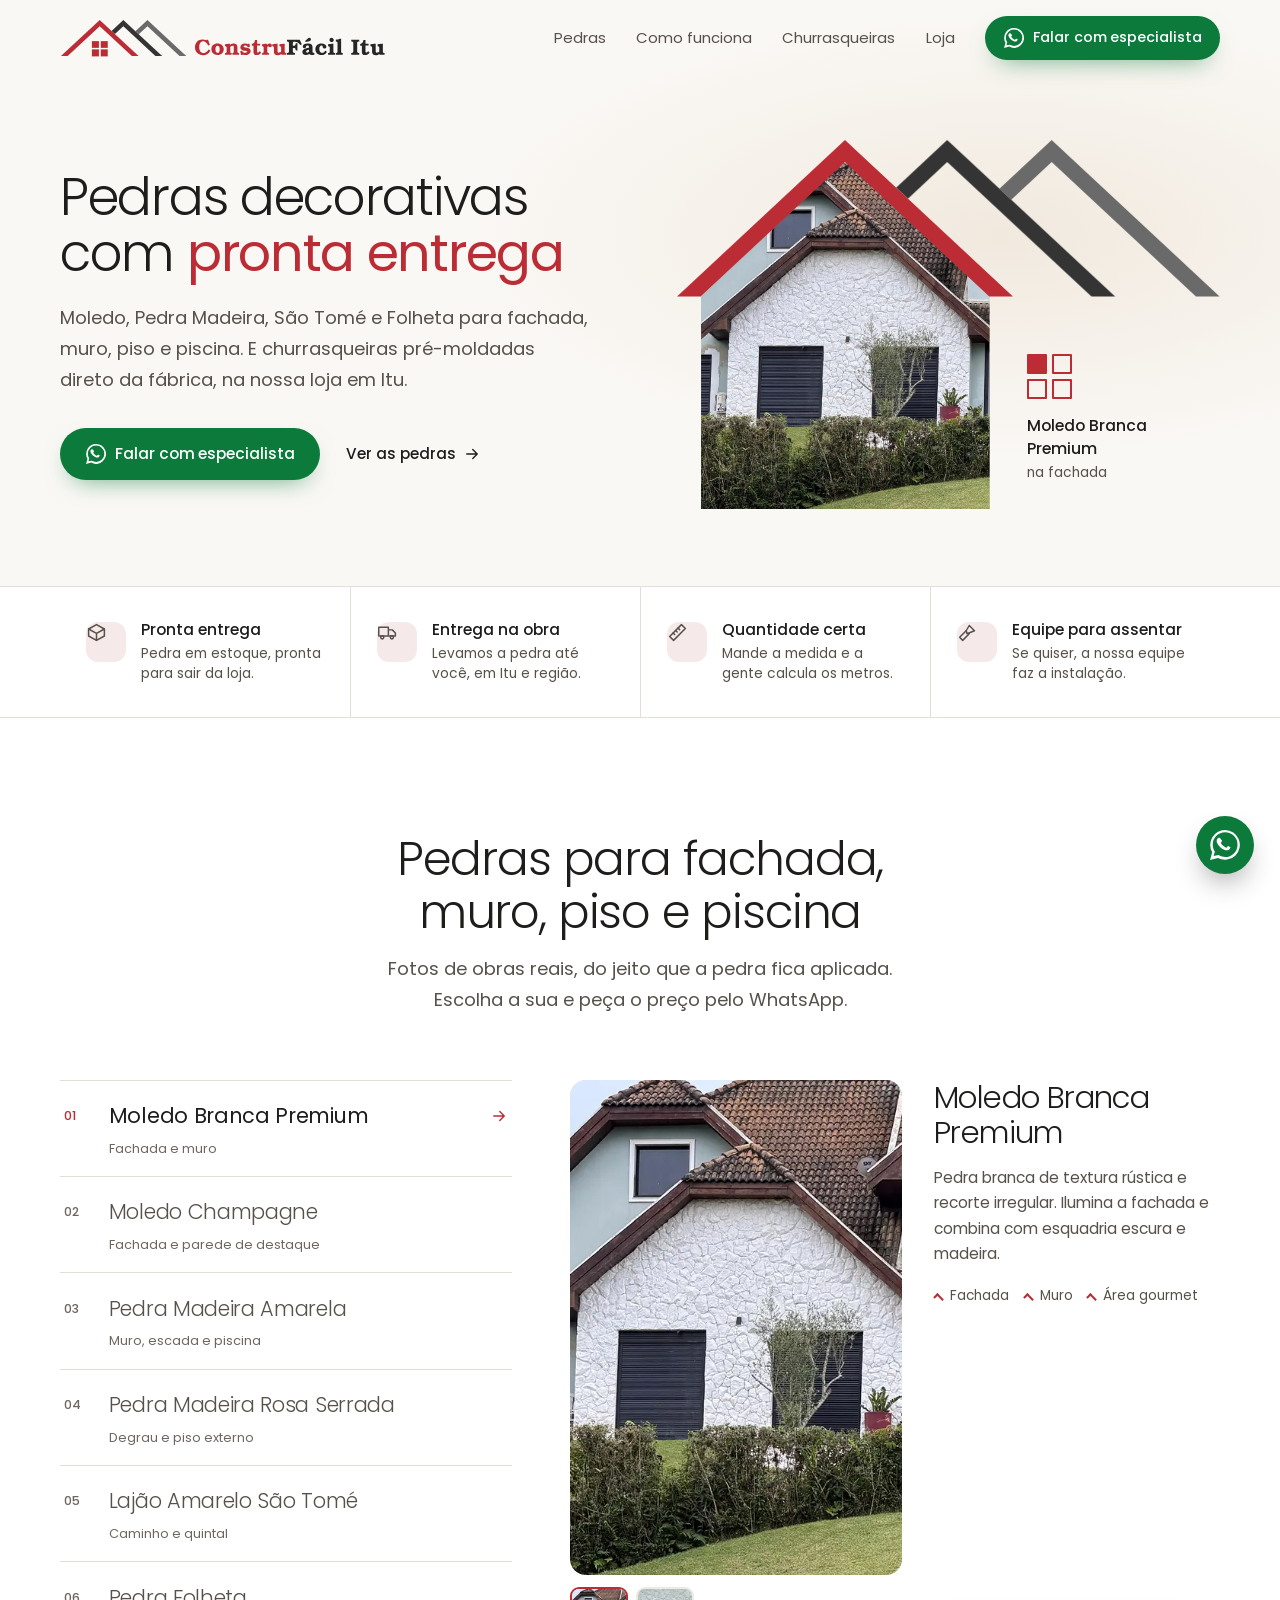
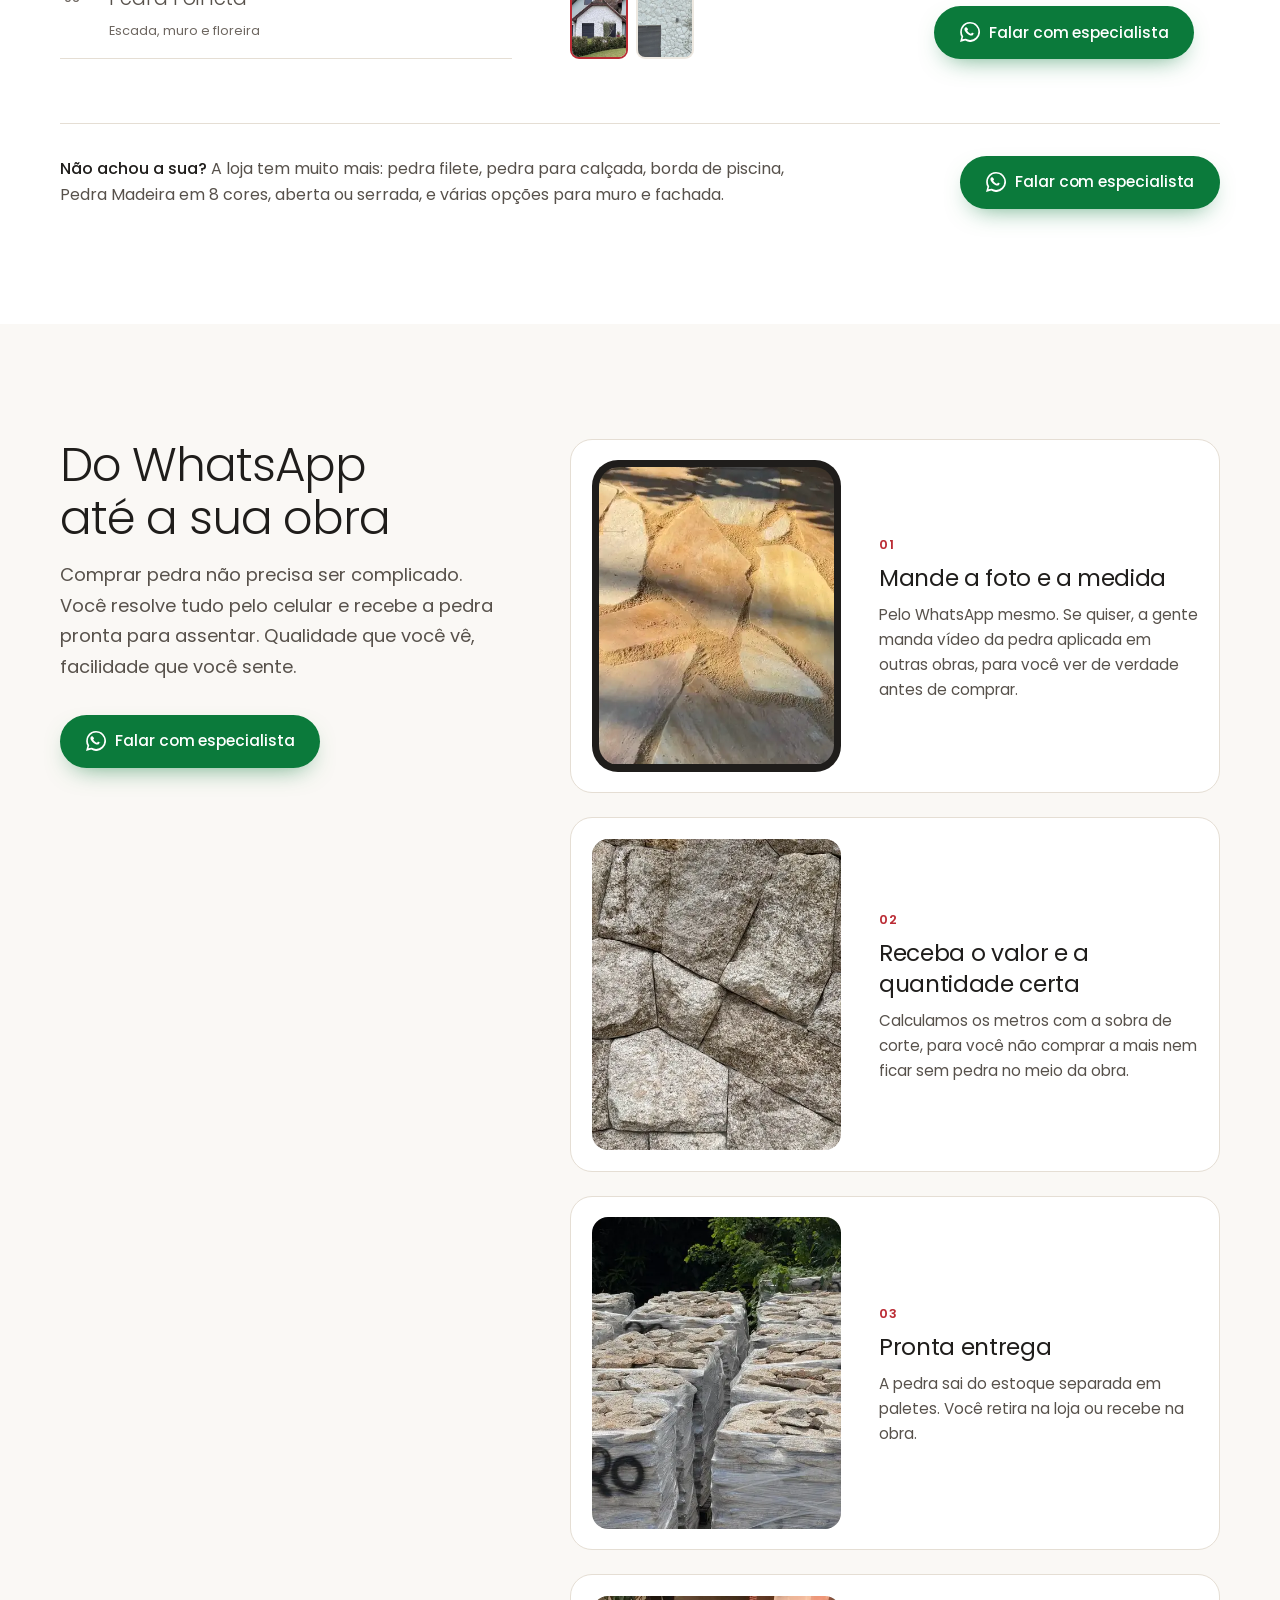
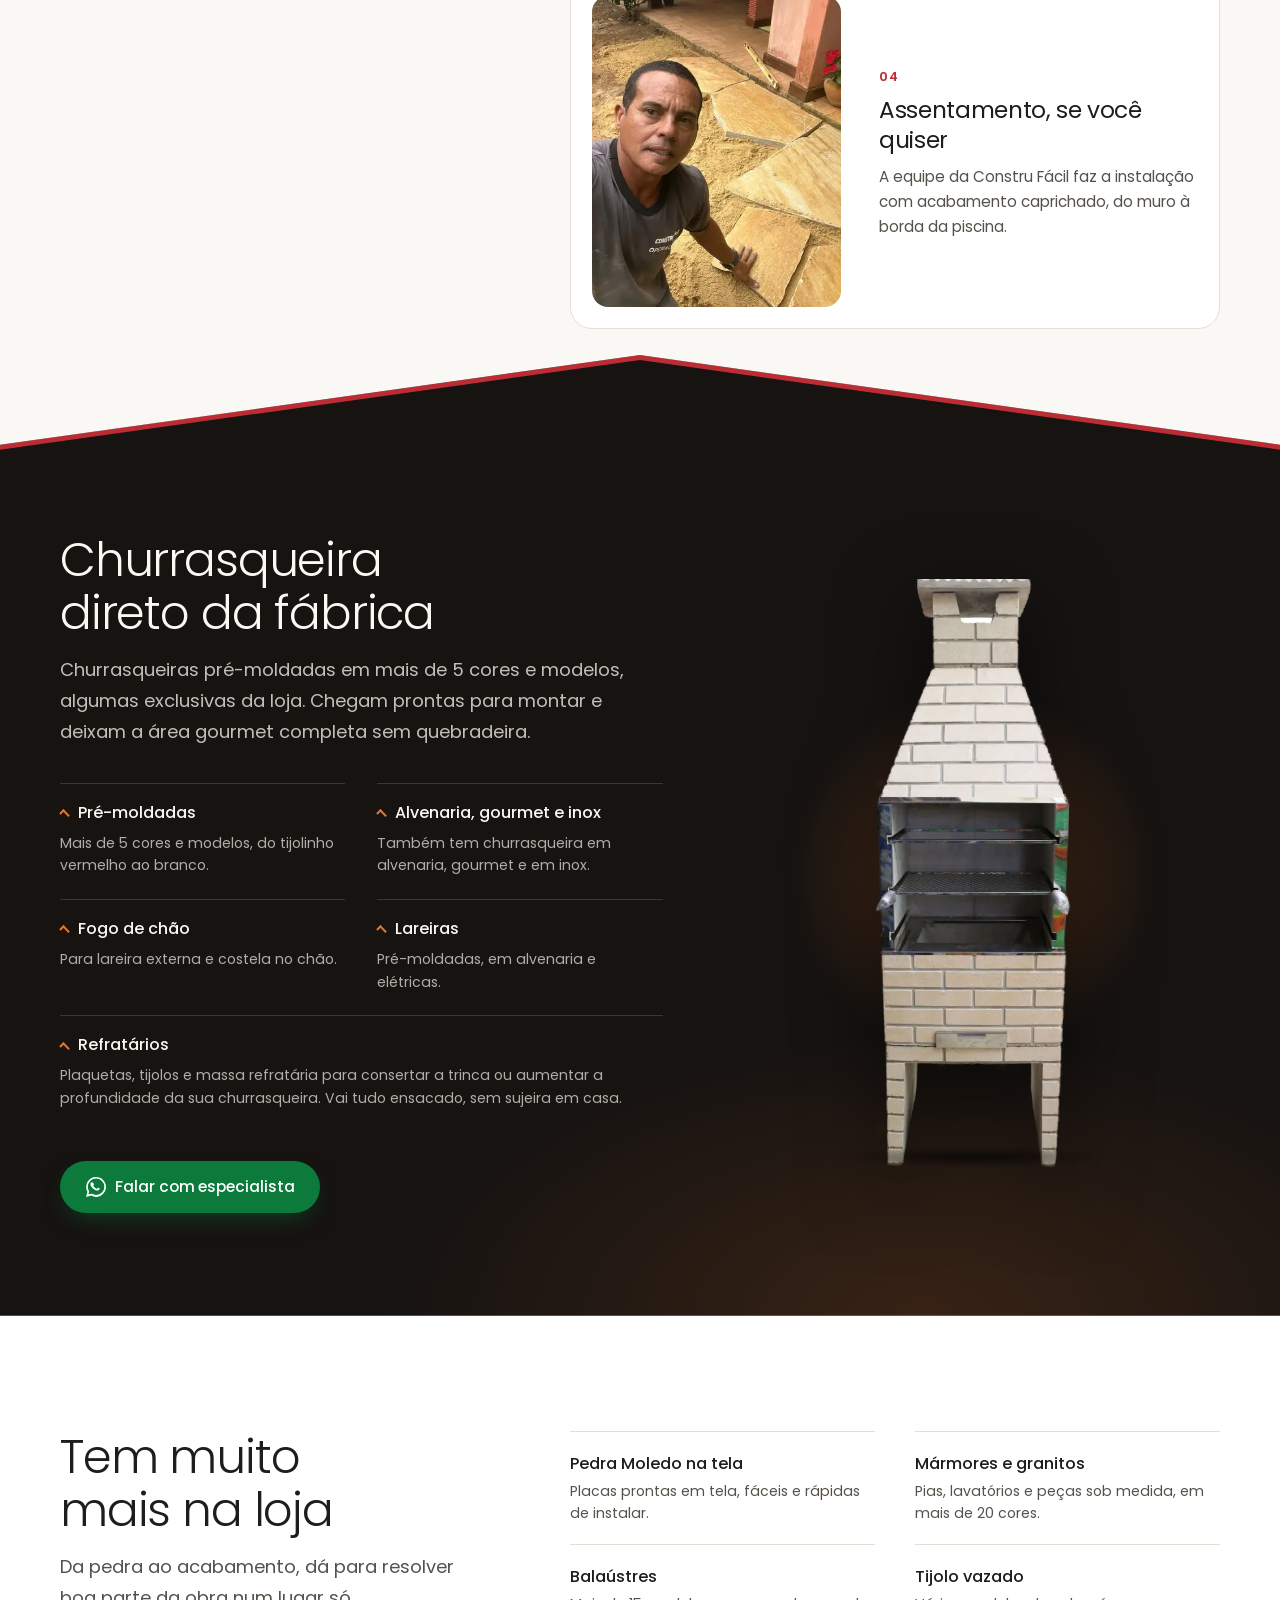
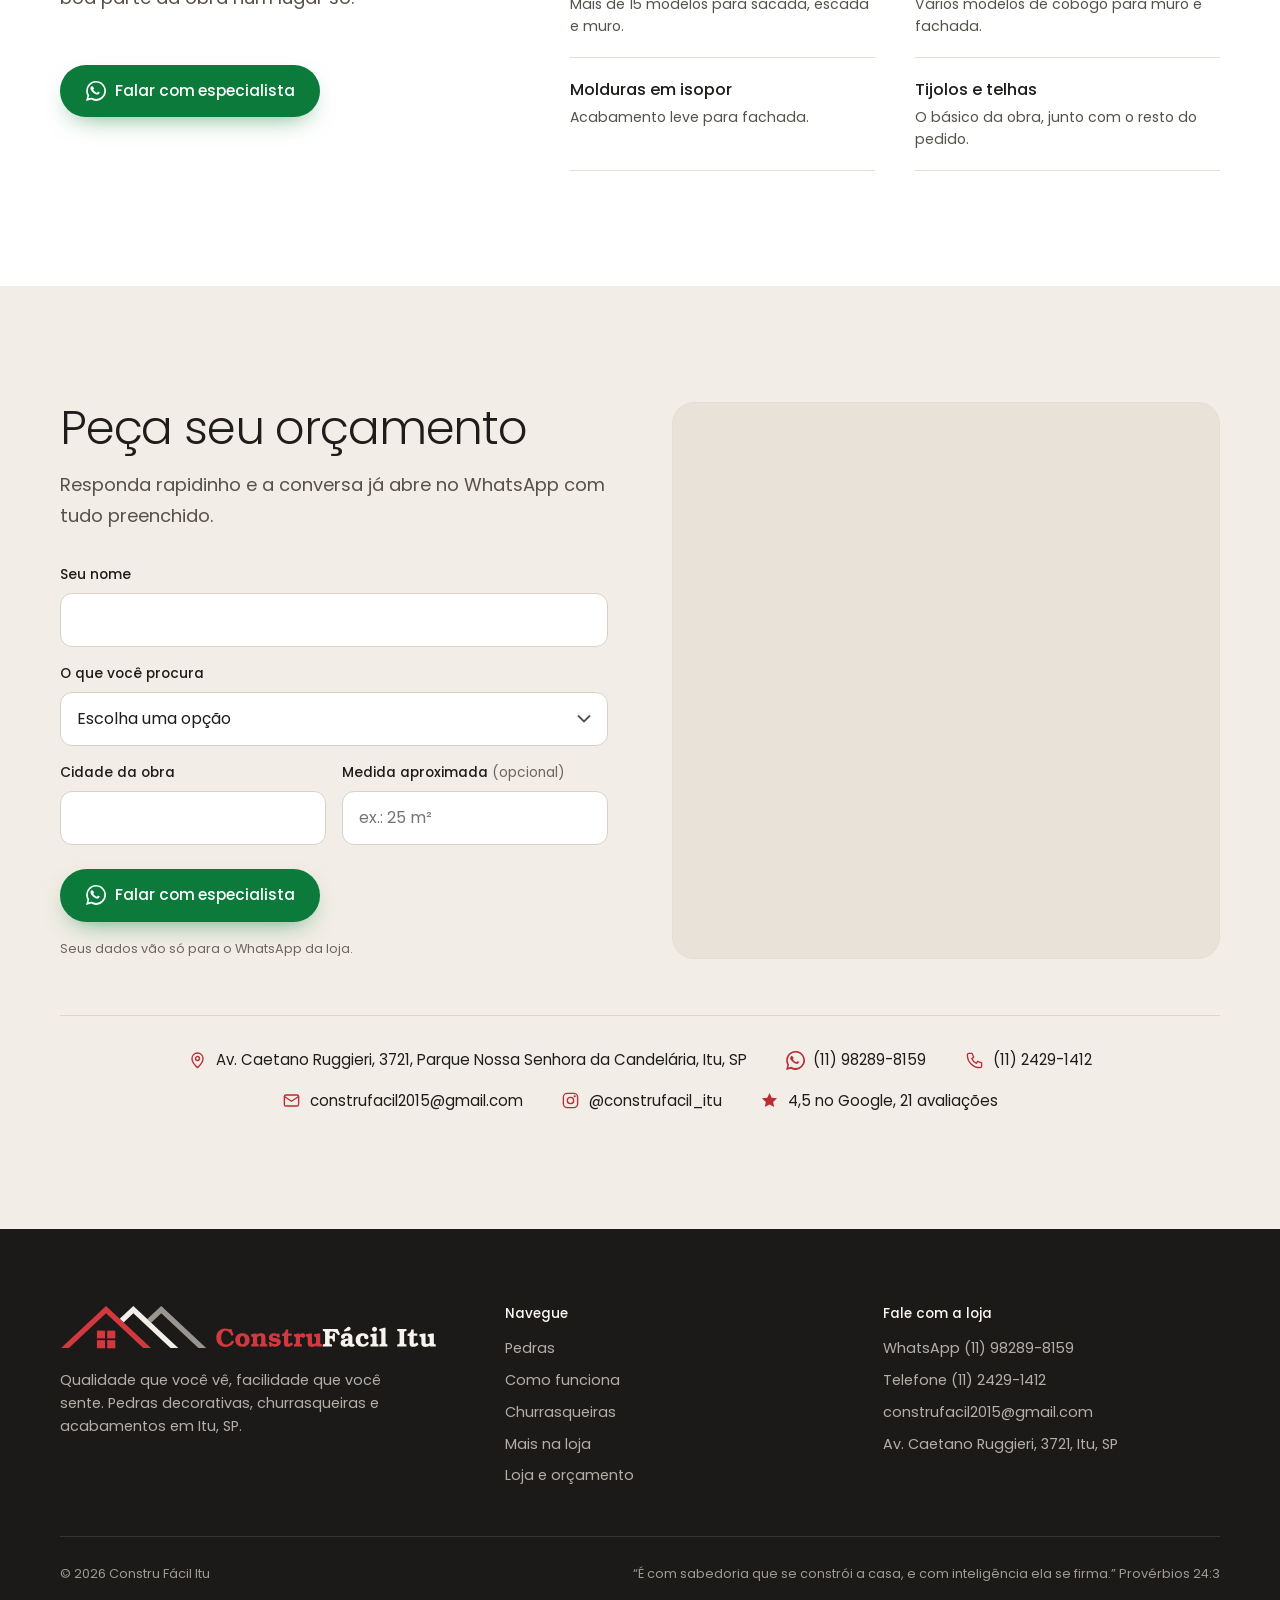
==== index.html @ cce2c8a0 "feat: Constru Fácil Itu landing page Static landing for a decorative stone and pre-cast barbecue sto" ====
<!doctype html>
<html lang="pt-BR">
<head>
<meta charset="utf-8">
<meta name="viewport" content="width=device-width,initial-scale=1,viewport-fit=cover">
<title>Pedras decorativas e churrasqueiras pré-moldadas em Itu | Constru Fácil</title>
<meta name="description" content="Loja de pedras decorativas em Itu: Moledo, Pedra Madeira, São Tomé, Folheta e mais, com pronta entrega. Churrasqueiras pré-moldadas direto da fábrica. Orçamento pelo WhatsApp.">
<meta name="theme-color" content="#FAF8F5">
<link rel="canonical" href="https://www.lojaconstrufacilitu.com.br/">
<meta property="og:type" content="website">
<meta property="og:locale" content="pt_BR">
<meta property="og:site_name" content="Constru Fácil Itu">
<meta property="og:title" content="Pedras decorativas e churrasqueiras em Itu | Constru Fácil">
<meta property="og:description" content="Moledo, Pedra Madeira, São Tomé e Folheta com pronta entrega. Churrasqueiras pré-moldadas direto da fábrica. Orçamento pelo WhatsApp.">
<meta property="og:url" content="https://www.lojaconstrufacilitu.com.br/">
<meta property="og:image" content="https://www.lojaconstrufacilitu.com.br/assets/img/og.jpg">
<meta property="og:image:width" content="1200">
<meta property="og:image:height" content="630">
<meta name="twitter:card" content="summary_large_image">
<link rel="icon" href="favicon.svg" type="image/svg+xml">
<link rel="apple-touch-icon" href="apple-touch-icon.png">
<link rel="preload" href="assets/fonts/poppins-300.woff2" as="font" type="font/woff2" crossorigin>
<link rel="preload" href="assets/fonts/poppins-400.woff2" as="font" type="font/woff2" crossorigin>
<link rel="preload" as="image" href="assets/img/hero/h1-560.webp" media="(max-width:900px)" fetchpriority="high">
<link rel="preload" as="image" href="assets/img/hero/h1-880.webp" media="(min-width:901px)" fetchpriority="high">
<script>document.documentElement.classList.add('js')</script>
<style>@font-face{font-family:'Poppins';src:url('assets/fonts/poppins-300.woff2') format('woff2');font-weight:300;font-display:optional}@font-face{font-family:'Poppins';src:url('assets/fonts/poppins-400.woff2') format('woff2');font-weight:400;font-display:optional}@font-face{font-family:'Poppins';src:url('assets/fonts/poppins-500.woff2') format('woff2');font-weight:500;font-display:optional}@font-face{font-family:'Poppins';src:url('assets/fonts/poppins-600.woff2') format('woff2');font-weight:600;font-display:optional}@font-face{font-family:'PoppinsFB';src:local('Arial'),local('Helvetica Neue'),local('Liberation Sans');size-adjust:112.5%}:root{--base:#FAF8F5;--papel:#FFFFFF;--areia:#F2EDE6;--linha:#E5DED4;--tinta:#1F1D1B;--tinta-2:#57514B;--tinta-3:#6E6761;--verm:#BB2C35;--verm-esc:#9C2229;--grafite:#343434;--cinza:#6A6A6A;--noite:#161311;--noite-2:#201C19;--brasa:#E8742A;--brasa-clara:#F6B26B;--zap:#0B7A3B;--zap-esc:#086131;--fonte:'Poppins','PoppinsFB',Arial,sans-serif;--wrap:1240px;--gut:clamp(1.25rem,5vw,2.5rem);--raio:16px;--sombra:0 18px 50px -24px rgba(31,29,27,.35)}*,*::before,*::after{box-sizing:border-box}html{-webkit-text-size-adjust:100%;scroll-behavior:smooth;scroll-padding-top:84px}body{margin:0;background:var(--base);color:var(--tinta);font-family:var(--fonte);font-weight:400;font-size:1rem;line-height:1.65;-webkit-font-smoothing:antialiased;overflow-x:clip}img,video,svg{display:block;max-width:100%}img{height:auto}a{color:inherit}h1,h2,h3,p,ul,ol,dl,dd,figure{margin:0}ul,ol{padding:0;list-style:none}button,input,select,textarea{font:inherit;color:inherit}:focus-visible{outline:2px solid var(--verm);outline-offset:3px;border-radius:4px}.sr{position:absolute;width:1px;height:1px;overflow:hidden;clip:rect(0 0 0 0);white-space:nowrap}.wrap{width:100%;max-width:var(--wrap);margin-inline:auto;padding-inline:var(--gut)}.verm{color:var(--verm)}h1,h2{font-weight:300;letter-spacing:-.025em;text-wrap:balance}h1{font-size:clamp(2rem,calc(.6rem + 3.3vw),3.35rem);line-height:1.08}h2{font-size:clamp(1.85rem,calc(1.05rem + 2.35vw),3.05rem);line-height:1.12}h3{font-weight:500;font-size:1.15rem;line-height:1.3;letter-spacing:-.01em}.lead{font-size:clamp(1rem,.94rem + .3vw,1.13rem);color:var(--tinta-2);line-height:1.7}.cab{max-width:46rem}.cab p{margin-top:1rem}.btn{display:inline-flex;align-items:center;justify-content:center;gap:.6rem;min-height:52px;padding:.85rem 1.6rem;border-radius:999px;font-weight:500;font-size:.97rem;letter-spacing:-.005em;text-decoration:none;white-space:nowrap;border:0;cursor:pointer;transition:background .2s,transform .2s,box-shadow .2s}.btn svg{width:20px;height:20px;flex:none}.btn--zap{background:var(--zap);color:#fff;box-shadow:0 10px 26px -12px rgba(11,122,59,.7)}.btn--zap:hover{background:var(--zap-esc);transform:translateY(-1px)}.btn--zap:active{transform:none}.link-seta{display:inline-flex;align-items:center;gap:.45rem;font-weight:500;font-size:.95rem;text-decoration:none;color:var(--tinta);padding:.5rem .2rem}.link-seta svg{width:18px;height:18px;transition:transform .2s}.link-seta:hover svg{transform:translateX(3px)}.sec-cta{margin-top:clamp(2.25rem,4vw,3.25rem);display:flex;justify-content:center}.topo{position:fixed;inset:0 0 auto;z-index:50;transition:background .3s,box-shadow .3s}.topo[data-fixo]{background:rgba(250,248,245,.96);box-shadow:0 1px 0 var(--linha)}.topo__in{display:flex;align-items:center;gap:1.5rem;height:76px}.marca{display:block;flex:none;line-height:0}.marca svg{height:38px;width:auto}.nav{display:flex;gap:1.9rem;margin-left:auto}.nav a{font-size:.93rem;text-decoration:none;color:var(--tinta-2);white-space:nowrap;transition:color .2s}.nav a:hover{color:var(--tinta)}.topo .btn{min-height:44px;padding:.55rem 1.15rem;font-size:.9rem;margin-left:.4rem}.menu-bt{display:none;margin-left:auto;width:44px;height:44px;border:0;background:none;padding:0;cursor:pointer}.menu-bt span{display:block;width:26px;height:2px;margin:6px auto;background:var(--tinta);transition:transform .25s,opacity .25s}.menu-bt[aria-expanded="true"] span:nth-child(1){transform:translateY(8px) rotate(45deg)}.menu-bt[aria-expanded="true"] span:nth-child(2){opacity:0}.menu-bt[aria-expanded="true"] span:nth-child(3){transform:translateY(-8px) rotate(-45deg)}.gaveta{position:fixed;inset:var(--topo-h,76px) 0 auto;z-index:49;background:var(--base);border-bottom:1px solid var(--linha);padding:1.25rem var(--gut) 1.75rem;display:none;text-align:center}.gaveta[data-aberta]{display:block}.gaveta a:not(.btn){display:block;padding:.85rem 0;font-size:1.08rem;text-decoration:none;border-bottom:1px solid var(--linha)}.gaveta .btn{margin-top:1.25rem}.hero{position:relative;padding:calc(76px + clamp(2rem,5vw,4.5rem)) 0 clamp(3rem,6vw,5.5rem);overflow:clip}.hero::before{content:"";position:absolute;inset:0;z-index:-1;background:radial-gradient(60% 55% at 78% 40%,#F1E9DE 0%,rgba(250,248,245,0) 70%)}.hero__grid{display:grid;grid-template-columns:minmax(0,1.02fr) minmax(0,1fr);gap:clamp(2rem,5vw,4.5rem);align-items:center}.hero__txt{max-width:40rem}.hero h1 .verm{font-weight:400}.hero__sub{margin-top:1.4rem;max-width:33rem}.hero__acoes{margin-top:2rem;display:flex;flex-wrap:wrap;align-items:center;gap:.9rem 1.4rem}.casa-bloco{position:relative;width:100%;max-width:720px;margin-left:auto}.casa{position:relative;width:100%;aspect-ratio:161.54/110}.casa__foto{position:absolute;left:4.358%;top:5.545%;width:53.19%;height:94.455%;clip-path:polygon(50% 0,100% 38.98%,100% 100%,0 100%,0 38.98%);background:#E9E2D8;overflow:hidden}.casa__foto img{position:absolute;inset:0;width:100%;height:100%;object-fit:cover;opacity:0;transform:scale(1.06);transition:opacity 1.1s ease,transform 7s cubic-bezier(.2,.7,.2,1)}.casa__foto img.on{opacity:1;transform:scale(1)}.casa__tel{position:absolute;inset:0;width:100%;height:100%;overflow:visible}.casa__leg{position:absolute;left:64.5%;top:58%;width:34%;font-size:.86rem;line-height:1.45;color:var(--tinta-2)}.casa__leg strong{display:block;font-weight:500;color:var(--tinta);font-size:.98rem;margin-bottom:.15rem}.janela{display:grid;grid-template-columns:repeat(2,20px);gap:5px;margin-bottom:1rem}.janela button{width:20px;height:20px;padding:0;border:2px solid var(--verm);background:transparent;cursor:pointer;border-radius:1px;transition:background .3s}.janela button[aria-current="true"]{background:var(--verm)}.js .casa__tel path{opacity:0;transform:translateY(-6px);animation:telha .9s cubic-bezier(.2,.7,.2,1) forwards}.js .casa__tel .t-verm{animation-delay:.05s}.js .casa__tel .t-preto{animation-delay:.22s}.js .casa__tel .t-cinza{animation-delay:.38s}@keyframes telha{to{opacity:1;transform:none}}.vant{background:var(--papel);border-block:1px solid var(--linha)}.vant__lista{display:grid;grid-template-columns:repeat(4,1fr)}.vant__lista li{padding:2rem clamp(1rem,2vw,1.75rem);display:flex;gap:.95rem;align-items:flex-start}.vant__lista li+li{border-left:1px solid var(--linha)}.vant__ic{flex:none;width:40px;height:40px;border-radius:12px;background:#F6E9E9;color:var(--verm);display:grid;place-items:center}.vant__ic svg{width:21px;height:21px}.vant strong{display:block;font-weight:500;font-size:.98rem;line-height:1.35}.vant span{display:block;font-size:.86rem;color:var(--tinta-2);line-height:1.5;margin-top:.2rem}.sec{padding-block:clamp(4.5rem,9vw,8rem)}.sec--papel{background:var(--papel)}.sec--areia{background:var(--areia)}.pedras__cab{display:flex;justify-content:center;text-align:center}.pedras__cab .cab{margin-inline:auto}.pedras__cab .lead{max-width:none}.sel{margin-top:clamp(2.5rem,5vw,4rem);display:grid;grid-template-columns:minmax(0,.82fr) minmax(0,1.18fr);gap:clamp(2rem,4.5vw,4.5rem);align-items:start}.sel__lista{border-top:1px solid var(--linha)}.sel__tab{display:grid;grid-template-columns:2.4rem 1fr auto;align-items:center;gap:.4rem;width:100%;padding:1.15rem .25rem;border:0;border-bottom:1px solid var(--linha);background:none;text-align:left;cursor:pointer;color:var(--tinta-3);transition:color .25s}.sel__tab .n{font-size:.78rem;font-weight:500;letter-spacing:.04em;color:var(--tinta-3)}.sel__tab .nm{font-size:clamp(1.05rem,.9rem + .5vw,1.35rem);font-weight:300;letter-spacing:-.015em;color:var(--tinta-2);transition:color .25s}.sel__tab .us{grid-column:2;font-size:.8rem;color:var(--tinta-3);line-height:1.4}.sel__tab svg{grid-row:1;grid-column:3;width:18px;height:18px;color:var(--verm);opacity:0;transform:translateX(-6px);transition:opacity .25s,transform .25s}.sel__tab:hover .nm{color:var(--tinta)}.sel__tab[aria-selected="true"] .nm{color:var(--tinta);font-weight:400}.sel__tab[aria-selected="true"] .n{color:var(--verm)}.sel__tab[aria-selected="true"] svg{opacity:1;transform:none}.painel[hidden]{display:none}.painel{display:grid;grid-template-columns:minmax(0,1fr) minmax(0,.86fr);gap:clamp(1.25rem,2.5vw,2.25rem);align-items:end}.painel__fig{position:relative;border-radius:var(--raio);overflow:hidden;aspect-ratio:4/5;background:#E9E2D8}.painel__fig img{position:absolute;inset:0;width:100%;height:100%;object-fit:cover;transition:opacity .45s}.painel__fig img.trocando{opacity:0}.minis{display:flex;gap:.55rem;margin-top:.75rem}.minis button{width:58px;height:72px;padding:0;border:2px solid transparent;border-radius:9px;overflow:hidden;cursor:pointer;background:#E9E2D8;opacity:.75;transition:opacity .2s,border-color .2s}.minis button:hover{opacity:1}.minis button[aria-pressed="true"]{border-color:var(--verm);opacity:1}.minis img{width:100%;height:100%;object-fit:cover}.painel__txt h3{font-size:clamp(1.45rem,1.2rem + .9vw,1.95rem);font-weight:300;letter-spacing:-.02em;line-height:1.15}.painel__txt p{margin-top:.9rem;color:var(--tinta-2);font-size:.97rem}.usos{margin-top:1.15rem;display:flex;flex-wrap:wrap;gap:.35rem .9rem;font-size:.85rem;color:var(--tinta-2)}.usos li{display:inline-flex;align-items:center;gap:.45rem}.usos li::before{content:"";width:9px;height:6px;border-top:2px solid var(--verm);border-left:2px solid var(--verm);transform:rotate(45deg) translate(1px,1px);flex:none}.painel__txt .btn{margin-top:1.6rem}.pedras__mais{margin-top:clamp(2.75rem,5vw,4rem);padding-top:2rem;border-top:1px solid var(--linha);display:flex;flex-wrap:wrap;align-items:center;justify-content:space-between;gap:1.25rem 2rem}.pedras__mais p{max-width:46rem;color:var(--tinta-2)}.pedras__mais strong{font-weight:500;color:var(--tinta)}@media (min-width:1081px){.sel{align-items:stretch}.sel__paineis{display:flex;flex-direction:column}.painel{flex:1;align-items:stretch}.painel>div:first-child{display:flex;flex-direction:column}.painel__fig{aspect-ratio:auto;flex:1;min-height:380px}.painel__txt{display:flex;flex-direction:column;align-items:flex-start}.painel__txt .usos{margin-bottom:1.75rem}.painel__txt .btn{margin-top:auto}}.func{display:grid;grid-template-columns:minmax(0,.8fr) minmax(0,1.2fr);gap:clamp(2rem,6vw,6rem);align-items:start}.func__fixo{position:sticky;top:120px}.func__fixo .btn{margin-top:2rem}.passos{display:grid;gap:clamp(1rem,2vw,1.5rem)}.passo{display:grid;grid-template-columns:minmax(0,.78fr) minmax(0,1fr);gap:clamp(1.25rem,3vw,2.5rem);align-items:center;background:var(--papel);border:1px solid var(--linha);border-radius:calc(var(--raio) + 6px);padding:clamp(1rem,1.6vw,1.35rem)}.passo__m{border-radius:var(--raio);overflow:hidden;aspect-ratio:4/5;background:#E9E2D8;position:relative}.passo__m img,.passo__m video{width:100%;height:100%;object-fit:cover}.passo__m--fone{background:#1F1D1B;border-radius:26px;padding:7px}.passo__m--fone video,.passo__m--fone img{border-radius:20px}.passo__n{display:inline-block;font-size:.8rem;font-weight:600;color:var(--verm);letter-spacing:.04em}.passo h3{margin-top:.35rem;font-size:clamp(1.2rem,1.05rem + .5vw,1.45rem);font-weight:400;letter-spacing:-.015em}.passo p{margin-top:.55rem;color:var(--tinta-2);font-size:.95rem}.churras{--pico:clamp(44px,7vw,112px);position:relative;background:var(--noite);color:#F3EEE7;clip-path:polygon(0 var(--pico),50% 0,100% var(--pico),100% 100%,0 100%);margin-top:calc(var(--pico) * -1 + 1px);padding-top:calc(var(--pico) + clamp(3.5rem,7vw,6rem));padding-bottom:clamp(4.5rem,8vw,7rem);overflow:hidden}.churras::before{content:"";position:absolute;inset:0 0 auto;height:calc(var(--pico) + 6px);z-index:2;background:var(--verm);pointer-events:none;clip-path:polygon(0 var(--pico),50% 0,100% var(--pico),100% calc(var(--pico) + 5px),50% 5px,0 calc(var(--pico) + 5px))}.churras::after{content:"";position:absolute;inset:auto 0 0;height:60%;pointer-events:none;background:radial-gradient(60% 70% at 72% 100%,rgba(232,116,42,.16),transparent 70%)}.churras__grid{position:relative;z-index:1;display:grid;grid-template-columns:minmax(0,1.1fr) minmax(0,.9fr);gap:clamp(2rem,5vw,5rem);align-items:center}.churras h2{color:#FBF7F2}.churras .lead{color:rgba(243,238,231,.78)}.prods{margin-top:2.2rem;display:grid;grid-template-columns:1fr 1fr;gap:1.4rem 2rem}.prods div{border-top:1px solid rgba(243,238,231,.16);padding-top:1rem}.prods dt{font-weight:500;font-size:1rem;color:#FBF7F2;display:flex;align-items:center;gap:.55rem}.prods dt::before{content:"";width:9px;height:6px;border-top:2px solid var(--brasa);border-left:2px solid var(--brasa);transform:rotate(45deg) translate(1px,1px);flex:none}.prods dd{margin-top:.35rem;font-size:.88rem;line-height:1.6;color:rgba(243,238,231,.7)}.prods .larga{grid-column:1/-1}.churras .sec-cta{justify-content:flex-start}.forno{position:relative;display:grid;place-items:center;min-height:clamp(420px,52vw,640px)}.forno::before{content:"";position:absolute;width:78%;aspect-ratio:1;border-radius:50%;background:radial-gradient(circle,rgba(246,178,107,.34) 0%,rgba(232,116,42,.14) 38%,transparent 68%)}.forno canvas{position:absolute;inset:0;width:100%;height:100%}.forno img{position:relative;height:clamp(380px,46vw,600px);width:auto;filter:drop-shadow(0 30px 40px rgba(0,0,0,.55))}.forno__chao{position:absolute;bottom:4%;width:56%;height:22px;border-radius:50%;background:radial-gradient(closest-side,rgba(0,0,0,.6),transparent)}.loja-mais .sec-cta{justify-content:flex-start}.loja-mais{display:grid;grid-template-columns:minmax(0,.8fr) minmax(0,1.2fr);gap:clamp(2rem,6vw,6rem);align-items:start}.indice{display:grid;grid-template-columns:1fr 1fr;column-gap:2.5rem}.indice li{padding:1.2rem 0;border-bottom:1px solid var(--linha)}.indice li:nth-child(-n+2){border-top:1px solid var(--linha)}.indice strong{display:block;font-weight:500;font-size:1.02rem}.indice span{display:block;font-size:.88rem;color:var(--tinta-2);margin-top:.2rem;line-height:1.55}.orc{display:grid;grid-template-columns:minmax(0,1fr) minmax(0,1fr);gap:clamp(2rem,5vw,5rem);align-items:start}.form{margin-top:2rem;display:grid;gap:1rem}.campo{display:grid;gap:.4rem}.campo label{font-size:.86rem;font-weight:500}.campo label span{font-weight:400;color:var(--tinta-3)}.campo input,.campo select{width:100%;min-height:52px;padding:.8rem 1rem;border:1px solid #D9D1C6;border-radius:12px;background:var(--papel);font-size:1rem;transition:border-color .2s,box-shadow .2s;appearance:none}.campo select{background-image:url("data:image/svg+xml,%3Csvg xmlns='http://www.w3.org/2000/svg' width='14' height='9' fill='none'%3E%3Cpath d='M1 1.5l6 6 6-6' stroke='%2357514B' stroke-width='1.8'/%3E%3C/svg%3E");background-repeat:no-repeat;background-position:right 1rem center;padding-right:2.6rem}.campo input:focus,.campo select:focus{outline:none;border-color:var(--verm);box-shadow:0 0 0 3px rgba(187,44,53,.14)}.form__duo{display:grid;grid-template-columns:1fr 1fr;gap:1rem}.form .btn{margin-top:.5rem;justify-self:start}.form__nota{font-size:.8rem;color:var(--tinta-3)}.orc{align-items:stretch}.mapa-card{border:1px solid var(--linha);border-radius:calc(var(--raio) + 6px);overflow:hidden;background:#E9E2D8;min-height:420px;display:flex}.mapa{flex:1;min-height:420px}.infos{margin-top:clamp(2.5rem,5vw,3.5rem);padding-top:2rem;border-top:1px solid #DDD5CA;display:flex;flex-wrap:wrap;justify-content:center;gap:1rem 2.4rem;font-size:.94rem}.infos li{display:inline-flex;align-items:center;gap:.55rem}.infos svg{width:19px;height:19px;flex:none;color:var(--verm)}.infos a{text-decoration:none}.infos a:hover{text-decoration:underline}.mapa iframe{display:block;width:100%;height:100%;border:0;filter:grayscale(.5) contrast(1.05) saturate(.9)}.rodape{background:#1C1A18;color:rgba(243,238,231,.7);padding:clamp(3.5rem,6vw,5rem) 0 2rem;font-size:.9rem}.rodape__grid{display:grid;grid-template-columns:1.2fr 1fr 1fr;gap:2.5rem}.rodape__marca svg{height:44px;width:auto}.rodape__frase{margin-top:1.2rem;max-width:22rem;line-height:1.6}.rodape .rod-t{margin:0 0 .9rem;font-size:.85rem;font-weight:500;color:#FBF7F2;letter-spacing:0}.rodape li+li{margin-top:.5rem}.rodape a{text-decoration:none}.rodape a:hover{color:#FBF7F2}.rodape__prov{margin-top:3rem;padding-top:1.6rem;border-top:1px solid rgba(243,238,231,.12);display:flex;justify-content:space-between;gap:1rem;flex-wrap:wrap;font-size:.8rem;color:rgba(243,238,231,.6)}.rodape__prov em{font-style:normal}.zap-flut{position:fixed;right:clamp(14px,2.5vw,26px);bottom:clamp(14px,2.5vw,26px);z-index:40;width:58px;height:58px;border-radius:50%;background:var(--zap);color:#fff;display:grid;place-items:center;box-shadow:0 14px 30px -10px rgba(0,0,0,.45);transition:transform .2s,background .2s}.zap-flut:hover{background:var(--zap-esc);transform:scale(1.05)}.zap-flut svg{width:30px;height:30px}.js [data-sobe]{opacity:0;transform:translateY(22px);transition:opacity .8s cubic-bezier(.2,.7,.2,1),transform .8s cubic-bezier(.2,.7,.2,1)}.js [data-sobe].dentro{opacity:1;transform:none}@media (max-width:1100px){.nav{display:none}.menu-bt{display:block;margin-left:.5rem}.topo .btn{margin-left:auto}}@media (max-width:1080px){.nav{gap:1.3rem}.vant__lista{grid-template-columns:1fr 1fr}.vant__lista li:nth-child(3){border-left:0}.vant__lista li:nth-child(n+3){border-top:1px solid var(--linha)}.painel{grid-template-columns:1fr}.painel__fig{aspect-ratio:5/4}.prods{grid-template-columns:1fr}}@media (max-width:900px){.nav,.topo .btn{display:none}.menu-bt{display:block}.topo__in{height:68px}:root{--topo-h:68px}.marca svg{height:32px}html{scroll-padding-top:76px}h1{font-size:clamp(1.6rem,calc((min(100vw - 2.5rem,90vw)) * .0975),2.5rem)}h2{font-size:clamp(1.65rem,calc((min(100vw - 2.5rem,90vw)) * .088),2.3rem)}.hero{padding-top:calc(68px + 2rem);text-align:center}.hero__grid{grid-template-columns:1fr}.hero__txt{max-width:none;margin-inline:auto}.hero__sub{margin-inline:auto}.hero__acoes{justify-content:center}.casa-bloco{max-width:none;margin:.5rem 0 0}.casa{width:128%;margin-left:10.4%}.casa__leg{position:static;width:auto;text-align:center;margin-top:1.1rem}.janela{justify-content:center;margin:0 auto .8rem}.cab,.pedras__cab,.func__fixo,.loja-mais>div:first-child,.orc>div:first-child{text-align:center;margin-inline:auto}.pedras__cab{justify-content:center}.sel{grid-template-columns:1fr}.sel__lista{position:static;display:flex;gap:.5rem;overflow-x:auto;border:0;padding-bottom:.4rem;margin-inline:calc(var(--gut) * -1);padding-inline:var(--gut);scrollbar-width:none;justify-content:flex-start}.sel__lista::-webkit-scrollbar{display:none}.sel__tab{display:block;width:auto;flex:none;border:1px solid var(--linha);border-radius:999px;padding:.6rem 1.05rem;background:var(--papel)}.sel__tab .n,.sel__tab .us,.sel__tab svg{display:none}.sel__tab .nm{font-size:.93rem;font-weight:400;white-space:nowrap}.sel__tab[aria-selected="true"]{background:var(--tinta);border-color:var(--tinta)}.sel__tab[aria-selected="true"] .nm{color:#fff}.painel{text-align:center}.minis{justify-content:center}.usos{justify-content:center}.pedras__mais{flex-direction:column;text-align:center}.func{grid-template-columns:1fr}.func__fixo{position:static}.passo{grid-template-columns:1fr;text-align:center;position:sticky;top:calc(84px + var(--i,0) * 14px)}.passo__m{max-width:360px;width:100%;margin-inline:auto;aspect-ratio:4/3}.passo__m--fone{aspect-ratio:448/804;max-width:230px}.churras{text-align:center}.churras__grid{grid-template-columns:1fr}.forno{order:-1;min-height:420px}.prods{text-align:center}.prods dt{justify-content:center}.churras .sec-cta{justify-content:center}.loja-mais{grid-template-columns:1fr}.loja-mais .sec-cta{justify-content:center}.mapa-card,.mapa{min-height:300px}.infos{flex-direction:column;align-items:center;text-align:center;gap:.85rem}.q-d{display:none}.orc{grid-template-columns:1fr}.form .btn{justify-self:center}.rodape__grid{grid-template-columns:1fr;text-align:center}.rodape__marca svg{margin-inline:auto}.rodape__frase{margin-inline:auto}.rodape__prov{justify-content:center;text-align:center}}@media (max-width:620px){.vant__lista{grid-template-columns:1fr 1fr;padding-inline:0}.vant__lista li{flex-direction:column;align-items:center;text-align:center;gap:.6rem;padding:1.4rem .9rem}.vant__lista li:nth-child(odd){border-left:0}.vant__lista li:nth-child(even){border-left:1px solid var(--linha)}.indice{grid-template-columns:1fr}.indice li:nth-child(2){border-top:0}.indice{text-align:center}.form__duo{grid-template-columns:1fr}.btn{padding-inline:1.3rem;font-size:.94rem}.painel__fig{aspect-ratio:4/5}}@media (max-width:359px){.btn{white-space:normal;text-align:center;line-height:1.3}}@media (prefers-reduced-motion:reduce){html{scroll-behavior:auto}*,*::before,*::after{animation-duration:.01ms !important;animation-iteration-count:1 !important;transition-duration:.01ms !important}.js [data-sobe]{opacity:1;transform:none}}</style>
<script type="application/ld+json">
{"@context":"https://schema.org","@type":"HomeAndConstructionBusiness","name":"Constru Fácil Itu",
"description":"Loja de pedras decorativas, churrasqueiras pré-moldadas, lareiras, balaústres e mármores em Itu, SP.",
"url":"https://www.lojaconstrufacilitu.com.br/","image":"https://www.lojaconstrufacilitu.com.br/assets/img/og.jpg",
"logo":"https://www.lojaconstrufacilitu.com.br/apple-touch-icon.png",
"telephone":"+55-11-2429-1412","email":"construfacil2015@gmail.com",
"address":{"@type":"PostalAddress","streetAddress":"Av. Caetano Ruggieri, 3721","addressLocality":"Itu","addressRegion":"SP","postalCode":"13310-160","addressCountry":"BR"},
"geo":{"@type":"GeoCoordinates","latitude":-23.2787759,"longitude":-47.3067809},
"areaServed":"Itu e região","sameAs":["https://www.instagram.com/construfacil_itu/"]}
</script>
</head>
<body>
<svg width="0" height="0" style="position:absolute" aria-hidden="true">
<symbol id="logo" viewBox="321.5 14.5 1066.7 124.5"><path fill="var(--l-cinza,#6A6A6A)" d="M713.1 136L735.1 136L608 17.5L568.5 54.3L579.5 64.6L608 38Z"/><path fill="var(--l-preto,#343434)" d="M529 38L634.1 136L656.1 136L529 17.5L490.4 53.5L501.4 63.8Z"/><path fill="var(--l-verm,#BB2C35)" d="M324.6 136L451.7 17.5L578.9 136L556.9 136L451.7 38L346.6 136Z"/><path fill="var(--l-verm,#BB2C35)" d="M814.1 117.5 807.9 114.7C806.8 116.7 801.4 126.2 791.8 126.2C786.1 126.2 777.7 122.1 777.7 107C777.7 94.9 782.7 87.3 790.6 87.3C794.2 87.3 797.6 89 801 92.5C802.7 94.4 803.8 95.9 807 101.6L812.7 99.5L806.5 82.2H801.5L800.9 83.9C797.4 82.2 793 81.3 788.7 81.3C769.9 81.3 763.7 96.3 763.7 107.1C763.7 122.1 774.7 133 789.9 133C801 133 810.6 126.8 814.1 117.5ZM858 113.9C858 102.1 849.9 94.7 837.4 94.7C825.5 94.7 817.5 102.1 817.5 113.1C817.5 125.1 825.3 132.7 837.7 132.7C850 132.7 858 125.3 858 113.9ZM844.7 114.2C844.7 121.6 842.3 125.6 837.8 125.6C833.2 125.6 830.8 121.6 830.8 114C830.8 106.1 833.1 102.1 837.8 102.1C842.4 102.1 844.7 106.1 844.7 114.2ZM908.2 132V126.1L906 125.6C903.2 124.9 902.8 124.2 902.8 120V106.3C902.8 97 896.7 94.7 891.4 94.7C886.8 94.7 882.8 95.8 878.1 98.5V95.3H873.6L862.2 97.4V103.4L863.5 103.5C866.7 103.9 867.5 105 867.5 109.5V120C867.5 124.2 867 124.9 864.3 125.6L862.2 126.1V132H883.9V126.1L882.5 125.7C879.8 124.9 879.3 124.2 879.3 120V105.8C882.3 103.8 885.5 102.5 887.7 102.5C889.9 102.5 890.9 104.2 890.9 107.2V120C890.9 124.2 890.5 124.9 887.7 125.7L886.4 126.1V132ZM946.2 119.5C946.2 110.7 938.4 109.3 934.2 108.5L928.7 107.5C924.6 106.8 923 105.8 923 104.2C923 102.6 925.2 101.4 928.1 101.4C931.8 101.4 934.8 103.2 937.6 107L943.6 106.1L942.2 95.3H937.6L936.7 97.1C932.9 95.2 930.7 94.7 927.3 94.7C918.7 94.7 912.4 100 912.4 107.4C912.4 113.4 916.5 117.2 924.1 118.2L928.8 118.8C933.3 119.4 935.2 120.4 935.2 122.1C935.2 123.8 932.5 125.2 928.9 125.2C926 125.2 922.8 124.1 920.8 122.3C919.9 121.5 919.3 120.8 917.5 118.8L911.8 119.9L914.8 132.3H919.6L920.5 130.5C924.2 132.1 926.6 132.7 930 132.7C939.1 132.7 946.2 126.9 946.2 119.5ZM980.8 125.3 976.4 120.2C973.2 123.3 971.7 124.2 969.9 124.2C967.9 124.2 967.2 123 967.2 119.2V101.5H977.3V95.3H967.2V83.7H960.4C959.6 91.2 956.2 95.2 949.9 96.1V101.9H955.4V120.4C955.4 125.5 955.4 132.7 965.3 132.7C971.9 132.7 976.5 130.5 980.8 125.3ZM1015.6 101.4C1015.6 97.6 1012.8 94.7 1009.1 94.7C1006.1 94.7 1004.2 95.5 999.4 98.9V95.3H994.9L983.5 97.4V103.4L984.8 103.5C988 103.9 988.8 105 988.8 109.5V120C988.8 124.2 988.4 124.9 985.6 125.6L983.5 126.1V132H1006V126.1L1003.9 125.6C1001.1 124.9 1000.6 124.2 1000.6 120V105.8C1001.7 105 1002.4 104.7 1003.6 104.7C1005.8 104.7 1006.3 106.9 1009.9 106.9C1013.1 106.9 1015.6 104.6 1015.6 101.4ZM1063.2 132V126.1L1060.9 125.6C1058.2 124.9 1057.7 124.2 1057.7 120V95.3H1053.2L1040.5 97.4V103.4L1041.9 103.5C1045.1 103.9 1045.9 105 1045.9 109.5V121.9C1042.4 124 1040.3 124.7 1037.9 124.7C1035 124.7 1034.3 123.7 1034.3 119.4V95.3H1029.7L1017.1 97.4V103.4L1018.4 103.5C1021.6 103.9 1022.4 105 1022.4 109.5V119.6C1022.4 124 1022.4 133 1034.3 133C1039.1 133 1042.2 132 1047.1 129.1V132Z"/><path fill="var(--l-texto,#262626)" d="M1113.9 97.2 1106.9 82.2H1065.2V88.2L1066.6 88.4C1070.7 88.8 1071.6 89.8 1071.6 94.5V119.7C1071.6 124.4 1070.7 125.4 1066.6 125.9L1065.2 126V132H1091.3V126L1089.4 125.9C1084.7 125.4 1084.4 123.6 1084.4 119.7V109.4H1086.1C1090.9 109.4 1093.2 109.4 1094 118H1099.4V94.3H1094C1093.2 101.8 1091.9 102.3 1086.5 102.3H1084.4V95.4C1084.4 90.6 1084.4 89.2 1090.5 89.2C1098.1 89.2 1103.1 92 1108.8 99.8ZM1156.4 128.9 1152.3 124C1151.1 125.2 1150.5 125.2 1150.5 125.2C1149.1 125.2 1148.9 123.2 1148.9 121.1V106.7C1148.9 99.5 1144.8 94.7 1133 94.7C1123.6 94.7 1116.8 98.9 1116.8 104.7C1116.8 107.8 1119.1 110.2 1122.2 110.2C1123.9 110.2 1125.8 109.5 1126.8 108.2C1127.5 107.4 1127.8 106.3 1127.8 104.6C1127.8 102 1130.7 101.4 1132.5 101.4C1135.6 101.4 1137.1 102.7 1137.1 105.3V109.1C1133.1 109.4 1129.6 110.1 1126.4 111C1119.1 113.2 1115.5 117.1 1115.5 122.6C1115.5 128.6 1120.1 132.7 1127.1 132.7C1131.2 132.7 1135 131.4 1138.7 128.9C1140.5 131.2 1143.7 132.7 1147.1 132.7C1150.4 132.7 1153.1 131.6 1156.4 128.9ZM1137.1 122.2C1135.2 124 1133.4 124.8 1131.3 124.8C1129.3 124.8 1127.9 123.3 1127.9 121.1C1127.9 118 1130.7 116.1 1137.1 114.9ZM1143.7 81.6C1143.7 78.7 1141.4 76.3 1138.6 76.3C1136.8 76.3 1134.8 77.3 1132.5 79.3L1124.8 86.2L1126.3 89.8L1137.9 87.3C1141.7 86.5 1143.7 84.4 1143.7 81.6ZM1196 121.5 1190.1 118.4C1187.4 123.2 1184 125.6 1179.8 125.6C1174.5 125.6 1171.1 120.6 1171.1 113C1171.1 105.6 1173.6 101.4 1178.1 101.4C1180.3 101.4 1182.2 102.8 1182.2 104.3V106.4C1182.2 109 1185.1 111.4 1188.3 111.4C1191.7 111.4 1194.3 108.8 1194.3 105.4C1194.3 99.4 1187.2 94.7 1178.1 94.7C1166 94.7 1158.1 102.2 1158.1 113.7C1158.1 124.9 1166 132.7 1177.6 132.7C1186.3 132.7 1193.1 128.5 1196 121.5ZM1222.7 132V126.1L1220.4 125.6C1217.6 124.9 1217.2 124.2 1217.2 120V95.3H1212.7L1199.8 97.4V103.4L1201.3 103.5C1204.5 103.8 1205.4 105 1205.4 109.5V120C1205.4 124.2 1204.9 125 1202.1 125.6L1199.8 126.1V132ZM1218.5 83.3C1218.5 79.4 1215.2 76 1211.5 76C1207.5 76 1204.5 78.9 1204.5 83C1204.5 86.8 1207.7 90 1211.6 90C1215.4 90 1218.5 86.9 1218.5 83.3ZM1248 132V126.1L1245.8 125.6C1243 124.9 1242.6 124.2 1242.6 120V79.1H1237.7C1233.2 81.1 1230.1 81.8 1225.2 82.2V88.1L1226.4 88.3C1230.5 88.7 1230.7 90.6 1230.7 94.2V120C1230.7 124.2 1230.3 125 1227.5 125.6L1225.2 126.1V132ZM1301.9 132V126L1300.1 125.9C1295.5 125.5 1295.2 123.7 1295.2 119.7V94.5C1295.2 90.9 1295.3 88.8 1300.1 88.4L1301.9 88.2V82.2H1275.7V88.2L1277.4 88.4C1282.1 88.7 1282.4 90.6 1282.4 94.5V119.7C1282.4 123.3 1282.2 125.4 1277.4 125.9L1275.7 126V132ZM1336 125.3 1331.6 120.2C1328.4 123.3 1326.9 124.2 1325.1 124.2C1323.1 124.2 1322.4 123 1322.4 119.2V101.5H1332.4V95.3H1322.4V83.7H1315.6C1314.8 91.2 1311.4 95.2 1305 96.1V101.9H1310.6V120.4C1310.6 125.5 1310.6 132.7 1320.5 132.7C1327.1 132.7 1331.7 130.5 1336 125.3ZM1384.8 132V126.1L1382.5 125.6C1379.7 124.9 1379.3 124.2 1379.3 120V95.3H1374.8L1362.1 97.4V103.4L1363.4 103.5C1366.6 103.9 1367.5 105 1367.5 109.5V121.9C1364 124 1361.8 124.7 1359.5 124.7C1356.6 124.7 1355.8 123.7 1355.8 119.4V95.3H1351.3L1338.7 97.4V103.4L1340 103.5C1343.2 103.9 1344 105 1344 109.5V119.6C1344 124 1344 133 1355.9 133C1360.7 133 1363.8 132 1368.7 129.1V132Z"/><g fill="var(--l-verm,#BB2C35)"><rect x="426" y="87" width="23" height="22"/><rect x="455" y="87" width="23" height="22"/><rect x="426" y="114" width="23" height="23"/><rect x="455" y="114" width="23" height="23"/></g></symbol>
<symbol id="ic-zap" viewBox="0 0 24 24"><path fill="currentColor" d="M.05 24l1.7-6.2A11.9 11.9 0 0 1 12 0a11.9 11.9 0 0 1 8.4 20.3A11.9 11.9 0 0 1 6.3 22.3zM6.7 20l.4.2a9.9 9.9 0 0 0 5 1.4 9.9 9.9 0 1 0-9.9-9.9c0 1.8.5 3.6 1.4 5.1l.3.4-1 3.6zM17.5 14.3c-.1-.2-.5-.4-1-.6s-1.5-.7-1.7-.8-.4-.1-.6.1-.7.8-.8 1-.3.2-.5.1a8 8 0 0 1-2.4-1.5 9 9 0 0 1-1.7-2.1c-.2-.3 0-.4.1-.6l.4-.5.3-.5v-.5L8 6.6c-.2-.4-.3-.4-.5-.4h-.5a1 1 0 0 0-.7.3 3 3 0 0 0-1 2.2c0 1.3 1 2.6 1.1 2.8s1.9 2.9 4.6 4a16 16 0 0 0 1.5.6c.6.2 1.2.2 1.7.1.5-.1 1.5-.6 1.7-1.2s.2-1.1.1-1.2z"/></symbol>
<symbol id="ic-seta" viewBox="0 0 24 24"><path fill="none" stroke="currentColor" stroke-width="1.8" stroke-linecap="round" stroke-linejoin="round" d="M5 12h14M13 6l6 6-6 6"/></symbol>
<symbol id="ic-estrela" viewBox="0 0 24 24"><path fill="currentColor" d="M12 2.5l2.9 6 6.6.8-4.9 4.5 1.3 6.5L12 17l-5.9 3.3 1.3-6.5-4.9-4.5 6.6-.8z"/></symbol>
</svg>

<header class="topo" id="topo">
  <div class="wrap topo__in">
    <a class="marca" href="#inicio" aria-label="Constru Fácil Itu, início"><svg viewBox="0 0 1066.7 124.5" aria-hidden="true"><use href="#logo"/></svg></a>
    <nav class="nav" aria-label="Seções">
      <a href="#pedras">Pedras</a>
      <a href="#como-funciona">Como funciona</a>
      <a href="#churrasqueiras">Churrasqueiras</a>
      <a href="#loja">Loja</a>
    </nav>
    <a class="btn btn--zap" data-wa="topo" data-msg="Olá! Vim pelo site da Constru Fácil e quero um orçamento." href="https://wa.me/5511982898159?text=Ol%C3%A1!%20Vim%20pelo%20site%20da%20Constru%20F%C3%A1cil%20e%20quero%20um%20or%C3%A7amento."><svg aria-hidden="true"><use href="#ic-zap"/></svg>Falar com especialista</a>
    <button class="menu-bt" id="menuBt" aria-expanded="false" aria-controls="gaveta" aria-label="Abrir menu"><span></span><span></span><span></span></button>
  </div>
</header>
<div class="gaveta" id="gaveta" aria-hidden="true">
  <a href="#pedras">Pedras</a>
  <a href="#como-funciona">Como funciona</a>
  <a href="#churrasqueiras">Churrasqueiras</a>
  <a href="#mais">Mais na loja</a>
  <a href="#loja">Loja e orçamento</a>
  <a class="btn btn--zap" data-wa="menu" data-msg="Olá! Vim pelo site da Constru Fácil e quero um orçamento." href="https://wa.me/5511982898159?text=Ol%C3%A1!%20Vim%20pelo%20site%20da%20Constru%20F%C3%A1cil%20e%20quero%20um%20or%C3%A7amento."><svg aria-hidden="true"><use href="#ic-zap"/></svg>Falar com especialista</a>
</div>

<main id="inicio">

<!-- HERO: a casa do logotipo com fotos de obras reais dentro -->
<section class="hero">
  <div class="wrap hero__grid">
    <div class="hero__txt">
      <h1>Pedras decorativas<br> com <span class="verm">pronta entrega</span></h1>
      <p class="lead hero__sub">Moledo, Pedra Madeira, São Tomé e Folheta para fachada, muro, piso e piscina. E churrasqueiras pré-moldadas direto da fábrica, na nossa loja em Itu.</p>
      <div class="hero__acoes">
        <a class="btn btn--zap" data-wa="hero" data-msg="Olá! Vim pelo site da Constru Fácil e quero um orçamento de pedras." href="https://wa.me/5511982898159?text=Ol%C3%A1!%20Vim%20pelo%20site%20da%20Constru%20F%C3%A1cil%20e%20quero%20um%20or%C3%A7amento%20de%20pedras."><svg aria-hidden="true"><use href="#ic-zap"/></svg>Falar com especialista</a>
        <a class="link-seta" href="#pedras">Ver as pedras<svg aria-hidden="true"><use href="#ic-seta"/></svg></a>
      </div>
    </div>

    <div class="casa-bloco">
      <div class="casa" id="casa">
        <div class="casa__foto">
          <picture>
            <source media="(max-width:900px)" srcset="assets/img/hero/h1-560.webp">
            <img class="on" src="assets/img/hero/h1-880.webp" width="880" height="1056" fetchpriority="high" decoding="async" alt="Fachada de casa revestida com Pedra Moledo Branca Premium">
          </picture>
          <img src="data:image/svg+xml,%3Csvg xmlns='http://www.w3.org/2000/svg'/%3E" data-d="assets/img/hero/h2-880.webp" data-m="assets/img/hero/h2-560.webp" width="880" height="1056" decoding="async" alt="Escada com muro de arrimo em Pedra Madeira Amarela">
          <img src="data:image/svg+xml,%3Csvg xmlns='http://www.w3.org/2000/svg'/%3E" data-d="assets/img/hero/h3-880.webp" data-m="assets/img/hero/h3-560.webp" width="880" height="1056" decoding="async" alt="Escadaria de entrada em Pedra Folheta">
          <img src="data:image/svg+xml,%3Csvg xmlns='http://www.w3.org/2000/svg'/%3E" data-d="assets/img/hero/h4-880.webp" data-m="assets/img/hero/h4-560.webp" width="880" height="1056" decoding="async" alt="Caminho de jardim em Lajão Amarelo São Tomé">
        </div>
        <svg class="casa__tel" viewBox="0 0 161.54 110" aria-hidden="true">
          <path class="t-cinza" fill="#6A6A6A" d="M154.5 46.6L161.54 46.6L111.54 0L95.99 14.5L99.51 17.78L111.54 6.56Z"/>
          <path class="t-preto" fill="#343434" d="M80.43 6.56L123.39 46.6L130.43 46.6L80.43 0L65.22 14.18L68.74 17.46Z"/>
          <path class="t-verm" fill="#BB2C35" d="M0 46.6L50 0L100 46.6L92.96 46.6L50 6.56L7.04 46.6Z"/>
        </svg>
      </div>
      <div class="casa__leg" id="casaLeg">
        <div class="janela" role="group" aria-label="Fotos de obras">
          <button type="button" aria-current="true" aria-label="Foto 1: Moledo Branca Premium na fachada"></button>
          <button type="button" aria-label="Foto 2: Pedra Madeira Amarela no muro e na escada"></button>
          <button type="button" aria-label="Foto 3: Pedra Folheta na escadaria"></button>
          <button type="button" aria-label="Foto 4: Lajão São Tomé no caminho"></button>
        </div>
        <p aria-live="polite"><strong>Moledo Branca Premium</strong>na fachada</p>
      </div>
    </div>
  </div>
</section>

<!-- VANTAGENS: o que quem chega do Google procura -->
<section class="vant" aria-label="Por que comprar na Constru Fácil">
  <ul class="wrap vant__lista">
    <li><span class="vant__ic"><svg viewBox="0 0 24 24" fill="none" stroke="currentColor" stroke-width="1.7" stroke-linecap="round" stroke-linejoin="round" aria-hidden="true"><path d="M3 8l9-5 9 5v8l-9 5-9-5z"/><path d="M3 8l9 5 9-5M12 13v8"/></svg></span><div><strong>Pronta entrega</strong><span>Pedra em estoque, pronta para sair da loja.</span></div></li>
    <li><span class="vant__ic"><svg viewBox="0 0 24 24" fill="none" stroke="currentColor" stroke-width="1.7" stroke-linecap="round" stroke-linejoin="round" aria-hidden="true"><path d="M2 6h11v10H2zM13 9h4.5l3.5 3.5V16h-8"/><circle cx="6" cy="17.5" r="1.8"/><circle cx="17" cy="17.5" r="1.8"/></svg></span><div><strong>Entrega na obra</strong><span>Levamos a pedra até você, em Itu e região.</span></div></li>
    <li><span class="vant__ic"><svg viewBox="0 0 24 24" fill="none" stroke="currentColor" stroke-width="1.7" stroke-linecap="round" stroke-linejoin="round" aria-hidden="true"><path d="M3 16.5L16.5 3 21 7.5 7.5 21z"/><path d="M7 12.5l1.8 1.8M9.8 9.7l1.8 1.8M12.6 6.9l1.8 1.8"/></svg></span><div><strong>Quantidade certa</strong><span>Mande a medida e a gente calcula os metros.</span></div></li>
    <li><span class="vant__ic"><svg viewBox="0 0 24 24" fill="none" stroke="currentColor" stroke-width="1.7" stroke-linecap="round" stroke-linejoin="round" aria-hidden="true"><path d="M14 4l6 6-8.5 3.5L10.5 10z"/><path d="M10.5 10L3 17.5 6.5 21l7.5-7.5"/></svg></span><div><strong>Equipe para assentar</strong><span>Se quiser, a nossa equipe faz a instalação.</span></div></li>
  </ul>
</section>

<!-- PEDRAS: seletor com fotos de obra -->
<section class="sec sec--papel" id="pedras">
  <div class="wrap">
    <div class="pedras__cab">
      <div class="cab" data-sobe>
        <h2>Pedras para fachada, muro, piso e piscina</h2>
        <p class="lead">Fotos de obras reais, do jeito que a pedra fica aplicada.<br class="q-d"> Escolha a sua e peça o preço pelo WhatsApp.</p>
      </div>
    </div>

    <div class="sel" data-sobe>
      <div class="sel__lista" role="tablist" aria-label="Pedras">
        <button class="sel__tab" role="tab" id="t-moledo-branca" aria-controls="p-moledo-branca" aria-selected="true"><span class="n">01</span><span class="nm">Moledo Branca Premium</span><svg aria-hidden="true"><use href="#ic-seta"/></svg><span class="us">Fachada e muro</span></button>
        <button class="sel__tab" role="tab" id="t-moledo-champagne" aria-controls="p-moledo-champagne" aria-selected="false" tabindex="-1"><span class="n">02</span><span class="nm">Moledo Champagne</span><svg aria-hidden="true"><use href="#ic-seta"/></svg><span class="us">Fachada e parede de destaque</span></button>
        <button class="sel__tab" role="tab" id="t-madeira-amarela" aria-controls="p-madeira-amarela" aria-selected="false" tabindex="-1"><span class="n">03</span><span class="nm">Pedra Madeira Amarela</span><svg aria-hidden="true"><use href="#ic-seta"/></svg><span class="us">Muro, escada e piscina</span></button>
        <button class="sel__tab" role="tab" id="t-madeira-rosa" aria-controls="p-madeira-rosa" aria-selected="false" tabindex="-1"><span class="n">04</span><span class="nm">Pedra Madeira Rosa Serrada</span><svg aria-hidden="true"><use href="#ic-seta"/></svg><span class="us">Degrau e piso externo</span></button>
        <button class="sel__tab" role="tab" id="t-sao-tome" aria-controls="p-sao-tome" aria-selected="false" tabindex="-1"><span class="n">05</span><span class="nm">Lajão Amarelo São Tomé</span><svg aria-hidden="true"><use href="#ic-seta"/></svg><span class="us">Caminho e quintal</span></button>
        <button class="sel__tab" role="tab" id="t-folheta" aria-controls="p-folheta" aria-selected="false" tabindex="-1"><span class="n">06</span><span class="nm">Pedra Folheta</span><svg aria-hidden="true"><use href="#ic-seta"/></svg><span class="us">Escada, muro e floreira</span></button>
      </div>

      <div class="sel__paineis">
        <!--PAINEIS-->
        <div class="painel" role="tabpanel" id="p-moledo-branca" aria-labelledby="t-moledo-branca" tabindex="0">
          <div>
            <div class="painel__fig"><img src="assets/img/pedras/moledo-branca-1-520.webp" srcset="assets/img/pedras/moledo-branca-1-520.webp 520w, assets/img/pedras/moledo-branca-1-900.webp 900w" sizes="(max-width:900px) calc(100vw - 2.5rem), (max-width:1080px) 46vw, 32vw" width="520" height="650" loading="lazy" decoding="async" alt="Fachada de casa revestida com Moledo Branca Premium"></div>
            <div class="minis" role="group" aria-label="Mais fotos da Moledo Branca Premium"><button type="button" aria-pressed="true" data-srcset="assets/img/pedras/moledo-branca-1-520.webp 520w, assets/img/pedras/moledo-branca-1-900.webp 900w" data-src="assets/img/pedras/moledo-branca-1-520.webp" data-alt="Fachada de casa revestida com Moledo Branca Premium" aria-label="Foto 1: Fachada de casa revestida com Moledo Branca Premium"><img src="assets/img/pedras/moledo-branca-1-200.webp" loading="lazy" width="200" height="250" alt=""></button><button type="button" aria-pressed="false" data-srcset="assets/img/pedras/moledo-branca-2-520.webp 520w, assets/img/pedras/moledo-branca-2-900.webp 900w" data-src="assets/img/pedras/moledo-branca-2-520.webp" data-alt="Detalhe da parede em Moledo Branca Premium" aria-label="Foto 2: Detalhe da parede em Moledo Branca Premium"><img src="assets/img/pedras/moledo-branca-2-200.webp" loading="lazy" width="200" height="250" alt=""></button></div>
          </div>
          <div class="painel__txt">
            <h3>Moledo Branca Premium</h3>
            <p>Pedra branca de textura rústica e recorte irregular. Ilumina a fachada e combina com esquadria escura e madeira.</p>
            <ul class="usos" aria-label="Onde usar"><li>Fachada</li><li>Muro</li><li>Área gourmet</li></ul>
            <a class="btn btn--zap" data-wa="pedra-moledo-branca" data-msg="Olá! Vim pelo site e quero o preço da Moledo Branca Premium." href="https://wa.me/5511982898159?text=Ol%C3%A1%21%20Vim%20pelo%20site%20e%20quero%20o%20pre%C3%A7o%20da%20Moledo%20Branca%20Premium."><svg aria-hidden="true"><use href="#ic-zap"/></svg>Falar com especialista</a>
          </div>
        </div>
        <div class="painel" role="tabpanel" id="p-moledo-champagne" aria-labelledby="t-moledo-champagne" tabindex="0" hidden>
          <div>
            <div class="painel__fig"><img src="data:image/svg+xml,%3Csvg xmlns='http://www.w3.org/2000/svg'/%3E" data-src="assets/img/pedras/moledo-champagne-1-520.webp" data-srcset="assets/img/pedras/moledo-champagne-1-520.webp 520w, assets/img/pedras/moledo-champagne-1-900.webp 900w" sizes="(max-width:900px) calc(100vw - 2.5rem), (max-width:1080px) 46vw, 32vw" width="520" height="650" decoding="async" alt="Parede externa em Moledo Champagne"></div>
            <div class="minis" role="group" aria-label="Mais fotos da Moledo Champagne"><button type="button" aria-pressed="true" data-srcset="assets/img/pedras/moledo-champagne-1-520.webp 520w, assets/img/pedras/moledo-champagne-1-900.webp 900w" data-src="assets/img/pedras/moledo-champagne-1-520.webp" data-alt="Parede externa em Moledo Champagne" aria-label="Foto 1: Parede externa em Moledo Champagne"><img src="data:image/svg+xml,%3Csvg xmlns='http://www.w3.org/2000/svg'/%3E" data-src="assets/img/pedras/moledo-champagne-1-200.webp" width="200" height="250" alt=""></button><button type="button" aria-pressed="false" data-srcset="assets/img/pedras/moledo-champagne-2-520.webp 520w, assets/img/pedras/moledo-champagne-2-900.webp 900w" data-src="assets/img/pedras/moledo-champagne-2-520.webp" data-alt="Muro em Moledo Champagne" aria-label="Foto 2: Muro em Moledo Champagne"><img src="data:image/svg+xml,%3Csvg xmlns='http://www.w3.org/2000/svg'/%3E" data-src="assets/img/pedras/moledo-champagne-2-200.webp" width="200" height="250" alt=""></button><button type="button" aria-pressed="false" data-srcset="assets/img/pedras/moledo-champagne-3-520.webp 520w, assets/img/pedras/moledo-champagne-3-900.webp 576w" data-src="assets/img/pedras/moledo-champagne-3-520.webp" data-alt="Textura da Moledo Champagne de perto" aria-label="Foto 3: Textura da Moledo Champagne de perto"><img src="data:image/svg+xml,%3Csvg xmlns='http://www.w3.org/2000/svg'/%3E" data-src="assets/img/pedras/moledo-champagne-3-200.webp" width="200" height="250" alt=""></button></div>
          </div>
          <div class="painel__txt">
            <h3>Moledo Champagne</h3>
            <p>Tom areia com pontos dourados, assentada em mosaico. Dá à fachada e ao muro aquele ar de casa de campo, com acabamento limpo.</p>
            <ul class="usos" aria-label="Onde usar"><li>Fachada</li><li>Muro</li><li>Parede de destaque</li></ul>
            <a class="btn btn--zap" data-wa="pedra-moledo-champagne" data-msg="Olá! Vim pelo site e quero o preço da Moledo Champagne." href="https://wa.me/5511982898159?text=Ol%C3%A1%21%20Vim%20pelo%20site%20e%20quero%20o%20pre%C3%A7o%20da%20Moledo%20Champagne."><svg aria-hidden="true"><use href="#ic-zap"/></svg>Falar com especialista</a>
          </div>
        </div>
        <div class="painel" role="tabpanel" id="p-madeira-amarela" aria-labelledby="t-madeira-amarela" tabindex="0" hidden>
          <div>
            <div class="painel__fig"><img src="data:image/svg+xml,%3Csvg xmlns='http://www.w3.org/2000/svg'/%3E" data-src="assets/img/pedras/madeira-amarela-1-520.webp" data-srcset="assets/img/pedras/madeira-amarela-1-520.webp 520w, assets/img/pedras/madeira-amarela-1-900.webp 900w" sizes="(max-width:900px) calc(100vw - 2.5rem), (max-width:1080px) 46vw, 32vw" width="520" height="650" decoding="async" alt="Escada com muro em Pedra Madeira Amarela"></div>
            <div class="minis" role="group" aria-label="Mais fotos da Pedra Madeira Amarela"><button type="button" aria-pressed="true" data-srcset="assets/img/pedras/madeira-amarela-1-520.webp 520w, assets/img/pedras/madeira-amarela-1-900.webp 900w" data-src="assets/img/pedras/madeira-amarela-1-520.webp" data-alt="Escada com muro em Pedra Madeira Amarela" aria-label="Foto 1: Escada com muro em Pedra Madeira Amarela"><img src="data:image/svg+xml,%3Csvg xmlns='http://www.w3.org/2000/svg'/%3E" data-src="assets/img/pedras/madeira-amarela-1-200.webp" width="200" height="250" alt=""></button><button type="button" aria-pressed="false" data-srcset="assets/img/pedras/madeira-amarela-2-520.webp 520w, assets/img/pedras/madeira-amarela-2-900.webp 768w" data-src="assets/img/pedras/madeira-amarela-2-520.webp" data-alt="Piscina com mureta em Pedra Madeira Amarela" aria-label="Foto 2: Piscina com mureta em Pedra Madeira Amarela"><img src="data:image/svg+xml,%3Csvg xmlns='http://www.w3.org/2000/svg'/%3E" data-src="assets/img/pedras/madeira-amarela-2-200.webp" width="200" height="250" alt=""></button><button type="button" aria-pressed="false" data-srcset="assets/img/pedras/madeira-amarela-3-520.webp 520w, assets/img/pedras/madeira-amarela-3-900.webp 900w" data-src="assets/img/pedras/madeira-amarela-3-520.webp" data-alt="Muro de jardim em Pedra Madeira Amarela" aria-label="Foto 3: Muro de jardim em Pedra Madeira Amarela"><img src="data:image/svg+xml,%3Csvg xmlns='http://www.w3.org/2000/svg'/%3E" data-src="assets/img/pedras/madeira-amarela-3-200.webp" width="200" height="250" alt=""></button><button type="button" aria-pressed="false" data-srcset="assets/img/pedras/madeira-amarela-4-520.webp 520w, assets/img/pedras/madeira-amarela-4-900.webp 900w" data-src="assets/img/pedras/madeira-amarela-4-520.webp" data-alt="Caminho no gramado em Pedra Madeira Amarela" aria-label="Foto 4: Caminho no gramado em Pedra Madeira Amarela"><img src="data:image/svg+xml,%3Csvg xmlns='http://www.w3.org/2000/svg'/%3E" data-src="assets/img/pedras/madeira-amarela-4-200.webp" width="200" height="250" alt=""></button></div>
          </div>
          <div class="painel__txt">
            <h3>Pedra Madeira Amarela</h3>
            <p>A mais versátil da loja: vai em muro de arrimo, escada, borda de piscina e caminho no jardim. A Pedra Madeira vem em 8 cores, aberta ou serrada.</p>
            <ul class="usos" aria-label="Onde usar"><li>Muro de arrimo</li><li>Escada</li><li>Borda de piscina</li><li>Caminho</li></ul>
            <a class="btn btn--zap" data-wa="pedra-madeira-amarela" data-msg="Olá! Vim pelo site e quero o preço da Pedra Madeira Amarela." href="https://wa.me/5511982898159?text=Ol%C3%A1%21%20Vim%20pelo%20site%20e%20quero%20o%20pre%C3%A7o%20da%20Pedra%20Madeira%20Amarela."><svg aria-hidden="true"><use href="#ic-zap"/></svg>Falar com especialista</a>
          </div>
        </div>
        <div class="painel" role="tabpanel" id="p-madeira-rosa" aria-labelledby="t-madeira-rosa" tabindex="0" hidden>
          <div>
            <div class="painel__fig"><img src="data:image/svg+xml,%3Csvg xmlns='http://www.w3.org/2000/svg'/%3E" data-src="assets/img/pedras/madeira-rosa-1-520.webp" data-srcset="assets/img/pedras/madeira-rosa-1-520.webp 520w, assets/img/pedras/madeira-rosa-1-900.webp 900w" sizes="(max-width:900px) calc(100vw - 2.5rem), (max-width:1080px) 46vw, 32vw" width="520" height="650" decoding="async" alt="Degraus em Pedra Madeira Rosa Serrada"></div>
            <div class="minis" role="group" aria-label="Mais fotos da Pedra Madeira Rosa Serrada"><button type="button" aria-pressed="true" data-srcset="assets/img/pedras/madeira-rosa-1-520.webp 520w, assets/img/pedras/madeira-rosa-1-900.webp 900w" data-src="assets/img/pedras/madeira-rosa-1-520.webp" data-alt="Degraus em Pedra Madeira Rosa Serrada" aria-label="Foto 1: Degraus em Pedra Madeira Rosa Serrada"><img src="data:image/svg+xml,%3Csvg xmlns='http://www.w3.org/2000/svg'/%3E" data-src="assets/img/pedras/madeira-rosa-1-200.webp" width="200" height="250" alt=""></button><button type="button" aria-pressed="false" data-srcset="assets/img/pedras/madeira-rosa-2-520.webp 520w, assets/img/pedras/madeira-rosa-2-900.webp 900w" data-src="assets/img/pedras/madeira-rosa-2-520.webp" data-alt="Placas de Pedra Madeira Rosa Serrada de perto" aria-label="Foto 2: Placas de Pedra Madeira Rosa Serrada de perto"><img src="data:image/svg+xml,%3Csvg xmlns='http://www.w3.org/2000/svg'/%3E" data-src="assets/img/pedras/madeira-rosa-2-200.webp" width="200" height="250" alt=""></button></div>
          </div>
          <div class="painel__txt">
            <h3>Pedra Madeira Rosa Serrada</h3>
            <p>Serrada em placas de espessura regular, com veios rosados. Ideal para degrau, piso externo e caminho que precisa ficar firme e nivelado.</p>
            <ul class="usos" aria-label="Onde usar"><li>Degrau</li><li>Piso externo</li><li>Caminho</li></ul>
            <a class="btn btn--zap" data-wa="pedra-madeira-rosa" data-msg="Olá! Vim pelo site e quero o preço da Pedra Madeira Rosa Serrada." href="https://wa.me/5511982898159?text=Ol%C3%A1%21%20Vim%20pelo%20site%20e%20quero%20o%20pre%C3%A7o%20da%20Pedra%20Madeira%20Rosa%20Serrada."><svg aria-hidden="true"><use href="#ic-zap"/></svg>Falar com especialista</a>
          </div>
        </div>
        <div class="painel" role="tabpanel" id="p-sao-tome" aria-labelledby="t-sao-tome" tabindex="0" hidden>
          <div>
            <div class="painel__fig"><img src="data:image/svg+xml,%3Csvg xmlns='http://www.w3.org/2000/svg'/%3E" data-src="assets/img/pedras/sao-tome-1-520.webp" data-srcset="assets/img/pedras/sao-tome-1-520.webp 520w, assets/img/pedras/sao-tome-1-900.webp 900w" sizes="(max-width:900px) calc(100vw - 2.5rem), (max-width:1080px) 46vw, 32vw" width="520" height="650" decoding="async" alt="Caminho de jardim em Lajão Amarelo São Tomé"></div>
            <div class="minis" role="group" aria-label="Mais fotos da Lajão Amarelo São Tomé"><button type="button" aria-pressed="true" data-srcset="assets/img/pedras/sao-tome-1-520.webp 520w, assets/img/pedras/sao-tome-1-900.webp 900w" data-src="assets/img/pedras/sao-tome-1-520.webp" data-alt="Caminho de jardim em Lajão Amarelo São Tomé" aria-label="Foto 1: Caminho de jardim em Lajão Amarelo São Tomé"><img src="data:image/svg+xml,%3Csvg xmlns='http://www.w3.org/2000/svg'/%3E" data-src="assets/img/pedras/sao-tome-1-200.webp" width="200" height="250" alt=""></button><button type="button" aria-pressed="false" data-srcset="assets/img/pedras/sao-tome-2-520.webp 520w, assets/img/pedras/sao-tome-2-900.webp 720w" data-src="assets/img/pedras/sao-tome-2-520.webp" data-alt="Piso de quintal em Lajão Amarelo São Tomé" aria-label="Foto 2: Piso de quintal em Lajão Amarelo São Tomé"><img src="data:image/svg+xml,%3Csvg xmlns='http://www.w3.org/2000/svg'/%3E" data-src="assets/img/pedras/sao-tome-2-200.webp" width="200" height="250" alt=""></button><button type="button" aria-pressed="false" data-srcset="assets/img/pedras/sao-tome-3-520.webp 520w, assets/img/pedras/sao-tome-3-900.webp 900w" data-src="assets/img/pedras/sao-tome-3-520.webp" data-alt="Pisantes de São Tomé no gramado" aria-label="Foto 3: Pisantes de São Tomé no gramado"><img src="data:image/svg+xml,%3Csvg xmlns='http://www.w3.org/2000/svg'/%3E" data-src="assets/img/pedras/sao-tome-3-200.webp" width="200" height="250" alt=""></button></div>
          </div>
          <div class="painel__txt">
            <h3>Lajão Amarelo São Tomé</h3>
            <p>Lajões grandes em tom amarelo, com superfície naturalmente antiderrapante. O clássico para caminho, quintal e entorno de piscina.</p>
            <ul class="usos" aria-label="Onde usar"><li>Caminho</li><li>Quintal</li><li>Entorno de piscina</li></ul>
            <a class="btn btn--zap" data-wa="pedra-sao-tome" data-msg="Olá! Vim pelo site e quero o preço da Lajão Amarelo São Tomé." href="https://wa.me/5511982898159?text=Ol%C3%A1%21%20Vim%20pelo%20site%20e%20quero%20o%20pre%C3%A7o%20da%20Laj%C3%A3o%20Amarelo%20S%C3%A3o%20Tom%C3%A9."><svg aria-hidden="true"><use href="#ic-zap"/></svg>Falar com especialista</a>
          </div>
        </div>
        <div class="painel" role="tabpanel" id="p-folheta" aria-labelledby="t-folheta" tabindex="0" hidden>
          <div>
            <div class="painel__fig"><img src="data:image/svg+xml,%3Csvg xmlns='http://www.w3.org/2000/svg'/%3E" data-src="assets/img/pedras/folheta-1-520.webp" data-srcset="assets/img/pedras/folheta-1-520.webp 520w, assets/img/pedras/folheta-1-900.webp 900w" sizes="(max-width:900px) calc(100vw - 2.5rem), (max-width:1080px) 46vw, 32vw" width="520" height="650" decoding="async" alt="Escadaria de entrada em Pedra Folheta"></div>
            <div class="minis" role="group" aria-label="Mais fotos da Pedra Folheta"><button type="button" aria-pressed="true" data-srcset="assets/img/pedras/folheta-1-520.webp 520w, assets/img/pedras/folheta-1-900.webp 900w" data-src="assets/img/pedras/folheta-1-520.webp" data-alt="Escadaria de entrada em Pedra Folheta" aria-label="Foto 1: Escadaria de entrada em Pedra Folheta"><img src="data:image/svg+xml,%3Csvg xmlns='http://www.w3.org/2000/svg'/%3E" data-src="assets/img/pedras/folheta-1-200.webp" width="200" height="250" alt=""></button><button type="button" aria-pressed="false" data-srcset="assets/img/pedras/folheta-2-520.webp 520w, assets/img/pedras/folheta-2-900.webp 900w" data-src="assets/img/pedras/folheta-2-520.webp" data-alt="Escada e floreiras em Pedra Folheta" aria-label="Foto 2: Escada e floreiras em Pedra Folheta"><img src="data:image/svg+xml,%3Csvg xmlns='http://www.w3.org/2000/svg'/%3E" data-src="assets/img/pedras/folheta-2-200.webp" width="200" height="250" alt=""></button><button type="button" aria-pressed="false" data-srcset="assets/img/pedras/folheta-3-520.webp 520w, assets/img/pedras/folheta-3-900.webp 720w" data-src="assets/img/pedras/folheta-3-520.webp" data-alt="Muro em Pedra Folheta" aria-label="Foto 3: Muro em Pedra Folheta"><img src="data:image/svg+xml,%3Csvg xmlns='http://www.w3.org/2000/svg'/%3E" data-src="assets/img/pedras/folheta-3-200.webp" width="200" height="250" alt=""></button></div>
          </div>
          <div class="painel__txt">
            <h3>Pedra Folheta</h3>
            <p>Filetes empilhados em tom quente, com cara de obra feita à mão. Fica linda em escadaria, muro e floreira.</p>
            <ul class="usos" aria-label="Onde usar"><li>Escada</li><li>Muro</li><li>Floreira</li></ul>
            <a class="btn btn--zap" data-wa="pedra-folheta" data-msg="Olá! Vim pelo site e quero o preço da Pedra Folheta." href="https://wa.me/5511982898159?text=Ol%C3%A1%21%20Vim%20pelo%20site%20e%20quero%20o%20pre%C3%A7o%20da%20Pedra%20Folheta."><svg aria-hidden="true"><use href="#ic-zap"/></svg>Falar com especialista</a>
          </div>
        </div>
        <!--/PAINEIS-->
      </div>
    </div>

    <div class="pedras__mais" data-sobe>
      <p><strong>Não achou a sua?</strong> A loja tem muito mais: pedra filete, pedra para calçada, borda de piscina, Pedra Madeira em 8 cores, aberta ou serrada, e várias opções para muro e fachada.</p>
      <a class="btn btn--zap" data-wa="pedras" data-msg="Olá! Vim pelo site e quero ajuda para escolher a pedra da minha obra." href="https://wa.me/5511982898159?text=Ol%C3%A1!%20Vim%20pelo%20site%20e%20quero%20ajuda%20para%20escolher%20a%20pedra%20da%20minha%20obra."><svg aria-hidden="true"><use href="#ic-zap"/></svg>Falar com especialista</a>
    </div>
  </div>
</section>

<!-- COMO FUNCIONA -->
<section class="sec" id="como-funciona">
  <div class="wrap func">
    <div class="func__fixo" data-sobe>
      <h2>Do WhatsApp até a sua obra</h2>
      <p class="lead" style="margin-top:1rem">Comprar pedra não precisa ser complicado. Você resolve tudo pelo celular e recebe a pedra pronta para assentar. Qualidade que você vê, facilidade que você sente.</p>
      <a class="btn btn--zap" data-wa="como-funciona" data-msg="Olá! Vim pelo site. Vou mandar a foto e a medida do lugar para um orçamento." href="https://wa.me/5511982898159?text=Ol%C3%A1!%20Vim%20pelo%20site.%20Vou%20mandar%20a%20foto%20e%20a%20medida%20do%20lugar%20para%20um%20or%C3%A7amento."><svg aria-hidden="true"><use href="#ic-zap"/></svg>Falar com especialista</a>
    </div>
    <ol class="passos">
      <li class="passo" style="--i:0" data-sobe>
        <div class="passo__m passo__m--fone">
          <video id="videoPasso" muted loop playsinline preload="none" poster="assets/video/sao-tome-poster.webp" width="448" height="804" aria-label="Vídeo de caminho em Lajão São Tomé gravado pela equipe da loja">
            <source data-src="assets/video/sao-tome.mp4" type="video/mp4">
          </video>
        </div>
        <div><span class="passo__n">01</span><h3>Mande a foto e a medida</h3><p>Pelo WhatsApp mesmo. Se quiser, a gente manda vídeo da pedra aplicada em outras obras, para você ver de verdade antes de comprar.</p></div>
      </li>
      <li class="passo" style="--i:1" data-sobe>
        <div class="passo__m"><img src="assets/img/passos/textura-440.webp" srcset="assets/img/passos/textura-440.webp 440w, assets/img/passos/textura-720.webp 720w" sizes="(max-width:900px) 340px, 300px" width="440" height="550" loading="lazy" decoding="async" alt="Detalhe de muro em Moledo Champagne"></div>
        <div><span class="passo__n">02</span><h3>Receba o valor e a quantidade certa</h3><p>Calculamos os metros com a sobra de corte, para você não comprar a mais nem ficar sem pedra no meio da obra.</p></div>
      </li>
      <li class="passo" style="--i:2" data-sobe>
        <div class="passo__m"><img src="assets/img/passos/paletes-440.webp" srcset="assets/img/passos/paletes-440.webp 440w, assets/img/passos/paletes-720.webp 720w" sizes="(max-width:900px) 340px, 300px" width="440" height="550" loading="lazy" decoding="async" alt="Paletes de pedra separados e embalados"></div>
        <div><span class="passo__n">03</span><h3>Pronta entrega</h3><p>A pedra sai do estoque separada em paletes. Você retira na loja ou recebe na obra.</p></div>
      </li>
      <li class="passo" style="--i:3" data-sobe>
        <div class="passo__m"><img src="assets/img/passos/equipe-440.webp" srcset="assets/img/passos/equipe-440.webp 440w, assets/img/passos/equipe-640.webp 512w" sizes="(max-width:900px) 340px, 300px" width="440" height="550" loading="lazy" decoding="async" alt="Equipe da Constru Fácil na obra, com piso em São Tomé"></div>
        <div><span class="passo__n">04</span><h3>Assentamento, se você quiser</h3><p>A equipe da Constru Fácil faz a instalação com acabamento caprichado, do muro à borda da piscina.</p></div>
      </li>
    </ol>
  </div>
</section>

<!-- CHURRASQUEIRAS: seção noite com topo em telhado -->
<section class="churras" id="churrasqueiras">
  <div class="wrap churras__grid">
    <div data-sobe>
      <h2>Churrasqueira direto da fábrica</h2>
      <p class="lead" style="margin-top:1rem">Churrasqueiras pré-moldadas em mais de 5 cores e modelos, algumas exclusivas da loja. Chegam prontas para montar e deixam a área gourmet completa sem quebradeira.</p>
      <dl class="prods">
        <div><dt>Pré-moldadas</dt><dd>Mais de 5 cores e modelos, do tijolinho vermelho ao branco.</dd></div>
        <div><dt>Alvenaria, gourmet e inox</dt><dd>Também tem churrasqueira em alvenaria, gourmet e em inox.</dd></div>
        <div><dt>Fogo de chão</dt><dd>Para lareira externa e costela no chão.</dd></div>
        <div><dt>Lareiras</dt><dd>Pré-moldadas, em alvenaria e elétricas.</dd></div>
        <div class="larga"><dt>Refratários</dt><dd>Plaquetas, tijolos e massa refratária para consertar a trinca ou aumentar a profundidade da sua churrasqueira. Vai tudo ensacado, sem sujeira em casa.</dd></div>
      </dl>
      <div class="sec-cta">
        <a class="btn btn--zap" data-wa="churrasqueiras" data-msg="Olá! Vim pelo site e quero ver os modelos de churrasqueira." href="https://wa.me/5511982898159?text=Ol%C3%A1!%20Vim%20pelo%20site%20e%20quero%20ver%20os%20modelos%20de%20churrasqueira."><svg aria-hidden="true"><use href="#ic-zap"/></svg>Falar com especialista</a>
      </div>
    </div>
    <div class="forno" id="forno">
      <canvas id="brasas" aria-hidden="true"></canvas>
      <img src="assets/img/churras/churrasqueira-300.webp" srcset="assets/img/churras/churrasqueira-300.webp 300w, assets/img/churras/churrasqueira-440.webp 440w" sizes="200px" width="300" height="901" loading="lazy" decoding="async" alt="Churrasqueira pré-moldada de tijolinho branco com grelhas em inox">
      <span class="forno__chao" aria-hidden="true"></span>
    </div>
  </div>
</section>

<!-- MAIS NA LOJA -->
<section class="sec sec--papel" id="mais">
  <div class="wrap loja-mais">
    <div data-sobe>
      <h2>Tem muito mais na loja</h2>
      <p class="lead" style="margin-top:1rem">Da pedra ao acabamento, dá para resolver boa parte da obra num lugar só.</p>
      <div class="sec-cta">
        <a class="btn btn--zap" data-wa="mais" data-msg="Olá! Vim pelo site e quero saber de outros produtos da loja." href="https://wa.me/5511982898159?text=Ol%C3%A1!%20Vim%20pelo%20site%20e%20quero%20saber%20de%20outros%20produtos%20da%20loja."><svg aria-hidden="true"><use href="#ic-zap"/></svg>Falar com especialista</a>
      </div>
    </div>
    <ul class="indice" data-sobe>
      <li><strong>Pedra Moledo na tela</strong><span>Placas prontas em tela, fáceis e rápidas de instalar.</span></li>
      <li><strong>Mármores e granitos</strong><span>Pias, lavatórios e peças sob medida, em mais de 20 cores.</span></li>
      <li><strong>Balaústres</strong><span>Mais de 15 modelos para sacada, escada e muro.</span></li>
      <li><strong>Tijolo vazado</strong><span>Vários modelos de cobogó para muro e fachada.</span></li>
      <li><strong>Molduras em isopor</strong><span>Acabamento leve para fachada.</span></li>
      <li><strong>Tijolos e telhas</strong><span>O básico da obra, junto com o resto do pedido.</span></li>
    </ul>
  </div>
</section>

<!-- ORÇAMENTO + LOJA -->
<section class="sec sec--areia" id="loja">
  <div class="wrap">
    <div class="orc">
    <div data-sobe>
      <h2>Peça seu orçamento</h2>
      <p class="lead" style="margin-top:1rem">Responda rapidinho e a conversa já abre no WhatsApp com tudo preenchido.</p>
      <form class="form" id="form" novalidate>
        <div class="campo"><label for="f-nome">Seu nome</label><input id="f-nome" name="nome" autocomplete="name" required></div>
        <div class="campo"><label for="f-quer">O que você procura</label>
          <select id="f-quer" name="quer" required>
            <option value="" selected disabled>Escolha uma opção</option>
            <option>Pedra para fachada ou muro</option>
            <option>Pedra para piso, caminho ou piscina</option>
            <option>Churrasqueira ou lareira</option>
            <option>Refratários</option>
            <option>Outro produto</option>
          </select>
        </div>
        <div class="form__duo">
          <div class="campo"><label for="f-cidade">Cidade da obra</label><input id="f-cidade" name="cidade" autocomplete="address-level2"></div>
          <div class="campo"><label for="f-medida">Medida aproximada <span>(opcional)</span></label><input id="f-medida" name="medida" placeholder="ex.: 25 m²"></div>
        </div>
        <button class="btn btn--zap" type="submit"><svg aria-hidden="true"><use href="#ic-zap"/></svg>Falar com especialista</button>
        <p class="form__nota" id="formNota">Seus dados vão só para o WhatsApp da loja.</p>
      </form>
    </div>
      <div class="mapa-card" data-sobe>
        <div class="mapa" id="mapa" data-src="https://www.google.com/maps?q=Constru+F%C3%A1cil+-+Av.+Caetano+Ruggieri,+3721+-+Itu+-+SP&z=16&output=embed"></div>
      </div>
    </div>
    <ul class="infos" aria-label="Contatos da loja" data-sobe>
      <li><svg viewBox="0 0 24 24" fill="none" stroke="currentColor" stroke-width="1.7" stroke-linecap="round" stroke-linejoin="round" aria-hidden="true"><path d="M12 21s-7-6.2-7-11.5a7 7 0 0 1 14 0C19 14.8 12 21 12 21z"/><circle cx="12" cy="9.5" r="2.5"/></svg><a href="https://www.google.com/maps/dir/?api=1&amp;destination=Constru+F%C3%A1cil+Av.+Caetano+Ruggieri+3721+Itu+SP" target="_blank" rel="noopener">Av. Caetano Ruggieri, 3721, Parque Nossa Senhora da Candelária, Itu, SP</a></li>
      <li><svg aria-hidden="true"><use href="#ic-zap"/></svg><a data-wa="contato" data-msg="Olá! Vim pelo site da Constru Fácil." href="https://wa.me/5511982898159?text=Ol%C3%A1!%20Vim%20pelo%20site%20da%20Constru%20F%C3%A1cil.">(11) 98289-8159</a></li>
      <li><svg viewBox="0 0 24 24" fill="none" stroke="currentColor" stroke-width="1.7" stroke-linecap="round" stroke-linejoin="round" aria-hidden="true"><path d="M5 3h4l2 5-2.5 1.5a11 11 0 0 0 6 6L16 13l5 2v4a2 2 0 0 1-2 2A16 16 0 0 1 3 5a2 2 0 0 1 2-2"/></svg><a href="tel:+551124291412">(11) 2429-1412</a></li>
      <li><svg viewBox="0 0 24 24" fill="none" stroke="currentColor" stroke-width="1.7" stroke-linecap="round" stroke-linejoin="round" aria-hidden="true"><rect x="3" y="5" width="18" height="14" rx="2"/><path d="M3 7l9 6 9-6"/></svg><a href="mailto:construfacil2015@gmail.com">construfacil2015@gmail.com</a></li>
      <li><svg viewBox="0 0 24 24" fill="none" stroke="currentColor" stroke-width="1.7" stroke-linecap="round" stroke-linejoin="round" aria-hidden="true"><rect x="3" y="3" width="18" height="18" rx="5"/><circle cx="12" cy="12" r="4"/><circle cx="17.3" cy="6.7" r=".6" fill="currentColor"/></svg><a href="https://www.instagram.com/construfacil_itu/" target="_blank" rel="noopener">@construfacil_itu</a></li>
      <li><svg aria-hidden="true"><use href="#ic-estrela"/></svg><a href="https://www.google.com/maps?cid=12860524589498170480" target="_blank" rel="noopener">4,5 no Google, 21 avaliações</a></li>
    </ul>
  </div>
</section>

</main>

<footer class="rodape">
  <div class="wrap">
    <div class="rodape__grid">
      <div>
        <div class="rodape__marca" style="--l-preto:#F2EEE8;--l-cinza:#9A958E;--l-texto:#F7F4EF;--l-verm:#D2393F"><svg viewBox="0 0 1066.7 124.5" role="img" aria-label="Constru Fácil Itu"><use href="#logo"/></svg></div>
        <p class="rodape__frase">Qualidade que você vê, facilidade que você sente. Pedras decorativas, churrasqueiras e acabamentos em Itu, SP.</p>
      </div>
      <div>
        <h3 class="rod-t">Navegue</h3>
        <ul>
          <li><a href="#pedras">Pedras</a></li>
          <li><a href="#como-funciona">Como funciona</a></li>
          <li><a href="#churrasqueiras">Churrasqueiras</a></li>
          <li><a href="#mais">Mais na loja</a></li>
          <li><a href="#loja">Loja e orçamento</a></li>
        </ul>
      </div>
      <div>
        <h3 class="rod-t">Fale com a loja</h3>
        <ul>
          <li><a data-wa="rodape" data-msg="Olá! Vim pelo site da Constru Fácil." href="https://wa.me/5511982898159?text=Ol%C3%A1!%20Vim%20pelo%20site%20da%20Constru%20F%C3%A1cil.">WhatsApp (11) 98289-8159</a></li>
          <li><a href="tel:+551124291412">Telefone (11) 2429-1412</a></li>
          <li><a href="mailto:construfacil2015@gmail.com">construfacil2015@gmail.com</a></li>
          <li>Av. Caetano Ruggieri, 3721, Itu, SP</li>
        </ul>
      </div>
    </div>
    <div class="rodape__prov">
      <span>© 2026 Constru Fácil Itu</span>
      <span><em>“É com sabedoria que se constrói a casa, e com inteligência ela se firma.”</em> Provérbios 24:3</span>
    </div>
  </div>
</footer>

<a class="zap-flut" data-wa="flutuante" data-msg="Olá! Vim pelo site da Constru Fácil." href="https://wa.me/5511982898159?text=Ol%C3%A1!%20Vim%20pelo%20site%20da%20Constru%20F%C3%A1cil." aria-label="Conversar no WhatsApp"><svg aria-hidden="true"><use href="#ic-zap"/></svg></a>

<script src="assets/js/site.js?v=2a8db6cfb0" defer></script>
</body>
</html>
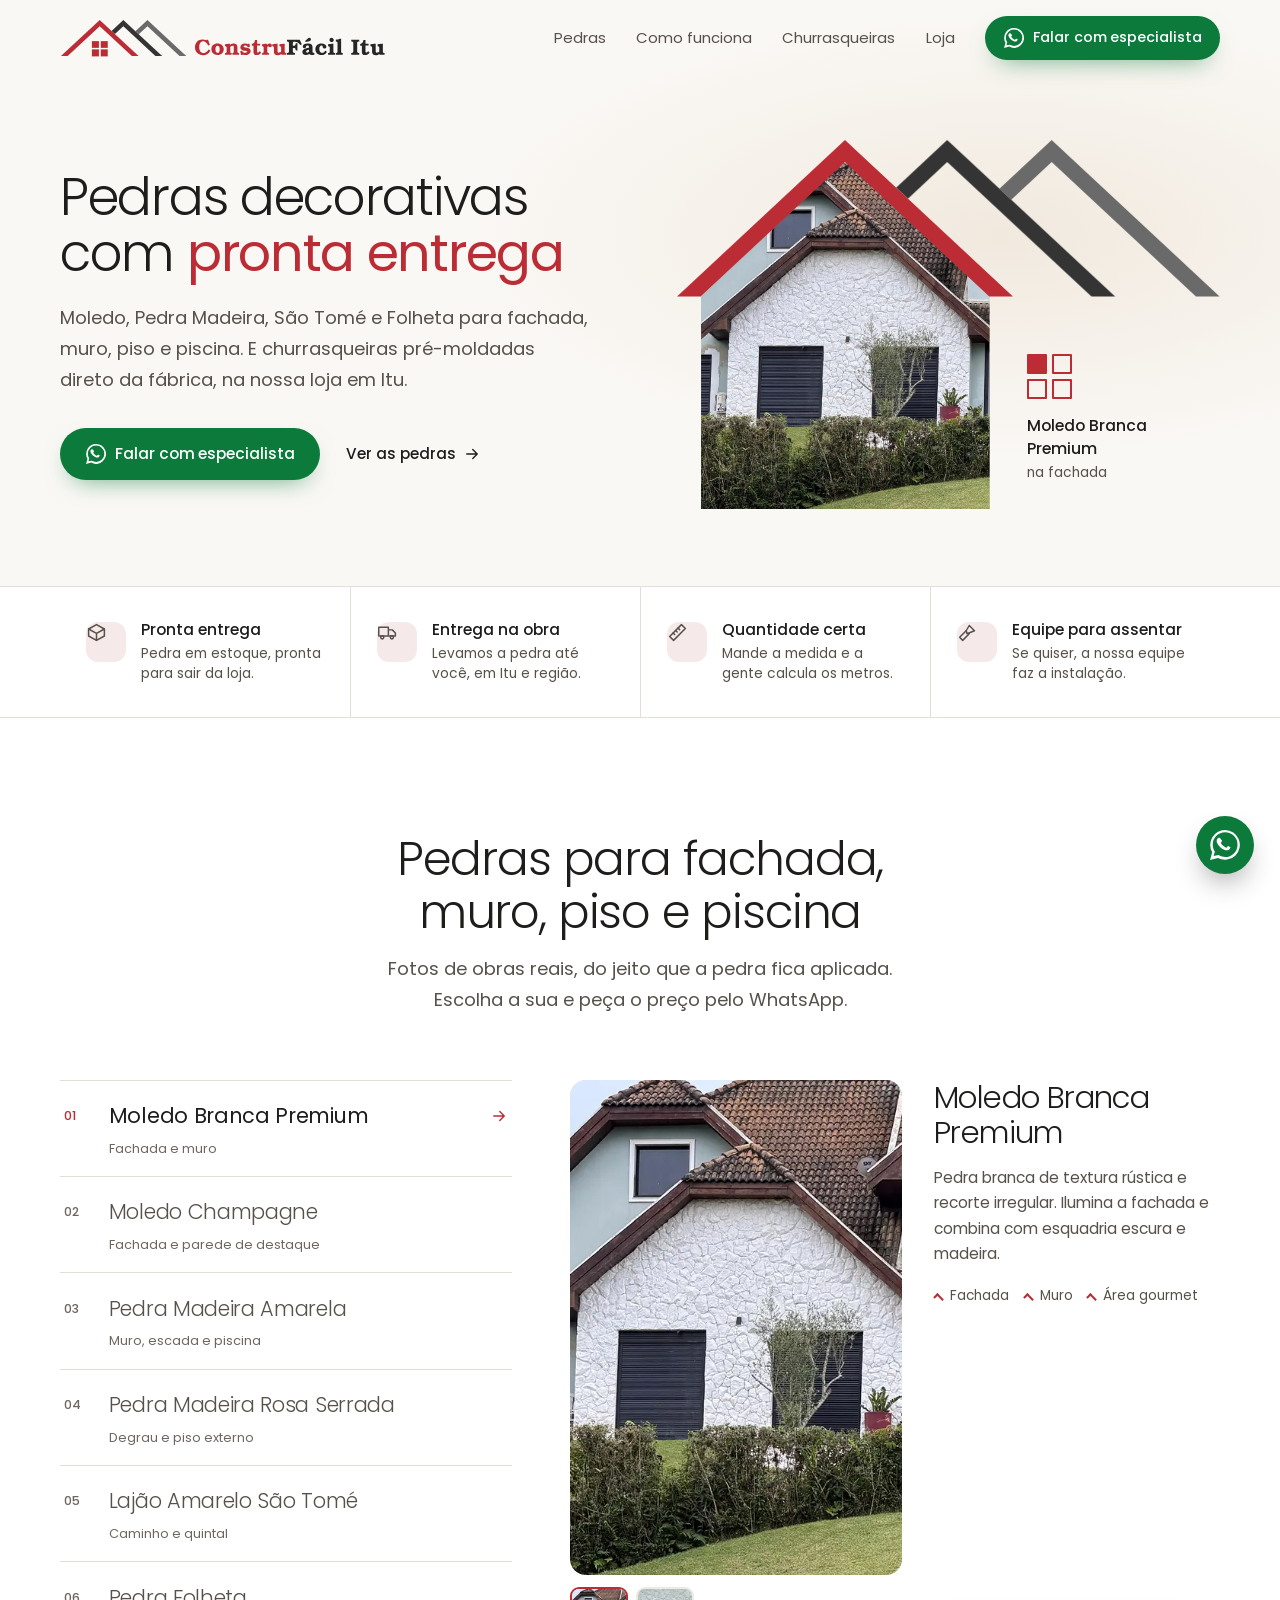
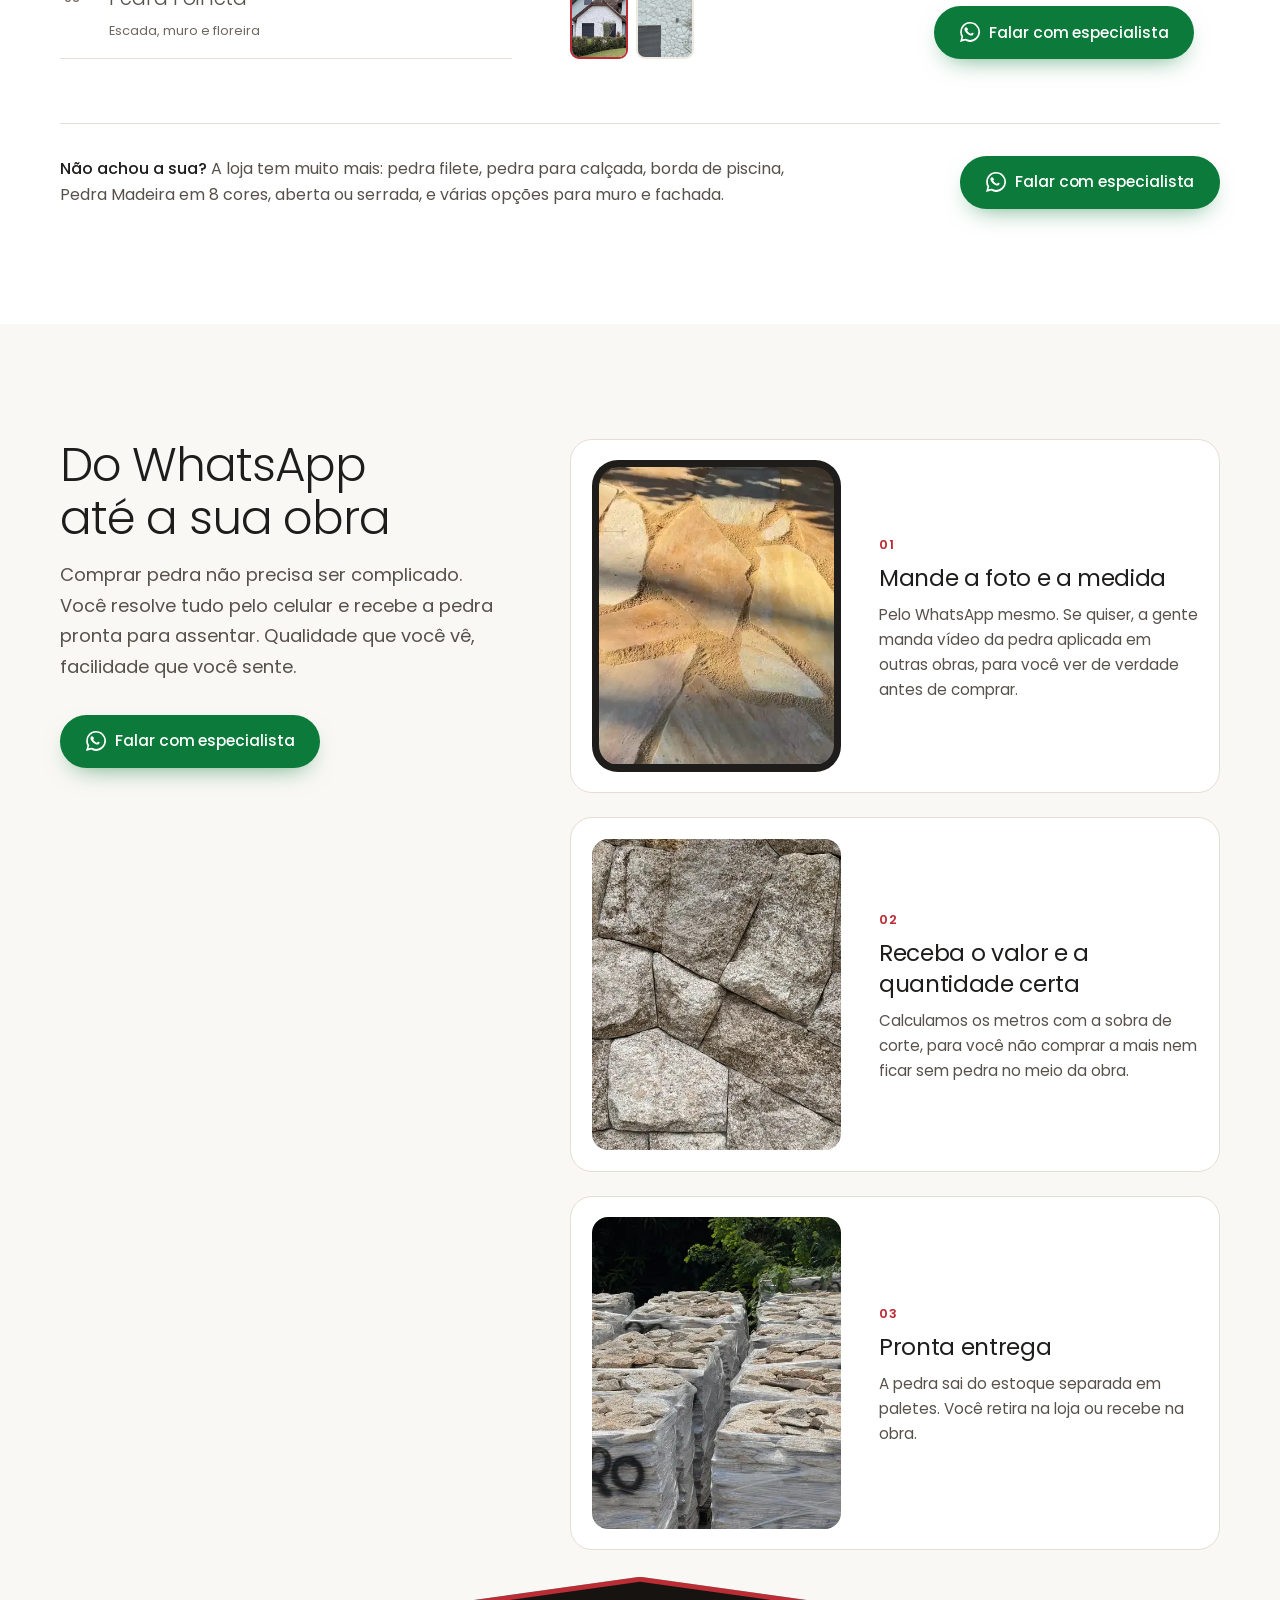
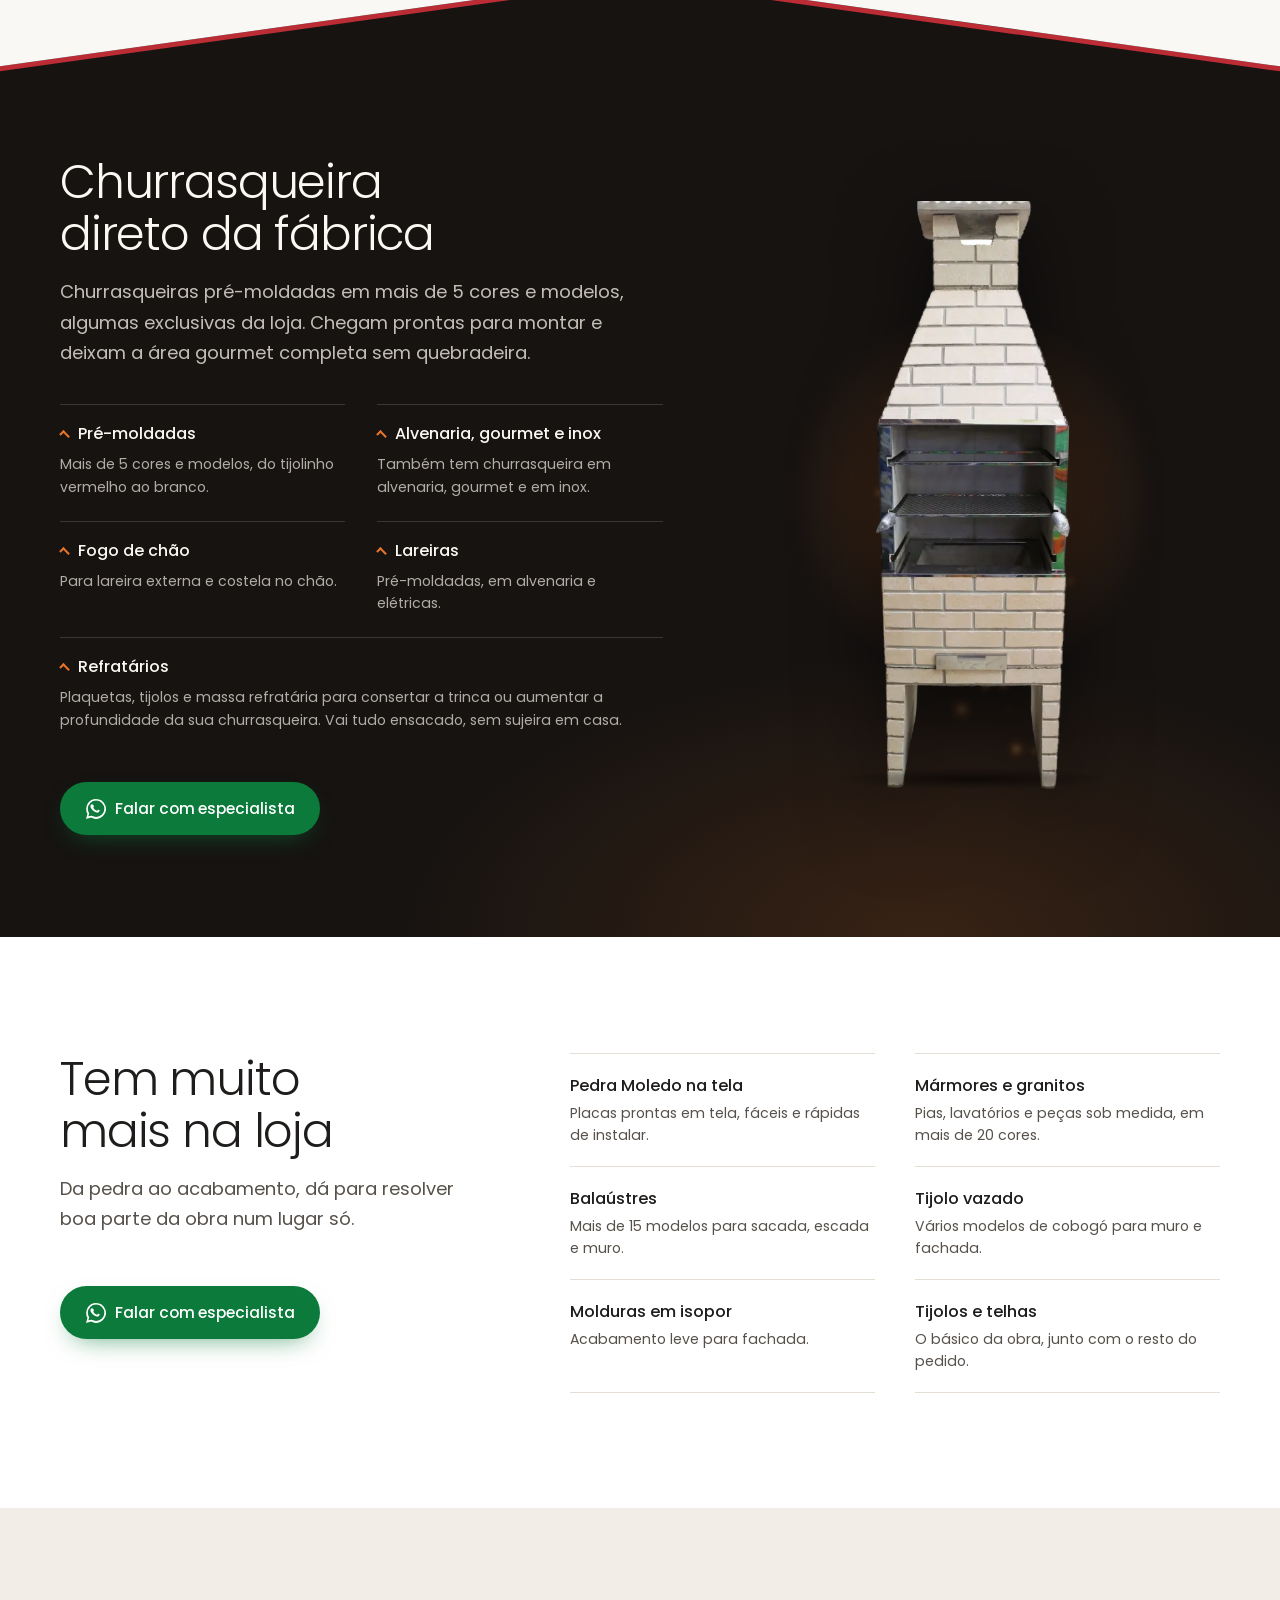
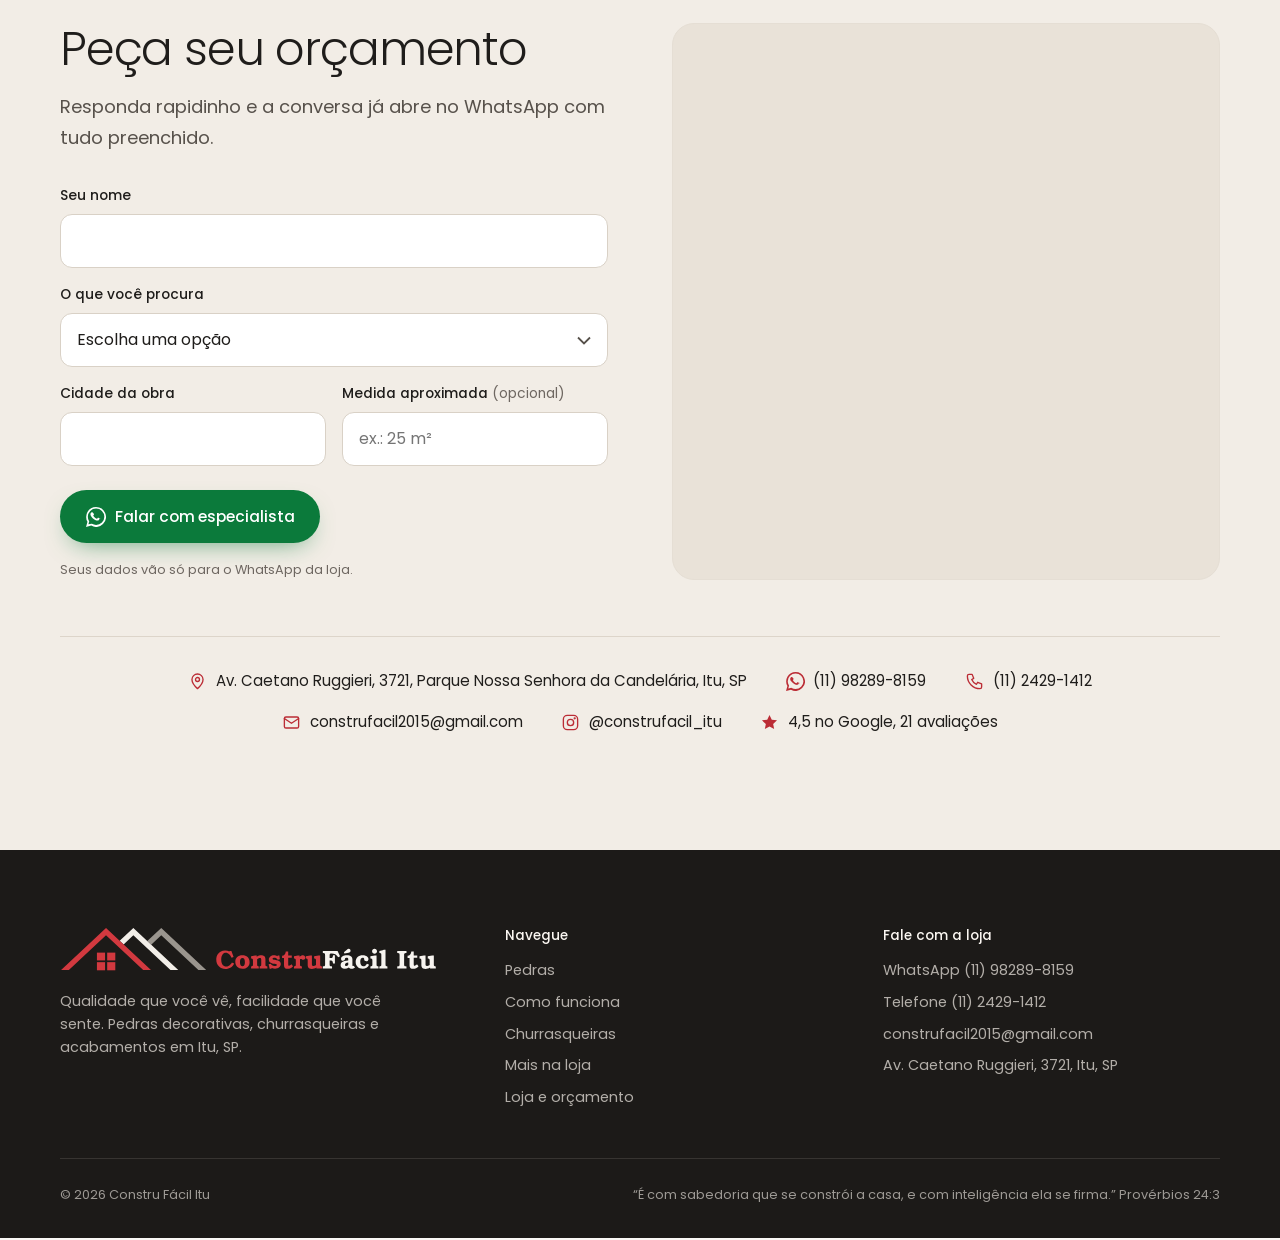
==== commit babaffee: "chore: hide step 4 (installation) until the client confirms it Co-Authored-By: Claude Opus 5.5 <nore" ====
--- a/index.html
+++ b/index.html
@@ -24,7 +24,7 @@
 <link rel="preload" as="image" href="assets/img/hero/h1-560.webp" media="(max-width:900px)" fetchpriority="high">
 <link rel="preload" as="image" href="assets/img/hero/h1-880.webp" media="(min-width:901px)" fetchpriority="high">
 <script>document.documentElement.classList.add('js')</script>
-<style>@font-face{font-family:'Poppins';src:url('assets/fonts/poppins-300.woff2') format('woff2');font-weight:300;font-display:optional}@font-face{font-family:'Poppins';src:url('assets/fonts/poppins-400.woff2') format('woff2');font-weight:400;font-display:optional}@font-face{font-family:'Poppins';src:url('assets/fonts/poppins-500.woff2') format('woff2');font-weight:500;font-display:optional}@font-face{font-family:'Poppins';src:url('assets/fonts/poppins-600.woff2') format('woff2');font-weight:600;font-display:optional}@font-face{font-family:'PoppinsFB';src:local('Arial'),local('Helvetica Neue'),local('Liberation Sans');size-adjust:112.5%}:root{--base:#FAF8F5;--papel:#FFFFFF;--areia:#F2EDE6;--linha:#E5DED4;--tinta:#1F1D1B;--tinta-2:#57514B;--tinta-3:#6E6761;--verm:#BB2C35;--verm-esc:#9C2229;--grafite:#343434;--cinza:#6A6A6A;--noite:#161311;--noite-2:#201C19;--brasa:#E8742A;--brasa-clara:#F6B26B;--zap:#0B7A3B;--zap-esc:#086131;--fonte:'Poppins','PoppinsFB',Arial,sans-serif;--wrap:1240px;--gut:clamp(1.25rem,5vw,2.5rem);--raio:16px;--sombra:0 18px 50px -24px rgba(31,29,27,.35)}*,*::before,*::after{box-sizing:border-box}html{-webkit-text-size-adjust:100%;scroll-behavior:smooth;scroll-padding-top:84px}body{margin:0;background:var(--base);color:var(--tinta);font-family:var(--fonte);font-weight:400;font-size:1rem;line-height:1.65;-webkit-font-smoothing:antialiased;overflow-x:clip}img,video,svg{display:block;max-width:100%}img{height:auto}a{color:inherit}h1,h2,h3,p,ul,ol,dl,dd,figure{margin:0}ul,ol{padding:0;list-style:none}button,input,select,textarea{font:inherit;color:inherit}:focus-visible{outline:2px solid var(--verm);outline-offset:3px;border-radius:4px}.sr{position:absolute;width:1px;height:1px;overflow:hidden;clip:rect(0 0 0 0);white-space:nowrap}.wrap{width:100%;max-width:var(--wrap);margin-inline:auto;padding-inline:var(--gut)}.verm{color:var(--verm)}h1,h2{font-weight:300;letter-spacing:-.025em;text-wrap:balance}h1{font-size:clamp(2rem,calc(.6rem + 3.3vw),3.35rem);line-height:1.08}h2{font-size:clamp(1.85rem,calc(1.05rem + 2.35vw),3.05rem);line-height:1.12}h3{font-weight:500;font-size:1.15rem;line-height:1.3;letter-spacing:-.01em}.lead{font-size:clamp(1rem,.94rem + .3vw,1.13rem);color:var(--tinta-2);line-height:1.7}.cab{max-width:46rem}.cab p{margin-top:1rem}.btn{display:inline-flex;align-items:center;justify-content:center;gap:.6rem;min-height:52px;padding:.85rem 1.6rem;border-radius:999px;font-weight:500;font-size:.97rem;letter-spacing:-.005em;text-decoration:none;white-space:nowrap;border:0;cursor:pointer;transition:background .2s,transform .2s,box-shadow .2s}.btn svg{width:20px;height:20px;flex:none}.btn--zap{background:var(--zap);color:#fff;box-shadow:0 10px 26px -12px rgba(11,122,59,.7)}.btn--zap:hover{background:var(--zap-esc);transform:translateY(-1px)}.btn--zap:active{transform:none}.link-seta{display:inline-flex;align-items:center;gap:.45rem;font-weight:500;font-size:.95rem;text-decoration:none;color:var(--tinta);padding:.5rem .2rem}.link-seta svg{width:18px;height:18px;transition:transform .2s}.link-seta:hover svg{transform:translateX(3px)}.sec-cta{margin-top:clamp(2.25rem,4vw,3.25rem);display:flex;justify-content:center}.topo{position:fixed;inset:0 0 auto;z-index:50;transition:background .3s,box-shadow .3s}.topo[data-fixo]{background:rgba(250,248,245,.96);box-shadow:0 1px 0 var(--linha)}.topo__in{display:flex;align-items:center;gap:1.5rem;height:76px}.marca{display:block;flex:none;line-height:0}.marca svg{height:38px;width:auto}.nav{display:flex;gap:1.9rem;margin-left:auto}.nav a{font-size:.93rem;text-decoration:none;color:var(--tinta-2);white-space:nowrap;transition:color .2s}.nav a:hover{color:var(--tinta)}.topo .btn{min-height:44px;padding:.55rem 1.15rem;font-size:.9rem;margin-left:.4rem}.menu-bt{display:none;margin-left:auto;width:44px;height:44px;border:0;background:none;padding:0;cursor:pointer}.menu-bt span{display:block;width:26px;height:2px;margin:6px auto;background:var(--tinta);transition:transform .25s,opacity .25s}.menu-bt[aria-expanded="true"] span:nth-child(1){transform:translateY(8px) rotate(45deg)}.menu-bt[aria-expanded="true"] span:nth-child(2){opacity:0}.menu-bt[aria-expanded="true"] span:nth-child(3){transform:translateY(-8px) rotate(-45deg)}.gaveta{position:fixed;inset:var(--topo-h,76px) 0 auto;z-index:49;background:var(--base);border-bottom:1px solid var(--linha);padding:1.25rem var(--gut) 1.75rem;display:none;text-align:center}.gaveta[data-aberta]{display:block}.gaveta a:not(.btn){display:block;padding:.85rem 0;font-size:1.08rem;text-decoration:none;border-bottom:1px solid var(--linha)}.gaveta .btn{margin-top:1.25rem}.hero{position:relative;padding:calc(76px + clamp(2rem,5vw,4.5rem)) 0 clamp(3rem,6vw,5.5rem);overflow:clip}.hero::before{content:"";position:absolute;inset:0;z-index:-1;background:radial-gradient(60% 55% at 78% 40%,#F1E9DE 0%,rgba(250,248,245,0) 70%)}.hero__grid{display:grid;grid-template-columns:minmax(0,1.02fr) minmax(0,1fr);gap:clamp(2rem,5vw,4.5rem);align-items:center}.hero__txt{max-width:40rem}.hero h1 .verm{font-weight:400}.hero__sub{margin-top:1.4rem;max-width:33rem}.hero__acoes{margin-top:2rem;display:flex;flex-wrap:wrap;align-items:center;gap:.9rem 1.4rem}.casa-bloco{position:relative;width:100%;max-width:720px;margin-left:auto}.casa{position:relative;width:100%;aspect-ratio:161.54/110}.casa__foto{position:absolute;left:4.358%;top:5.545%;width:53.19%;height:94.455%;clip-path:polygon(50% 0,100% 38.98%,100% 100%,0 100%,0 38.98%);background:#E9E2D8;overflow:hidden}.casa__foto img{position:absolute;inset:0;width:100%;height:100%;object-fit:cover;opacity:0;transform:scale(1.06);transition:opacity 1.1s ease,transform 7s cubic-bezier(.2,.7,.2,1)}.casa__foto img.on{opacity:1;transform:scale(1)}.casa__tel{position:absolute;inset:0;width:100%;height:100%;overflow:visible}.casa__leg{position:absolute;left:64.5%;top:58%;width:34%;font-size:.86rem;line-height:1.45;color:var(--tinta-2)}.casa__leg strong{display:block;font-weight:500;color:var(--tinta);font-size:.98rem;margin-bottom:.15rem}.janela{display:grid;grid-template-columns:repeat(2,20px);gap:5px;margin-bottom:1rem}.janela button{width:20px;height:20px;padding:0;border:2px solid var(--verm);background:transparent;cursor:pointer;border-radius:1px;transition:background .3s}.janela button[aria-current="true"]{background:var(--verm)}.js .casa__tel path{opacity:0;transform:translateY(-6px);animation:telha .9s cubic-bezier(.2,.7,.2,1) forwards}.js .casa__tel .t-verm{animation-delay:.05s}.js .casa__tel .t-preto{animation-delay:.22s}.js .casa__tel .t-cinza{animation-delay:.38s}@keyframes telha{to{opacity:1;transform:none}}.vant{background:var(--papel);border-block:1px solid var(--linha)}.vant__lista{display:grid;grid-template-columns:repeat(4,1fr)}.vant__lista li{padding:2rem clamp(1rem,2vw,1.75rem);display:flex;gap:.95rem;align-items:flex-start}.vant__lista li+li{border-left:1px solid var(--linha)}.vant__ic{flex:none;width:40px;height:40px;border-radius:12px;background:#F6E9E9;color:var(--verm);display:grid;place-items:center}.vant__ic svg{width:21px;height:21px}.vant strong{display:block;font-weight:500;font-size:.98rem;line-height:1.35}.vant span{display:block;font-size:.86rem;color:var(--tinta-2);line-height:1.5;margin-top:.2rem}.sec{padding-block:clamp(4.5rem,9vw,8rem)}.sec--papel{background:var(--papel)}.sec--areia{background:var(--areia)}.pedras__cab{display:flex;justify-content:center;text-align:center}.pedras__cab .cab{margin-inline:auto}.pedras__cab .lead{max-width:none}.sel{margin-top:clamp(2.5rem,5vw,4rem);display:grid;grid-template-columns:minmax(0,.82fr) minmax(0,1.18fr);gap:clamp(2rem,4.5vw,4.5rem);align-items:start}.sel__lista{border-top:1px solid var(--linha)}.sel__tab{display:grid;grid-template-columns:2.4rem 1fr auto;align-items:center;gap:.4rem;width:100%;padding:1.15rem .25rem;border:0;border-bottom:1px solid var(--linha);background:none;text-align:left;cursor:pointer;color:var(--tinta-3);transition:color .25s}.sel__tab .n{font-size:.78rem;font-weight:500;letter-spacing:.04em;color:var(--tinta-3)}.sel__tab .nm{font-size:clamp(1.05rem,.9rem + .5vw,1.35rem);font-weight:300;letter-spacing:-.015em;color:var(--tinta-2);transition:color .25s}.sel__tab .us{grid-column:2;font-size:.8rem;color:var(--tinta-3);line-height:1.4}.sel__tab svg{grid-row:1;grid-column:3;width:18px;height:18px;color:var(--verm);opacity:0;transform:translateX(-6px);transition:opacity .25s,transform .25s}.sel__tab:hover .nm{color:var(--tinta)}.sel__tab[aria-selected="true"] .nm{color:var(--tinta);font-weight:400}.sel__tab[aria-selected="true"] .n{color:var(--verm)}.sel__tab[aria-selected="true"] svg{opacity:1;transform:none}.painel[hidden]{display:none}.painel{display:grid;grid-template-columns:minmax(0,1fr) minmax(0,.86fr);gap:clamp(1.25rem,2.5vw,2.25rem);align-items:end}.painel__fig{position:relative;border-radius:var(--raio);overflow:hidden;aspect-ratio:4/5;background:#E9E2D8}.painel__fig img{position:absolute;inset:0;width:100%;height:100%;object-fit:cover;transition:opacity .45s}.painel__fig img.trocando{opacity:0}.minis{display:flex;gap:.55rem;margin-top:.75rem}.minis button{width:58px;height:72px;padding:0;border:2px solid transparent;border-radius:9px;overflow:hidden;cursor:pointer;background:#E9E2D8;opacity:.75;transition:opacity .2s,border-color .2s}.minis button:hover{opacity:1}.minis button[aria-pressed="true"]{border-color:var(--verm);opacity:1}.minis img{width:100%;height:100%;object-fit:cover}.painel__txt h3{font-size:clamp(1.45rem,1.2rem + .9vw,1.95rem);font-weight:300;letter-spacing:-.02em;line-height:1.15}.painel__txt p{margin-top:.9rem;color:var(--tinta-2);font-size:.97rem}.usos{margin-top:1.15rem;display:flex;flex-wrap:wrap;gap:.35rem .9rem;font-size:.85rem;color:var(--tinta-2)}.usos li{display:inline-flex;align-items:center;gap:.45rem}.usos li::before{content:"";width:9px;height:6px;border-top:2px solid var(--verm);border-left:2px solid var(--verm);transform:rotate(45deg) translate(1px,1px);flex:none}.painel__txt .btn{margin-top:1.6rem}.pedras__mais{margin-top:clamp(2.75rem,5vw,4rem);padding-top:2rem;border-top:1px solid var(--linha);display:flex;flex-wrap:wrap;align-items:center;justify-content:space-between;gap:1.25rem 2rem}.pedras__mais p{max-width:46rem;color:var(--tinta-2)}.pedras__mais strong{font-weight:500;color:var(--tinta)}@media (min-width:1081px){.sel{align-items:stretch}.sel__paineis{display:flex;flex-direction:column}.painel{flex:1;align-items:stretch}.painel>div:first-child{display:flex;flex-direction:column}.painel__fig{aspect-ratio:auto;flex:1;min-height:380px}.painel__txt{display:flex;flex-direction:column;align-items:flex-start}.painel__txt .usos{margin-bottom:1.75rem}.painel__txt .btn{margin-top:auto}}.func{display:grid;grid-template-columns:minmax(0,.8fr) minmax(0,1.2fr);gap:clamp(2rem,6vw,6rem);align-items:start}.func__fixo{position:sticky;top:120px}.func__fixo .btn{margin-top:2rem}.passos{display:grid;gap:clamp(1rem,2vw,1.5rem)}.passo{display:grid;grid-template-columns:minmax(0,.78fr) minmax(0,1fr);gap:clamp(1.25rem,3vw,2.5rem);align-items:center;background:var(--papel);border:1px solid var(--linha);border-radius:calc(var(--raio) + 6px);padding:clamp(1rem,1.6vw,1.35rem)}.passo__m{border-radius:var(--raio);overflow:hidden;aspect-ratio:4/5;background:#E9E2D8;position:relative}.passo__m img,.passo__m video{width:100%;height:100%;object-fit:cover}.passo__m--fone{background:#1F1D1B;border-radius:26px;padding:7px}.passo__m--fone video,.passo__m--fone img{border-radius:20px}.passo__n{display:inline-block;font-size:.8rem;font-weight:600;color:var(--verm);letter-spacing:.04em}.passo h3{margin-top:.35rem;font-size:clamp(1.2rem,1.05rem + .5vw,1.45rem);font-weight:400;letter-spacing:-.015em}.passo p{margin-top:.55rem;color:var(--tinta-2);font-size:.95rem}.churras{--pico:clamp(44px,7vw,112px);position:relative;background:var(--noite);color:#F3EEE7;clip-path:polygon(0 var(--pico),50% 0,100% var(--pico),100% 100%,0 100%);margin-top:calc(var(--pico) * -1 + 1px);padding-top:calc(var(--pico) + clamp(3.5rem,7vw,6rem));padding-bottom:clamp(4.5rem,8vw,7rem);overflow:hidden}.churras::before{content:"";position:absolute;inset:0 0 auto;height:calc(var(--pico) + 6px);z-index:2;background:var(--verm);pointer-events:none;clip-path:polygon(0 var(--pico),50% 0,100% var(--pico),100% calc(var(--pico) + 5px),50% 5px,0 calc(var(--pico) + 5px))}.churras::after{content:"";position:absolute;inset:auto 0 0;height:60%;pointer-events:none;background:radial-gradient(60% 70% at 72% 100%,rgba(232,116,42,.16),transparent 70%)}.churras__grid{position:relative;z-index:1;display:grid;grid-template-columns:minmax(0,1.1fr) minmax(0,.9fr);gap:clamp(2rem,5vw,5rem);align-items:center}.churras h2{color:#FBF7F2}.churras .lead{color:rgba(243,238,231,.78)}.prods{margin-top:2.2rem;display:grid;grid-template-columns:1fr 1fr;gap:1.4rem 2rem}.prods div{border-top:1px solid rgba(243,238,231,.16);padding-top:1rem}.prods dt{font-weight:500;font-size:1rem;color:#FBF7F2;display:flex;align-items:center;gap:.55rem}.prods dt::before{content:"";width:9px;height:6px;border-top:2px solid var(--brasa);border-left:2px solid var(--brasa);transform:rotate(45deg) translate(1px,1px);flex:none}.prods dd{margin-top:.35rem;font-size:.88rem;line-height:1.6;color:rgba(243,238,231,.7)}.prods .larga{grid-column:1/-1}.churras .sec-cta{justify-content:flex-start}.forno{position:relative;display:grid;place-items:center;min-height:clamp(420px,52vw,640px)}.forno::before{content:"";position:absolute;width:78%;aspect-ratio:1;border-radius:50%;background:radial-gradient(circle,rgba(246,178,107,.34) 0%,rgba(232,116,42,.14) 38%,transparent 68%)}.forno canvas{position:absolute;inset:0;width:100%;height:100%}.forno img{position:relative;height:clamp(380px,46vw,600px);width:auto;filter:drop-shadow(0 30px 40px rgba(0,0,0,.55))}.forno__chao{position:absolute;bottom:4%;width:56%;height:22px;border-radius:50%;background:radial-gradient(closest-side,rgba(0,0,0,.6),transparent)}.loja-mais .sec-cta{justify-content:flex-start}.loja-mais{display:grid;grid-template-columns:minmax(0,.8fr) minmax(0,1.2fr);gap:clamp(2rem,6vw,6rem);align-items:start}.indice{display:grid;grid-template-columns:1fr 1fr;column-gap:2.5rem}.indice li{padding:1.2rem 0;border-bottom:1px solid var(--linha)}.indice li:nth-child(-n+2){border-top:1px solid var(--linha)}.indice strong{display:block;font-weight:500;font-size:1.02rem}.indice span{display:block;font-size:.88rem;color:var(--tinta-2);margin-top:.2rem;line-height:1.55}.orc{display:grid;grid-template-columns:minmax(0,1fr) minmax(0,1fr);gap:clamp(2rem,5vw,5rem);align-items:start}.form{margin-top:2rem;display:grid;gap:1rem}.campo{display:grid;gap:.4rem}.campo label{font-size:.86rem;font-weight:500}.campo label span{font-weight:400;color:var(--tinta-3)}.campo input,.campo select{width:100%;min-height:52px;padding:.8rem 1rem;border:1px solid #D9D1C6;border-radius:12px;background:var(--papel);font-size:1rem;transition:border-color .2s,box-shadow .2s;appearance:none}.campo select{background-image:url("data:image/svg+xml,%3Csvg xmlns='http://www.w3.org/2000/svg' width='14' height='9' fill='none'%3E%3Cpath d='M1 1.5l6 6 6-6' stroke='%2357514B' stroke-width='1.8'/%3E%3C/svg%3E");background-repeat:no-repeat;background-position:right 1rem center;padding-right:2.6rem}.campo input:focus,.campo select:focus{outline:none;border-color:var(--verm);box-shadow:0 0 0 3px rgba(187,44,53,.14)}.form__duo{display:grid;grid-template-columns:1fr 1fr;gap:1rem}.form .btn{margin-top:.5rem;justify-self:start}.form__nota{font-size:.8rem;color:var(--tinta-3)}.orc{align-items:stretch}.mapa-card{border:1px solid var(--linha);border-radius:calc(var(--raio) + 6px);overflow:hidden;background:#E9E2D8;min-height:420px;display:flex}.mapa{flex:1;min-height:420px}.infos{margin-top:clamp(2.5rem,5vw,3.5rem);padding-top:2rem;border-top:1px solid #DDD5CA;display:flex;flex-wrap:wrap;justify-content:center;gap:1rem 2.4rem;font-size:.94rem}.infos li{display:inline-flex;align-items:center;gap:.55rem}.infos svg{width:19px;height:19px;flex:none;color:var(--verm)}.infos a{text-decoration:none}.infos a:hover{text-decoration:underline}.mapa iframe{display:block;width:100%;height:100%;border:0;filter:grayscale(.5) contrast(1.05) saturate(.9)}.rodape{background:#1C1A18;color:rgba(243,238,231,.7);padding:clamp(3.5rem,6vw,5rem) 0 2rem;font-size:.9rem}.rodape__grid{display:grid;grid-template-columns:1.2fr 1fr 1fr;gap:2.5rem}.rodape__marca svg{height:44px;width:auto}.rodape__frase{margin-top:1.2rem;max-width:22rem;line-height:1.6}.rodape .rod-t{margin:0 0 .9rem;font-size:.85rem;font-weight:500;color:#FBF7F2;letter-spacing:0}.rodape li+li{margin-top:.5rem}.rodape a{text-decoration:none}.rodape a:hover{color:#FBF7F2}.rodape__prov{margin-top:3rem;padding-top:1.6rem;border-top:1px solid rgba(243,238,231,.12);display:flex;justify-content:space-between;gap:1rem;flex-wrap:wrap;font-size:.8rem;color:rgba(243,238,231,.6)}.rodape__prov em{font-style:normal}.zap-flut{position:fixed;right:clamp(14px,2.5vw,26px);bottom:clamp(14px,2.5vw,26px);z-index:40;width:58px;height:58px;border-radius:50%;background:var(--zap);color:#fff;display:grid;place-items:center;box-shadow:0 14px 30px -10px rgba(0,0,0,.45);transition:transform .2s,background .2s}.zap-flut:hover{background:var(--zap-esc);transform:scale(1.05)}.zap-flut svg{width:30px;height:30px}.js [data-sobe]{opacity:0;transform:translateY(22px);transition:opacity .8s cubic-bezier(.2,.7,.2,1),transform .8s cubic-bezier(.2,.7,.2,1)}.js [data-sobe].dentro{opacity:1;transform:none}@media (max-width:1100px){.nav{display:none}.menu-bt{display:block;margin-left:.5rem}.topo .btn{margin-left:auto}}@media (max-width:1080px){.nav{gap:1.3rem}.vant__lista{grid-template-columns:1fr 1fr}.vant__lista li:nth-child(3){border-left:0}.vant__lista li:nth-child(n+3){border-top:1px solid var(--linha)}.painel{grid-template-columns:1fr}.painel__fig{aspect-ratio:5/4}.prods{grid-template-columns:1fr}}@media (max-width:900px){.nav,.topo .btn{display:none}.menu-bt{display:block}.topo__in{height:68px}:root{--topo-h:68px}.marca svg{height:32px}html{scroll-padding-top:76px}h1{font-size:clamp(1.6rem,calc((min(100vw - 2.5rem,90vw)) * .0975),2.5rem)}h2{font-size:clamp(1.65rem,calc((min(100vw - 2.5rem,90vw)) * .088),2.3rem)}.hero{padding-top:calc(68px + 2rem);text-align:center}.hero__grid{grid-template-columns:1fr}.hero__txt{max-width:none;margin-inline:auto}.hero__sub{margin-inline:auto}.hero__acoes{justify-content:center}.casa-bloco{max-width:none;margin:.5rem 0 0}.casa{width:128%;margin-left:10.4%}.casa__leg{position:static;width:auto;text-align:center;margin-top:1.1rem}.janela{justify-content:center;margin:0 auto .8rem}.cab,.pedras__cab,.func__fixo,.loja-mais>div:first-child,.orc>div:first-child{text-align:center;margin-inline:auto}.pedras__cab{justify-content:center}.sel{grid-template-columns:1fr}.sel__lista{position:static;display:flex;gap:.5rem;overflow-x:auto;border:0;padding-bottom:.4rem;margin-inline:calc(var(--gut) * -1);padding-inline:var(--gut);scrollbar-width:none;justify-content:flex-start}.sel__lista::-webkit-scrollbar{display:none}.sel__tab{display:block;width:auto;flex:none;border:1px solid var(--linha);border-radius:999px;padding:.6rem 1.05rem;background:var(--papel)}.sel__tab .n,.sel__tab .us,.sel__tab svg{display:none}.sel__tab .nm{font-size:.93rem;font-weight:400;white-space:nowrap}.sel__tab[aria-selected="true"]{background:var(--tinta);border-color:var(--tinta)}.sel__tab[aria-selected="true"] .nm{color:#fff}.painel{text-align:center}.minis{justify-content:center}.usos{justify-content:center}.pedras__mais{flex-direction:column;text-align:center}.func{grid-template-columns:1fr}.func__fixo{position:static}.passo{grid-template-columns:1fr;text-align:center;position:sticky;top:calc(84px + var(--i,0) * 14px)}.passo__m{max-width:360px;width:100%;margin-inline:auto;aspect-ratio:4/3}.passo__m--fone{aspect-ratio:448/804;max-width:230px}.churras{text-align:center}.churras__grid{grid-template-columns:1fr}.forno{order:-1;min-height:420px}.prods{text-align:center}.prods dt{justify-content:center}.churras .sec-cta{justify-content:center}.loja-mais{grid-template-columns:1fr}.loja-mais .sec-cta{justify-content:center}.mapa-card,.mapa{min-height:300px}.infos{flex-direction:column;align-items:center;text-align:center;gap:.85rem}.q-d{display:none}.orc{grid-template-columns:1fr}.form .btn{justify-self:center}.rodape__grid{grid-template-columns:1fr;text-align:center}.rodape__marca svg{margin-inline:auto}.rodape__frase{margin-inline:auto}.rodape__prov{justify-content:center;text-align:center}}@media (max-width:620px){.vant__lista{grid-template-columns:1fr 1fr;padding-inline:0}.vant__lista li{flex-direction:column;align-items:center;text-align:center;gap:.6rem;padding:1.4rem .9rem}.vant__lista li:nth-child(odd){border-left:0}.vant__lista li:nth-child(even){border-left:1px solid var(--linha)}.indice{grid-template-columns:1fr}.indice li:nth-child(2){border-top:0}.indice{text-align:center}.form__duo{grid-template-columns:1fr}.btn{padding-inline:1.3rem;font-size:.94rem}.painel__fig{aspect-ratio:4/5}}@media (max-width:359px){.btn{white-space:normal;text-align:center;line-height:1.3}}@media (prefers-reduced-motion:reduce){html{scroll-behavior:auto}*,*::before,*::after{animation-duration:.01ms !important;animation-iteration-count:1 !important;transition-duration:.01ms !important}.js [data-sobe]{opacity:1;transform:none}}</style>
+<style>@font-face{font-family:'Poppins';src:url('assets/fonts/poppins-300.woff2') format('woff2');font-weight:300;font-display:optional}@font-face{font-family:'Poppins';src:url('assets/fonts/poppins-400.woff2') format('woff2');font-weight:400;font-display:optional}@font-face{font-family:'Poppins';src:url('assets/fonts/poppins-500.woff2') format('woff2');font-weight:500;font-display:optional}@font-face{font-family:'Poppins';src:url('assets/fonts/poppins-600.woff2') format('woff2');font-weight:600;font-display:optional}@font-face{font-family:'PoppinsFB';src:local('Arial'),local('Helvetica Neue'),local('Liberation Sans');size-adjust:112.5%}:root{--base:#FAF8F5;--papel:#FFFFFF;--areia:#F2EDE6;--linha:#E5DED4;--tinta:#1F1D1B;--tinta-2:#57514B;--tinta-3:#6E6761;--verm:#BB2C35;--verm-esc:#9C2229;--grafite:#343434;--cinza:#6A6A6A;--noite:#161311;--noite-2:#201C19;--brasa:#E8742A;--brasa-clara:#F6B26B;--zap:#0B7A3B;--zap-esc:#086131;--fonte:'Poppins','PoppinsFB',Arial,sans-serif;--wrap:1240px;--gut:clamp(1.25rem,5vw,2.5rem);--raio:16px;--sombra:0 18px 50px -24px rgba(31,29,27,.35)}*,*::before,*::after{box-sizing:border-box}html{-webkit-text-size-adjust:100%;scroll-behavior:smooth;scroll-padding-top:84px}body{margin:0;background:var(--base);color:var(--tinta);font-family:var(--fonte);font-weight:400;font-size:1rem;line-height:1.65;-webkit-font-smoothing:antialiased;overflow-x:clip}img,video,svg{display:block;max-width:100%}img{height:auto}a{color:inherit}h1,h2,h3,p,ul,ol,dl,dd,figure{margin:0}ul,ol{padding:0;list-style:none}button,input,select,textarea{font:inherit;color:inherit}:focus-visible{outline:2px solid var(--verm);outline-offset:3px;border-radius:4px}[hidden]{display:none !important}.sr{position:absolute;width:1px;height:1px;overflow:hidden;clip:rect(0 0 0 0);white-space:nowrap}.wrap{width:100%;max-width:var(--wrap);margin-inline:auto;padding-inline:var(--gut)}.verm{color:var(--verm)}h1,h2{font-weight:300;letter-spacing:-.025em;text-wrap:balance}h1{font-size:clamp(2rem,calc(.6rem + 3.3vw),3.35rem);line-height:1.08}h2{font-size:clamp(1.85rem,calc(1.05rem + 2.35vw),3.05rem);line-height:1.12}h3{font-weight:500;font-size:1.15rem;line-height:1.3;letter-spacing:-.01em}.lead{font-size:clamp(1rem,.94rem + .3vw,1.13rem);color:var(--tinta-2);line-height:1.7}.cab{max-width:46rem}.cab p{margin-top:1rem}.btn{display:inline-flex;align-items:center;justify-content:center;gap:.6rem;min-height:52px;padding:.85rem 1.6rem;border-radius:999px;font-weight:500;font-size:.97rem;letter-spacing:-.005em;text-decoration:none;white-space:nowrap;border:0;cursor:pointer;transition:background .2s,transform .2s,box-shadow .2s}.btn svg{width:20px;height:20px;flex:none}.btn--zap{background:var(--zap);color:#fff;box-shadow:0 10px 26px -12px rgba(11,122,59,.7)}.btn--zap:hover{background:var(--zap-esc);transform:translateY(-1px)}.btn--zap:active{transform:none}.link-seta{display:inline-flex;align-items:center;gap:.45rem;font-weight:500;font-size:.95rem;text-decoration:none;color:var(--tinta);padding:.5rem .2rem}.link-seta svg{width:18px;height:18px;transition:transform .2s}.link-seta:hover svg{transform:translateX(3px)}.sec-cta{margin-top:clamp(2.25rem,4vw,3.25rem);display:flex;justify-content:center}.topo{position:fixed;inset:0 0 auto;z-index:50;transition:background .3s,box-shadow .3s}.topo[data-fixo]{background:rgba(250,248,245,.96);box-shadow:0 1px 0 var(--linha)}.topo__in{display:flex;align-items:center;gap:1.5rem;height:76px}.marca{display:block;flex:none;line-height:0}.marca svg{height:38px;width:auto}.nav{display:flex;gap:1.9rem;margin-left:auto}.nav a{font-size:.93rem;text-decoration:none;color:var(--tinta-2);white-space:nowrap;transition:color .2s}.nav a:hover{color:var(--tinta)}.topo .btn{min-height:44px;padding:.55rem 1.15rem;font-size:.9rem;margin-left:.4rem}.menu-bt{display:none;margin-left:auto;width:44px;height:44px;border:0;background:none;padding:0;cursor:pointer}.menu-bt span{display:block;width:26px;height:2px;margin:6px auto;background:var(--tinta);transition:transform .25s,opacity .25s}.menu-bt[aria-expanded="true"] span:nth-child(1){transform:translateY(8px) rotate(45deg)}.menu-bt[aria-expanded="true"] span:nth-child(2){opacity:0}.menu-bt[aria-expanded="true"] span:nth-child(3){transform:translateY(-8px) rotate(-45deg)}.gaveta{position:fixed;inset:var(--topo-h,76px) 0 auto;z-index:49;background:var(--base);border-bottom:1px solid var(--linha);padding:1.25rem var(--gut) 1.75rem;display:none;text-align:center}.gaveta[data-aberta]{display:block}.gaveta a:not(.btn){display:block;padding:.85rem 0;font-size:1.08rem;text-decoration:none;border-bottom:1px solid var(--linha)}.gaveta .btn{margin-top:1.25rem}.hero{position:relative;padding:calc(76px + clamp(2rem,5vw,4.5rem)) 0 clamp(3rem,6vw,5.5rem);overflow:clip}.hero::before{content:"";position:absolute;inset:0;z-index:-1;background:radial-gradient(60% 55% at 78% 40%,#F1E9DE 0%,rgba(250,248,245,0) 70%)}.hero__grid{display:grid;grid-template-columns:minmax(0,1.02fr) minmax(0,1fr);gap:clamp(2rem,5vw,4.5rem);align-items:center}.hero__txt{max-width:40rem}.hero h1 .verm{font-weight:400}.hero__sub{margin-top:1.4rem;max-width:33rem}.hero__acoes{margin-top:2rem;display:flex;flex-wrap:wrap;align-items:center;gap:.9rem 1.4rem}.casa-bloco{position:relative;width:100%;max-width:720px;margin-left:auto}.casa{position:relative;width:100%;aspect-ratio:161.54/110}.casa__foto{position:absolute;left:4.358%;top:5.545%;width:53.19%;height:94.455%;clip-path:polygon(50% 0,100% 38.98%,100% 100%,0 100%,0 38.98%);background:#E9E2D8;overflow:hidden}.casa__foto img{position:absolute;inset:0;width:100%;height:100%;object-fit:cover;opacity:0;transform:scale(1.06);transition:opacity 1.1s ease,transform 7s cubic-bezier(.2,.7,.2,1)}.casa__foto img.on{opacity:1;transform:scale(1)}.casa__tel{position:absolute;inset:0;width:100%;height:100%;overflow:visible}.casa__leg{position:absolute;left:64.5%;top:58%;width:34%;font-size:.86rem;line-height:1.45;color:var(--tinta-2)}.casa__leg strong{display:block;font-weight:500;color:var(--tinta);font-size:.98rem;margin-bottom:.15rem}.janela{display:grid;grid-template-columns:repeat(2,20px);gap:5px;margin-bottom:1rem}.janela button{width:20px;height:20px;padding:0;border:2px solid var(--verm);background:transparent;cursor:pointer;border-radius:1px;transition:background .3s}.janela button[aria-current="true"]{background:var(--verm)}.js .casa__tel path{opacity:0;transform:translateY(-6px);animation:telha .9s cubic-bezier(.2,.7,.2,1) forwards}.js .casa__tel .t-verm{animation-delay:.05s}.js .casa__tel .t-preto{animation-delay:.22s}.js .casa__tel .t-cinza{animation-delay:.38s}@keyframes telha{to{opacity:1;transform:none}}.vant{background:var(--papel);border-block:1px solid var(--linha)}.vant__lista{display:grid;grid-template-columns:repeat(4,1fr)}.vant__lista li{padding:2rem clamp(1rem,2vw,1.75rem);display:flex;gap:.95rem;align-items:flex-start}.vant__lista li+li{border-left:1px solid var(--linha)}.vant__ic{flex:none;width:40px;height:40px;border-radius:12px;background:#F6E9E9;color:var(--verm);display:grid;place-items:center}.vant__ic svg{width:21px;height:21px}.vant strong{display:block;font-weight:500;font-size:.98rem;line-height:1.35}.vant span{display:block;font-size:.86rem;color:var(--tinta-2);line-height:1.5;margin-top:.2rem}.sec{padding-block:clamp(4.5rem,9vw,8rem)}.sec--papel{background:var(--papel)}.sec--areia{background:var(--areia)}.pedras__cab{display:flex;justify-content:center;text-align:center}.pedras__cab .cab{margin-inline:auto}.pedras__cab .lead{max-width:none}.sel{margin-top:clamp(2.5rem,5vw,4rem);display:grid;grid-template-columns:minmax(0,.82fr) minmax(0,1.18fr);gap:clamp(2rem,4.5vw,4.5rem);align-items:start}.sel__lista{border-top:1px solid var(--linha)}.sel__tab{display:grid;grid-template-columns:2.4rem 1fr auto;align-items:center;gap:.4rem;width:100%;padding:1.15rem .25rem;border:0;border-bottom:1px solid var(--linha);background:none;text-align:left;cursor:pointer;color:var(--tinta-3);transition:color .25s}.sel__tab .n{font-size:.78rem;font-weight:500;letter-spacing:.04em;color:var(--tinta-3)}.sel__tab .nm{font-size:clamp(1.05rem,.9rem + .5vw,1.35rem);font-weight:300;letter-spacing:-.015em;color:var(--tinta-2);transition:color .25s}.sel__tab .us{grid-column:2;font-size:.8rem;color:var(--tinta-3);line-height:1.4}.sel__tab svg{grid-row:1;grid-column:3;width:18px;height:18px;color:var(--verm);opacity:0;transform:translateX(-6px);transition:opacity .25s,transform .25s}.sel__tab:hover .nm{color:var(--tinta)}.sel__tab[aria-selected="true"] .nm{color:var(--tinta);font-weight:400}.sel__tab[aria-selected="true"] .n{color:var(--verm)}.sel__tab[aria-selected="true"] svg{opacity:1;transform:none}.painel[hidden]{display:none}.painel{display:grid;grid-template-columns:minmax(0,1fr) minmax(0,.86fr);gap:clamp(1.25rem,2.5vw,2.25rem);align-items:end}.painel__fig{position:relative;border-radius:var(--raio);overflow:hidden;aspect-ratio:4/5;background:#E9E2D8}.painel__fig img{position:absolute;inset:0;width:100%;height:100%;object-fit:cover;transition:opacity .45s}.painel__fig img.trocando{opacity:0}.minis{display:flex;gap:.55rem;margin-top:.75rem}.minis button{width:58px;height:72px;padding:0;border:2px solid transparent;border-radius:9px;overflow:hidden;cursor:pointer;background:#E9E2D8;opacity:.75;transition:opacity .2s,border-color .2s}.minis button:hover{opacity:1}.minis button[aria-pressed="true"]{border-color:var(--verm);opacity:1}.minis img{width:100%;height:100%;object-fit:cover}.painel__txt h3{font-size:clamp(1.45rem,1.2rem + .9vw,1.95rem);font-weight:300;letter-spacing:-.02em;line-height:1.15}.painel__txt p{margin-top:.9rem;color:var(--tinta-2);font-size:.97rem}.usos{margin-top:1.15rem;display:flex;flex-wrap:wrap;gap:.35rem .9rem;font-size:.85rem;color:var(--tinta-2)}.usos li{display:inline-flex;align-items:center;gap:.45rem}.usos li::before{content:"";width:9px;height:6px;border-top:2px solid var(--verm);border-left:2px solid var(--verm);transform:rotate(45deg) translate(1px,1px);flex:none}.painel__txt .btn{margin-top:1.6rem}.pedras__mais{margin-top:clamp(2.75rem,5vw,4rem);padding-top:2rem;border-top:1px solid var(--linha);display:flex;flex-wrap:wrap;align-items:center;justify-content:space-between;gap:1.25rem 2rem}.pedras__mais p{max-width:46rem;color:var(--tinta-2)}.pedras__mais strong{font-weight:500;color:var(--tinta)}@media (min-width:1081px){.sel{align-items:stretch}.sel__paineis{display:flex;flex-direction:column}.painel{flex:1;align-items:stretch}.painel>div:first-child{display:flex;flex-direction:column}.painel__fig{aspect-ratio:auto;flex:1;min-height:380px}.painel__txt{display:flex;flex-direction:column;align-items:flex-start}.painel__txt .usos{margin-bottom:1.75rem}.painel__txt .btn{margin-top:auto}}.func{display:grid;grid-template-columns:minmax(0,.8fr) minmax(0,1.2fr);gap:clamp(2rem,6vw,6rem);align-items:start}.func__fixo{position:sticky;top:120px}.func__fixo .btn{margin-top:2rem}.passos{display:grid;gap:clamp(1rem,2vw,1.5rem)}.passo{display:grid;grid-template-columns:minmax(0,.78fr) minmax(0,1fr);gap:clamp(1.25rem,3vw,2.5rem);align-items:center;background:var(--papel);border:1px solid var(--linha);border-radius:calc(var(--raio) + 6px);padding:clamp(1rem,1.6vw,1.35rem)}.passo__m{border-radius:var(--raio);overflow:hidden;aspect-ratio:4/5;background:#E9E2D8;position:relative}.passo__m img,.passo__m video{width:100%;height:100%;object-fit:cover}.passo__m--fone{background:#1F1D1B;border-radius:26px;padding:7px}.passo__m--fone video,.passo__m--fone img{border-radius:20px}.passo__n{display:inline-block;font-size:.8rem;font-weight:600;color:var(--verm);letter-spacing:.04em}.passo h3{margin-top:.35rem;font-size:clamp(1.2rem,1.05rem + .5vw,1.45rem);font-weight:400;letter-spacing:-.015em}.passo p{margin-top:.55rem;color:var(--tinta-2);font-size:.95rem}.churras{--pico:clamp(44px,7vw,112px);position:relative;background:var(--noite);color:#F3EEE7;clip-path:polygon(0 var(--pico),50% 0,100% var(--pico),100% 100%,0 100%);margin-top:calc(var(--pico) * -1 + 1px);padding-top:calc(var(--pico) + clamp(3.5rem,7vw,6rem));padding-bottom:clamp(4.5rem,8vw,7rem);overflow:hidden}.churras::before{content:"";position:absolute;inset:0 0 auto;height:calc(var(--pico) + 6px);z-index:2;background:var(--verm);pointer-events:none;clip-path:polygon(0 var(--pico),50% 0,100% var(--pico),100% calc(var(--pico) + 5px),50% 5px,0 calc(var(--pico) + 5px))}.churras::after{content:"";position:absolute;inset:auto 0 0;height:60%;pointer-events:none;background:radial-gradient(60% 70% at 72% 100%,rgba(232,116,42,.16),transparent 70%)}.churras__grid{position:relative;z-index:1;display:grid;grid-template-columns:minmax(0,1.1fr) minmax(0,.9fr);gap:clamp(2rem,5vw,5rem);align-items:center}.churras h2{color:#FBF7F2}.churras .lead{color:rgba(243,238,231,.78)}.prods{margin-top:2.2rem;display:grid;grid-template-columns:1fr 1fr;gap:1.4rem 2rem}.prods div{border-top:1px solid rgba(243,238,231,.16);padding-top:1rem}.prods dt{font-weight:500;font-size:1rem;color:#FBF7F2;display:flex;align-items:center;gap:.55rem}.prods dt::before{content:"";width:9px;height:6px;border-top:2px solid var(--brasa);border-left:2px solid var(--brasa);transform:rotate(45deg) translate(1px,1px);flex:none}.prods dd{margin-top:.35rem;font-size:.88rem;line-height:1.6;color:rgba(243,238,231,.7)}.prods .larga{grid-column:1/-1}.churras .sec-cta{justify-content:flex-start}.forno{position:relative;display:grid;place-items:center;min-height:clamp(420px,52vw,640px)}.forno::before{content:"";position:absolute;width:78%;aspect-ratio:1;border-radius:50%;background:radial-gradient(circle,rgba(246,178,107,.34) 0%,rgba(232,116,42,.14) 38%,transparent 68%)}.forno canvas{position:absolute;inset:0;width:100%;height:100%}.forno img{position:relative;height:clamp(380px,46vw,600px);width:auto;filter:drop-shadow(0 30px 40px rgba(0,0,0,.55))}.forno__chao{position:absolute;bottom:4%;width:56%;height:22px;border-radius:50%;background:radial-gradient(closest-side,rgba(0,0,0,.6),transparent)}.loja-mais .sec-cta{justify-content:flex-start}.loja-mais{display:grid;grid-template-columns:minmax(0,.8fr) minmax(0,1.2fr);gap:clamp(2rem,6vw,6rem);align-items:start}.indice{display:grid;grid-template-columns:1fr 1fr;column-gap:2.5rem}.indice li{padding:1.2rem 0;border-bottom:1px solid var(--linha)}.indice li:nth-child(-n+2){border-top:1px solid var(--linha)}.indice strong{display:block;font-weight:500;font-size:1.02rem}.indice span{display:block;font-size:.88rem;color:var(--tinta-2);margin-top:.2rem;line-height:1.55}.orc{display:grid;grid-template-columns:minmax(0,1fr) minmax(0,1fr);gap:clamp(2rem,5vw,5rem);align-items:start}.form{margin-top:2rem;display:grid;gap:1rem}.campo{display:grid;gap:.4rem}.campo label{font-size:.86rem;font-weight:500}.campo label span{font-weight:400;color:var(--tinta-3)}.campo input,.campo select{width:100%;min-height:52px;padding:.8rem 1rem;border:1px solid #D9D1C6;border-radius:12px;background:var(--papel);font-size:1rem;transition:border-color .2s,box-shadow .2s;appearance:none}.campo select{background-image:url("data:image/svg+xml,%3Csvg xmlns='http://www.w3.org/2000/svg' width='14' height='9' fill='none'%3E%3Cpath d='M1 1.5l6 6 6-6' stroke='%2357514B' stroke-width='1.8'/%3E%3C/svg%3E");background-repeat:no-repeat;background-position:right 1rem center;padding-right:2.6rem}.campo input:focus,.campo select:focus{outline:none;border-color:var(--verm);box-shadow:0 0 0 3px rgba(187,44,53,.14)}.form__duo{display:grid;grid-template-columns:1fr 1fr;gap:1rem}.form .btn{margin-top:.5rem;justify-self:start}.form__nota{font-size:.8rem;color:var(--tinta-3)}.orc{align-items:stretch}.mapa-card{border:1px solid var(--linha);border-radius:calc(var(--raio) + 6px);overflow:hidden;background:#E9E2D8;min-height:420px;display:flex}.mapa{flex:1;min-height:420px}.infos{margin-top:clamp(2.5rem,5vw,3.5rem);padding-top:2rem;border-top:1px solid #DDD5CA;display:flex;flex-wrap:wrap;justify-content:center;gap:1rem 2.4rem;font-size:.94rem}.infos li{display:inline-flex;align-items:center;gap:.55rem}.infos svg{width:19px;height:19px;flex:none;color:var(--verm)}.infos a{text-decoration:none}.infos a:hover{text-decoration:underline}.mapa iframe{display:block;width:100%;height:100%;border:0;filter:grayscale(.5) contrast(1.05) saturate(.9)}.rodape{background:#1C1A18;color:rgba(243,238,231,.7);padding:clamp(3.5rem,6vw,5rem) 0 2rem;font-size:.9rem}.rodape__grid{display:grid;grid-template-columns:1.2fr 1fr 1fr;gap:2.5rem}.rodape__marca svg{height:44px;width:auto}.rodape__frase{margin-top:1.2rem;max-width:22rem;line-height:1.6}.rodape .rod-t{margin:0 0 .9rem;font-size:.85rem;font-weight:500;color:#FBF7F2;letter-spacing:0}.rodape li+li{margin-top:.5rem}.rodape a{text-decoration:none}.rodape a:hover{color:#FBF7F2}.rodape__prov{margin-top:3rem;padding-top:1.6rem;border-top:1px solid rgba(243,238,231,.12);display:flex;justify-content:space-between;gap:1rem;flex-wrap:wrap;font-size:.8rem;color:rgba(243,238,231,.6)}.rodape__prov em{font-style:normal}.zap-flut{position:fixed;right:clamp(14px,2.5vw,26px);bottom:clamp(14px,2.5vw,26px);z-index:40;width:58px;height:58px;border-radius:50%;background:var(--zap);color:#fff;display:grid;place-items:center;box-shadow:0 14px 30px -10px rgba(0,0,0,.45);transition:transform .2s,background .2s}.zap-flut:hover{background:var(--zap-esc);transform:scale(1.05)}.zap-flut svg{width:30px;height:30px}.js [data-sobe]{opacity:0;transform:translateY(22px);transition:opacity .8s cubic-bezier(.2,.7,.2,1),transform .8s cubic-bezier(.2,.7,.2,1)}.js [data-sobe].dentro{opacity:1;transform:none}@media (max-width:1100px){.nav{display:none}.menu-bt{display:block;margin-left:.5rem}.topo .btn{margin-left:auto}}@media (max-width:1080px){.nav{gap:1.3rem}.vant__lista{grid-template-columns:1fr 1fr}.vant__lista li:nth-child(3){border-left:0}.vant__lista li:nth-child(n+3){border-top:1px solid var(--linha)}.painel{grid-template-columns:1fr}.painel__fig{aspect-ratio:5/4}.prods{grid-template-columns:1fr}}@media (max-width:900px){.nav,.topo .btn{display:none}.menu-bt{display:block}.topo__in{height:68px}:root{--topo-h:68px}.marca svg{height:32px}html{scroll-padding-top:76px}h1{font-size:clamp(1.6rem,calc((min(100vw - 2.5rem,90vw)) * .0975),2.5rem)}h2{font-size:clamp(1.65rem,calc((min(100vw - 2.5rem,90vw)) * .088),2.3rem)}.hero{padding-top:calc(68px + 2rem);text-align:center}.hero__grid{grid-template-columns:1fr}.hero__txt{max-width:none;margin-inline:auto}.hero__sub{margin-inline:auto}.hero__acoes{justify-content:center}.casa-bloco{max-width:none;margin:.5rem 0 0}.casa{width:128%;margin-left:10.4%}.casa__leg{position:static;width:auto;text-align:center;margin-top:1.1rem}.janela{justify-content:center;margin:0 auto .8rem}.cab,.pedras__cab,.func__fixo,.loja-mais>div:first-child,.orc>div:first-child{text-align:center;margin-inline:auto}.pedras__cab{justify-content:center}.sel{grid-template-columns:1fr}.sel__lista{position:static;display:flex;gap:.5rem;overflow-x:auto;border:0;padding-bottom:.4rem;margin-inline:calc(var(--gut) * -1);padding-inline:var(--gut);scrollbar-width:none;justify-content:flex-start}.sel__lista::-webkit-scrollbar{display:none}.sel__tab{display:block;width:auto;flex:none;border:1px solid var(--linha);border-radius:999px;padding:.6rem 1.05rem;background:var(--papel)}.sel__tab .n,.sel__tab .us,.sel__tab svg{display:none}.sel__tab .nm{font-size:.93rem;font-weight:400;white-space:nowrap}.sel__tab[aria-selected="true"]{background:var(--tinta);border-color:var(--tinta)}.sel__tab[aria-selected="true"] .nm{color:#fff}.painel{text-align:center}.minis{justify-content:center}.usos{justify-content:center}.pedras__mais{flex-direction:column;text-align:center}.func{grid-template-columns:1fr}.func__fixo{position:static}.passo{grid-template-columns:1fr;text-align:center;position:sticky;top:calc(84px + var(--i,0) * 14px)}.passo__m{max-width:360px;width:100%;margin-inline:auto;aspect-ratio:4/3}.passo__m--fone{aspect-ratio:448/804;max-width:230px}.churras{text-align:center}.churras__grid{grid-template-columns:1fr}.forno{order:-1;min-height:420px}.prods{text-align:center}.prods dt{justify-content:center}.churras .sec-cta{justify-content:center}.loja-mais{grid-template-columns:1fr}.loja-mais .sec-cta{justify-content:center}.mapa-card,.mapa{min-height:300px}.infos{flex-direction:column;align-items:center;text-align:center;gap:.85rem}.q-d{display:none}.orc{grid-template-columns:1fr}.form .btn{justify-self:center}.rodape__grid{grid-template-columns:1fr;text-align:center}.rodape__marca svg{margin-inline:auto}.rodape__frase{margin-inline:auto}.rodape__prov{justify-content:center;text-align:center}}@media (max-width:620px){.vant__lista{grid-template-columns:1fr 1fr;padding-inline:0}.vant__lista li{flex-direction:column;align-items:center;text-align:center;gap:.6rem;padding:1.4rem .9rem}.vant__lista li:nth-child(odd){border-left:0}.vant__lista li:nth-child(even){border-left:1px solid var(--linha)}.indice{grid-template-columns:1fr}.indice li:nth-child(2){border-top:0}.indice{text-align:center}.form__duo{grid-template-columns:1fr}.btn{padding-inline:1.3rem;font-size:.94rem}.painel__fig{aspect-ratio:4/5}}@media (max-width:359px){.btn{white-space:normal;text-align:center;line-height:1.3}}@media (prefers-reduced-motion:reduce){html{scroll-behavior:auto}*,*::before,*::after{animation-duration:.01ms !important;animation-iteration-count:1 !important;transition-duration:.01ms !important}.js [data-sobe]{opacity:1;transform:none}}</style>
 <script type="application/ld+json">
 {"@context":"https://schema.org","@type":"HomeAndConstructionBusiness","name":"Constru Fácil Itu",
 "description":"Loja de pedras decorativas, churrasqueiras pré-moldadas, lareiras, balaústres e mármores em Itu, SP.",
@@ -250,7 +250,8 @@
         <div class="passo__m"><img src="assets/img/passos/paletes-440.webp" srcset="assets/img/passos/paletes-440.webp 440w, assets/img/passos/paletes-720.webp 720w" sizes="(max-width:900px) 340px, 300px" width="440" height="550" loading="lazy" decoding="async" alt="Paletes de pedra separados e embalados"></div>
         <div><span class="passo__n">03</span><h3>Pronta entrega</h3><p>A pedra sai do estoque separada em paletes. Você retira na loja ou recebe na obra.</p></div>
       </li>
-      <li class="passo" style="--i:3" data-sobe>
+      <!-- passo 4 oculto a pedido (15/10): reativar tirando o hidden quando o assentamento for confirmado -->
+      <li class="passo" style="--i:3" data-sobe hidden>
         <div class="passo__m"><img src="assets/img/passos/equipe-440.webp" srcset="assets/img/passos/equipe-440.webp 440w, assets/img/passos/equipe-640.webp 512w" sizes="(max-width:900px) 340px, 300px" width="440" height="550" loading="lazy" decoding="async" alt="Equipe da Constru Fácil na obra, com piso em São Tomé"></div>
         <div><span class="passo__n">04</span><h3>Assentamento, se você quiser</h3><p>A equipe da Constru Fácil faz a instalação com acabamento caprichado, do muro à borda da piscina.</p></div>
       </li>
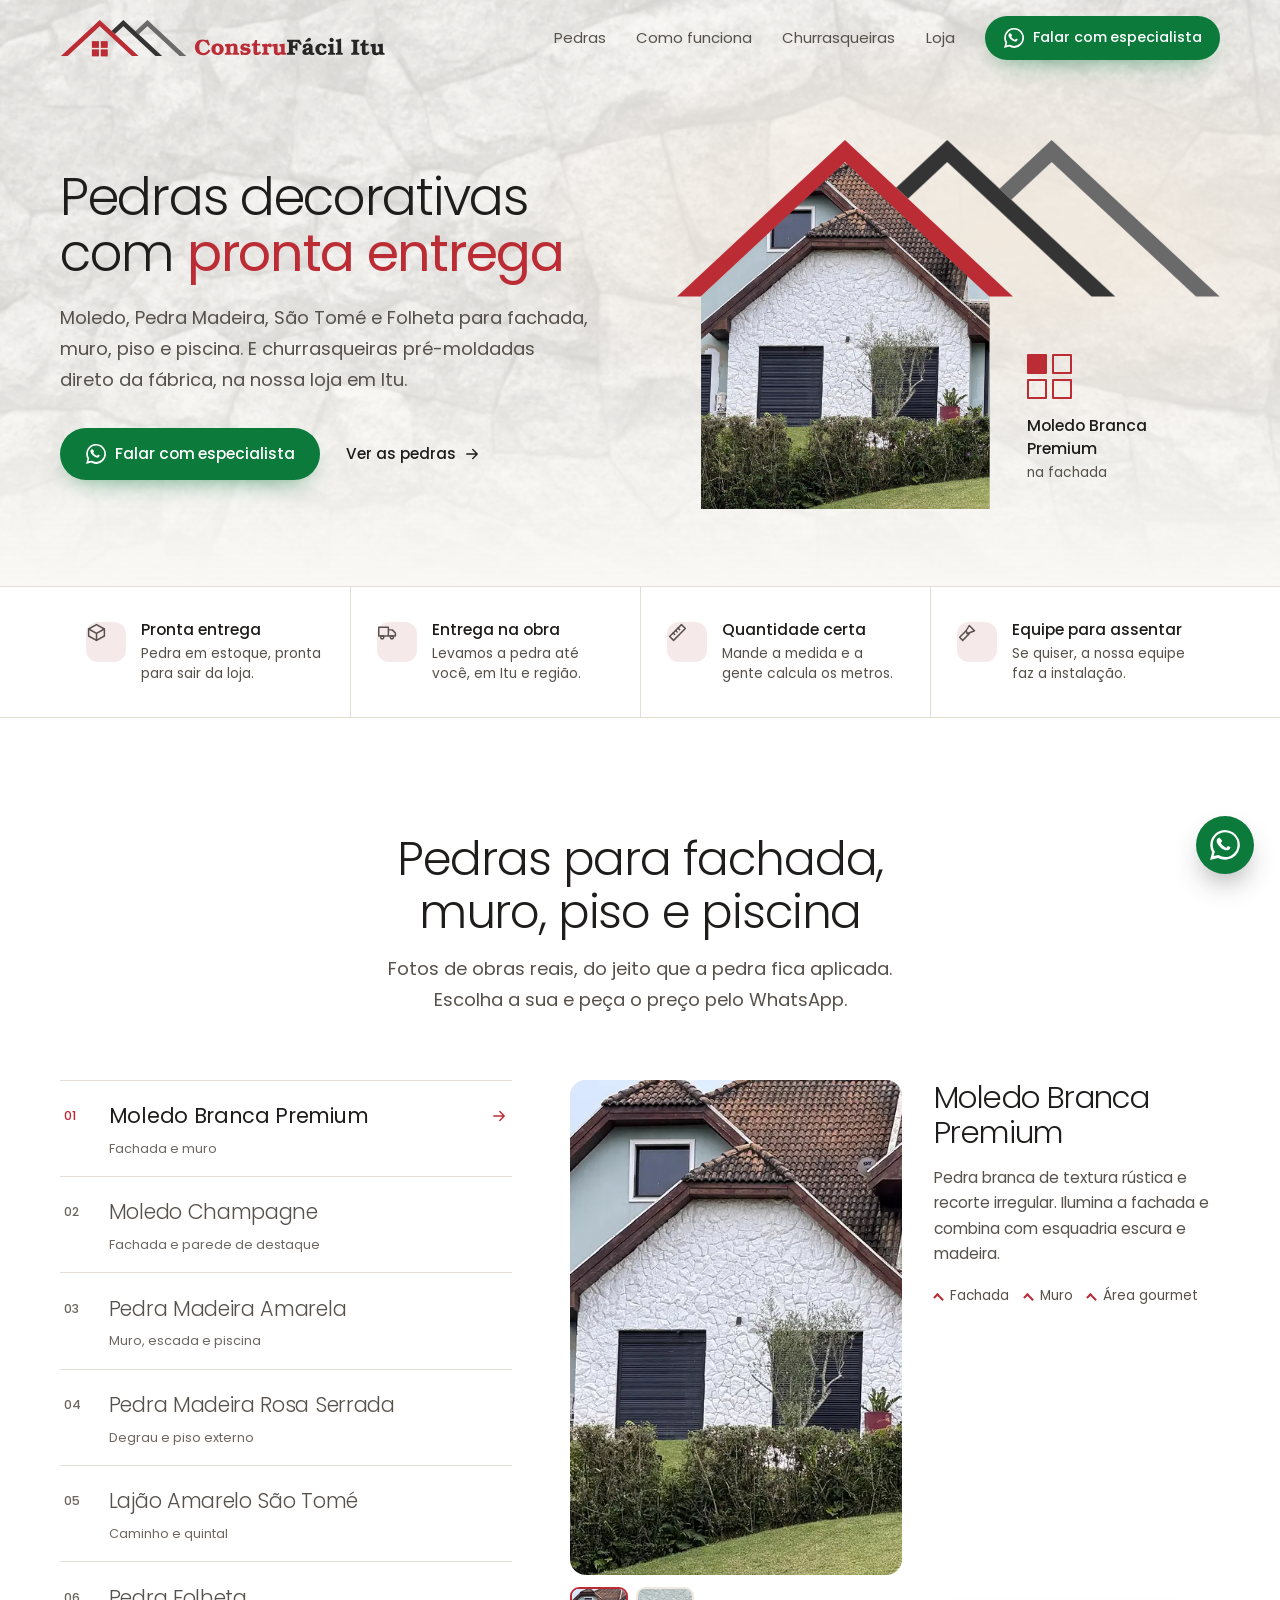
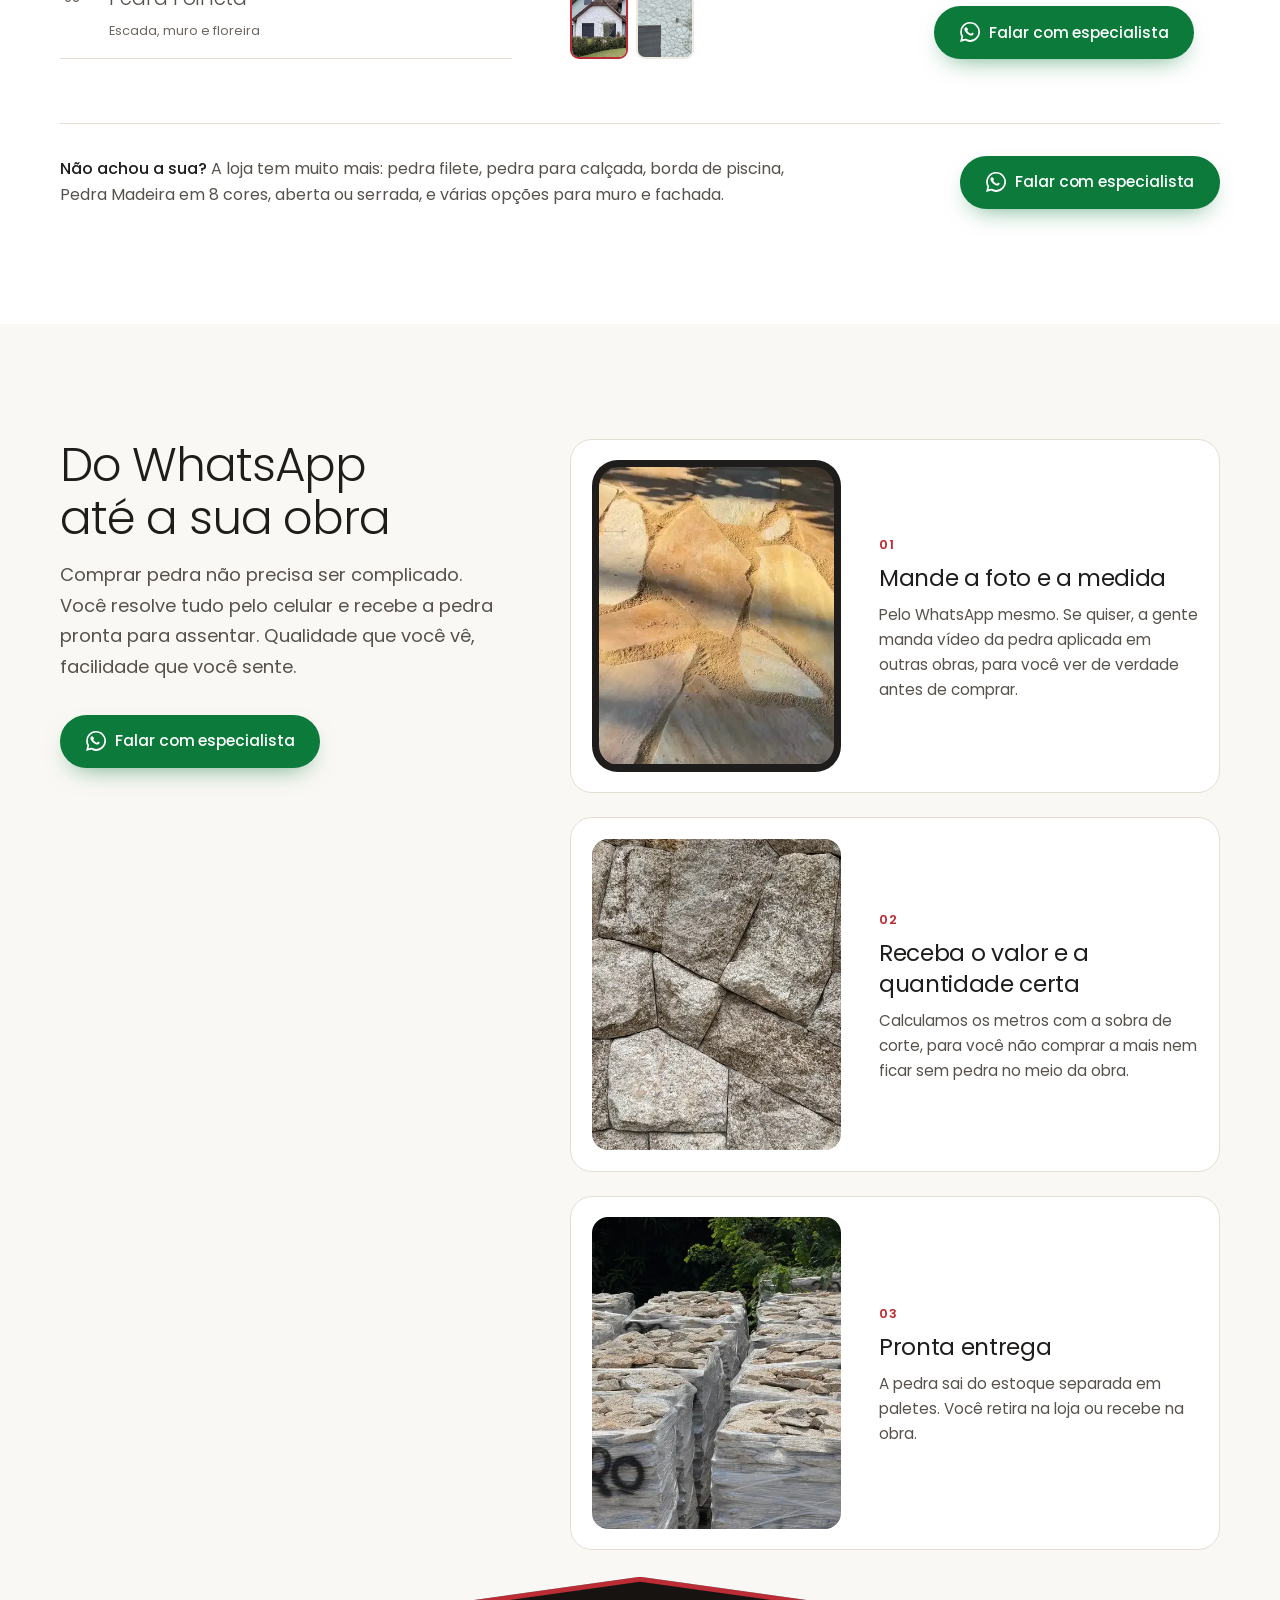
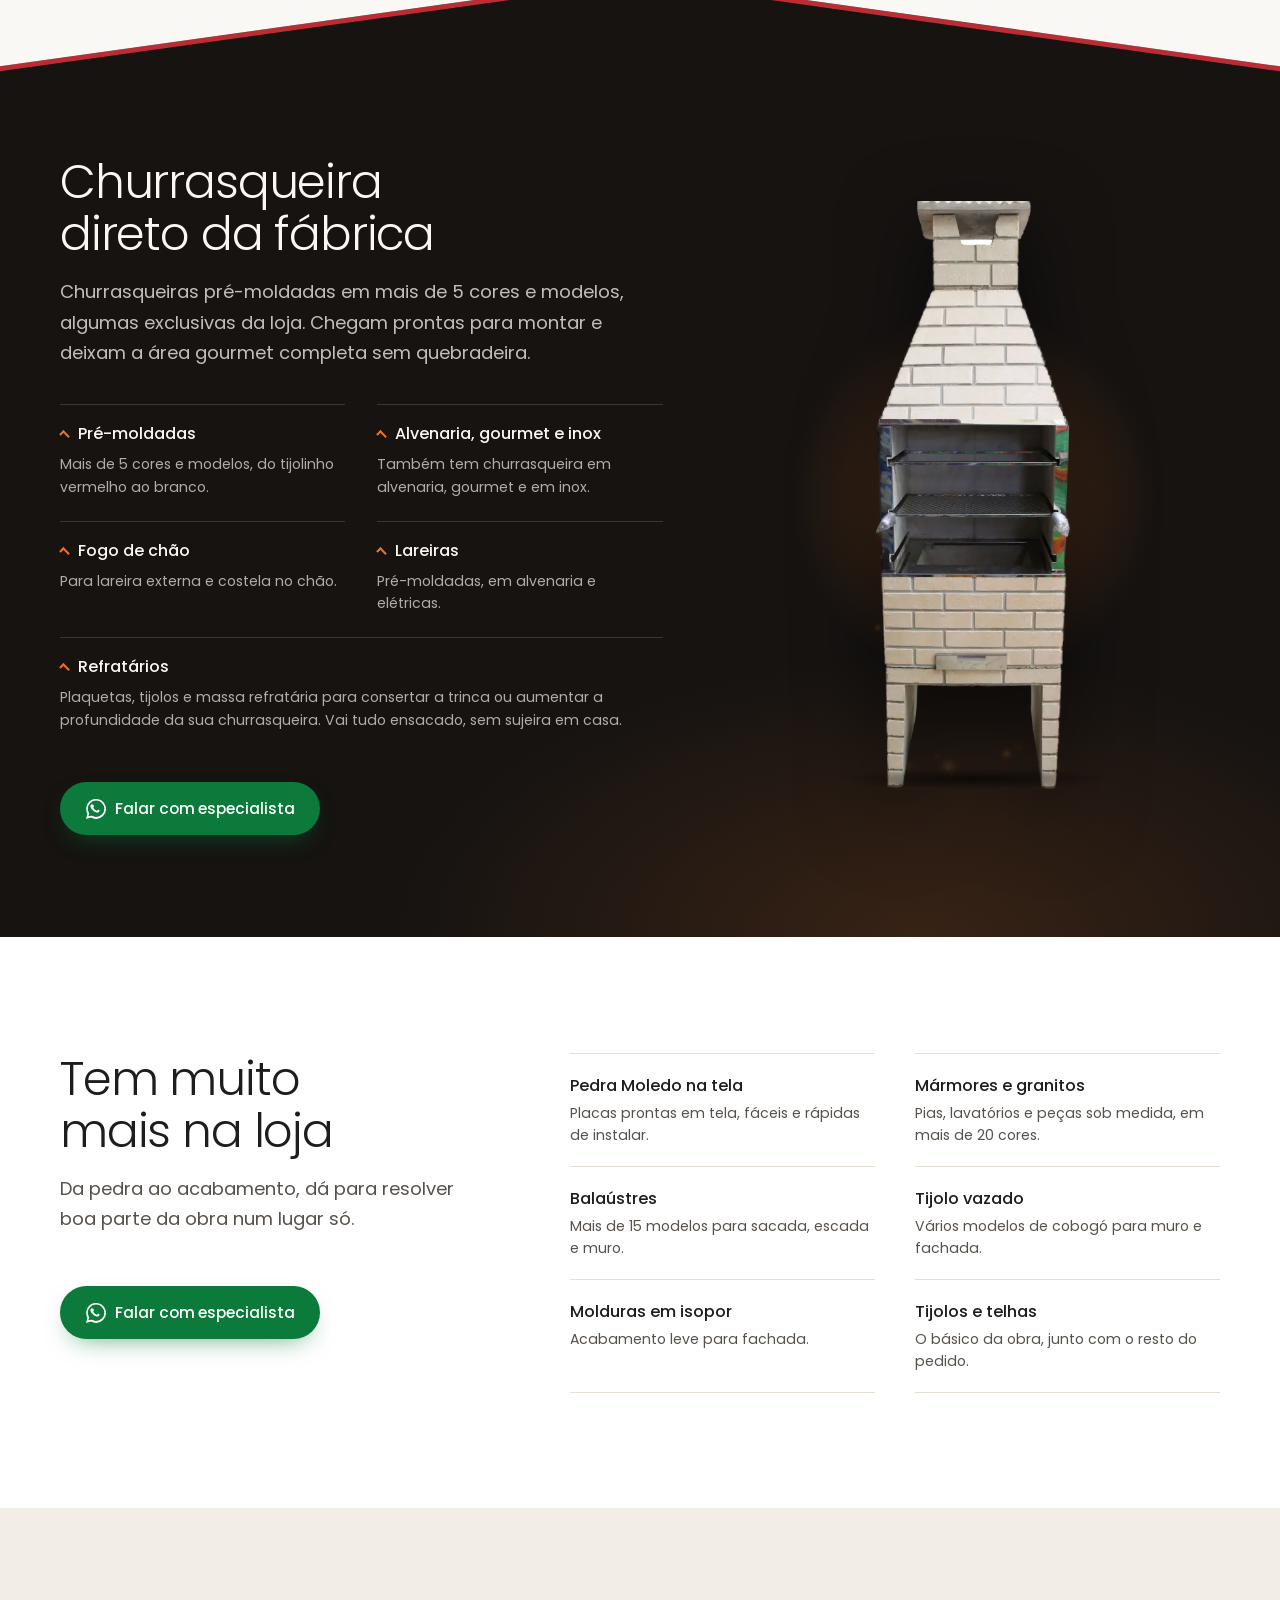
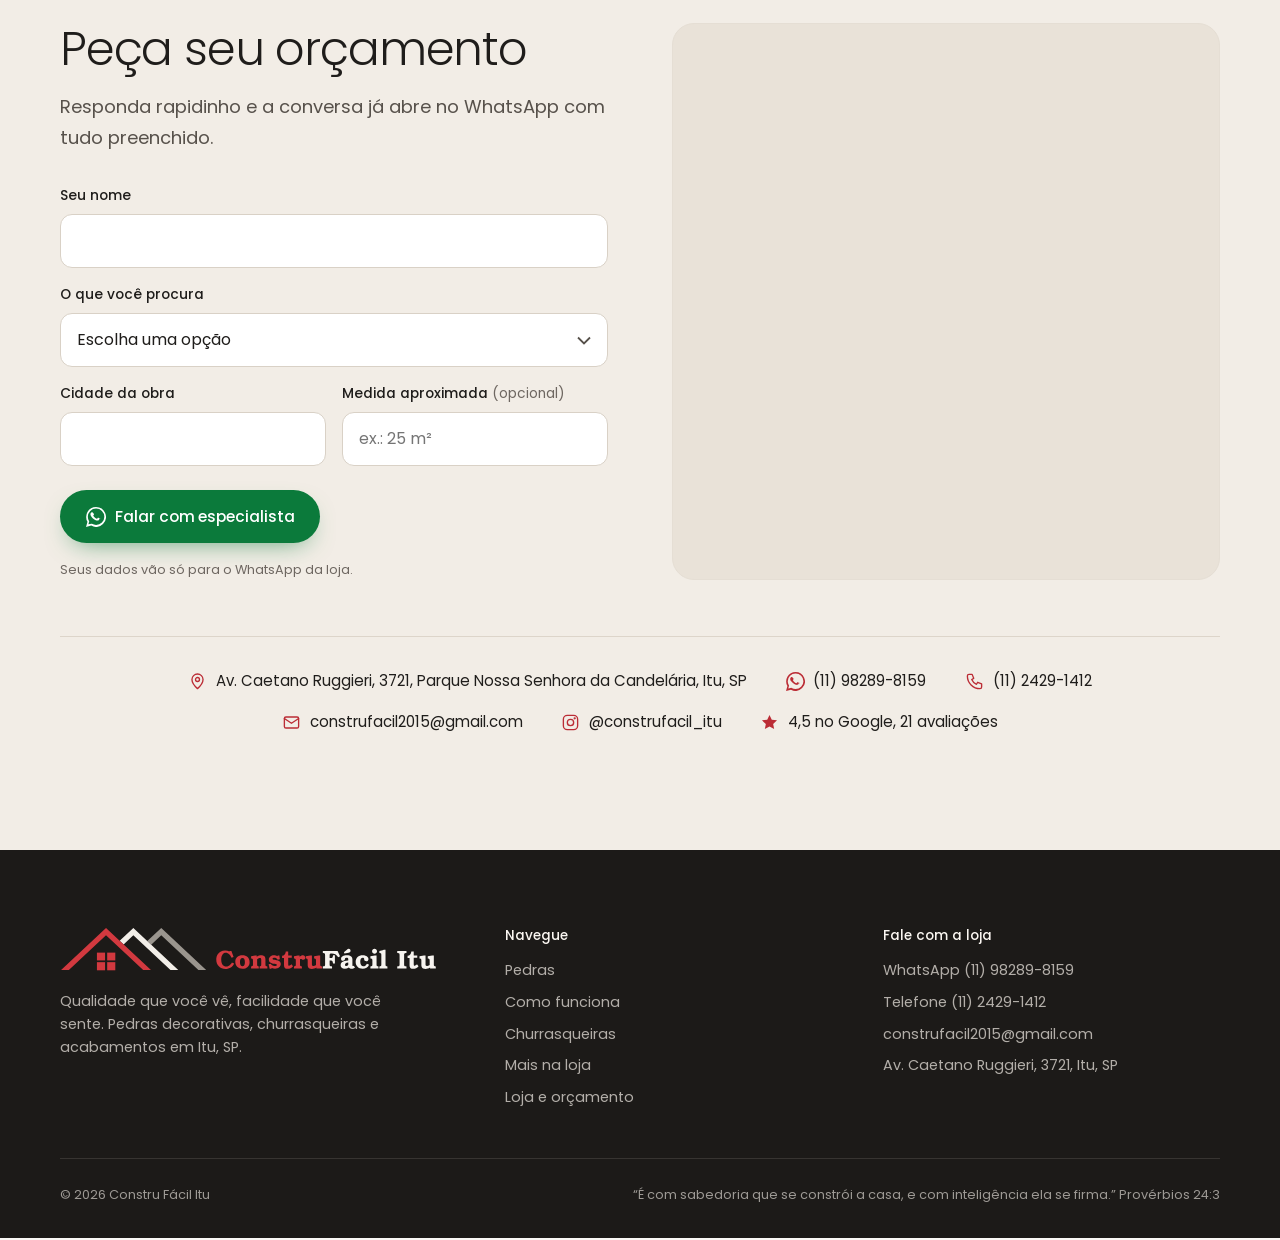
==== commit 2908fb65: "feat(hero): faint stone texture background behind the hero Moledo Champagne wall in grayscale at 14%" ====
--- a/index.html
+++ b/index.html
@@ -24,7 +24,7 @@
 <link rel="preload" as="image" href="assets/img/hero/h1-560.webp" media="(max-width:900px)" fetchpriority="high">
 <link rel="preload" as="image" href="assets/img/hero/h1-880.webp" media="(min-width:901px)" fetchpriority="high">
 <script>document.documentElement.classList.add('js')</script>
-<style>@font-face{font-family:'Poppins';src:url('assets/fonts/poppins-300.woff2') format('woff2');font-weight:300;font-display:optional}@font-face{font-family:'Poppins';src:url('assets/fonts/poppins-400.woff2') format('woff2');font-weight:400;font-display:optional}@font-face{font-family:'Poppins';src:url('assets/fonts/poppins-500.woff2') format('woff2');font-weight:500;font-display:optional}@font-face{font-family:'Poppins';src:url('assets/fonts/poppins-600.woff2') format('woff2');font-weight:600;font-display:optional}@font-face{font-family:'PoppinsFB';src:local('Arial'),local('Helvetica Neue'),local('Liberation Sans');size-adjust:112.5%}:root{--base:#FAF8F5;--papel:#FFFFFF;--areia:#F2EDE6;--linha:#E5DED4;--tinta:#1F1D1B;--tinta-2:#57514B;--tinta-3:#6E6761;--verm:#BB2C35;--verm-esc:#9C2229;--grafite:#343434;--cinza:#6A6A6A;--noite:#161311;--noite-2:#201C19;--brasa:#E8742A;--brasa-clara:#F6B26B;--zap:#0B7A3B;--zap-esc:#086131;--fonte:'Poppins','PoppinsFB',Arial,sans-serif;--wrap:1240px;--gut:clamp(1.25rem,5vw,2.5rem);--raio:16px;--sombra:0 18px 50px -24px rgba(31,29,27,.35)}*,*::before,*::after{box-sizing:border-box}html{-webkit-text-size-adjust:100%;scroll-behavior:smooth;scroll-padding-top:84px}body{margin:0;background:var(--base);color:var(--tinta);font-family:var(--fonte);font-weight:400;font-size:1rem;line-height:1.65;-webkit-font-smoothing:antialiased;overflow-x:clip}img,video,svg{display:block;max-width:100%}img{height:auto}a{color:inherit}h1,h2,h3,p,ul,ol,dl,dd,figure{margin:0}ul,ol{padding:0;list-style:none}button,input,select,textarea{font:inherit;color:inherit}:focus-visible{outline:2px solid var(--verm);outline-offset:3px;border-radius:4px}[hidden]{display:none !important}.sr{position:absolute;width:1px;height:1px;overflow:hidden;clip:rect(0 0 0 0);white-space:nowrap}.wrap{width:100%;max-width:var(--wrap);margin-inline:auto;padding-inline:var(--gut)}.verm{color:var(--verm)}h1,h2{font-weight:300;letter-spacing:-.025em;text-wrap:balance}h1{font-size:clamp(2rem,calc(.6rem + 3.3vw),3.35rem);line-height:1.08}h2{font-size:clamp(1.85rem,calc(1.05rem + 2.35vw),3.05rem);line-height:1.12}h3{font-weight:500;font-size:1.15rem;line-height:1.3;letter-spacing:-.01em}.lead{font-size:clamp(1rem,.94rem + .3vw,1.13rem);color:var(--tinta-2);line-height:1.7}.cab{max-width:46rem}.cab p{margin-top:1rem}.btn{display:inline-flex;align-items:center;justify-content:center;gap:.6rem;min-height:52px;padding:.85rem 1.6rem;border-radius:999px;font-weight:500;font-size:.97rem;letter-spacing:-.005em;text-decoration:none;white-space:nowrap;border:0;cursor:pointer;transition:background .2s,transform .2s,box-shadow .2s}.btn svg{width:20px;height:20px;flex:none}.btn--zap{background:var(--zap);color:#fff;box-shadow:0 10px 26px -12px rgba(11,122,59,.7)}.btn--zap:hover{background:var(--zap-esc);transform:translateY(-1px)}.btn--zap:active{transform:none}.link-seta{display:inline-flex;align-items:center;gap:.45rem;font-weight:500;font-size:.95rem;text-decoration:none;color:var(--tinta);padding:.5rem .2rem}.link-seta svg{width:18px;height:18px;transition:transform .2s}.link-seta:hover svg{transform:translateX(3px)}.sec-cta{margin-top:clamp(2.25rem,4vw,3.25rem);display:flex;justify-content:center}.topo{position:fixed;inset:0 0 auto;z-index:50;transition:background .3s,box-shadow .3s}.topo[data-fixo]{background:rgba(250,248,245,.96);box-shadow:0 1px 0 var(--linha)}.topo__in{display:flex;align-items:center;gap:1.5rem;height:76px}.marca{display:block;flex:none;line-height:0}.marca svg{height:38px;width:auto}.nav{display:flex;gap:1.9rem;margin-left:auto}.nav a{font-size:.93rem;text-decoration:none;color:var(--tinta-2);white-space:nowrap;transition:color .2s}.nav a:hover{color:var(--tinta)}.topo .btn{min-height:44px;padding:.55rem 1.15rem;font-size:.9rem;margin-left:.4rem}.menu-bt{display:none;margin-left:auto;width:44px;height:44px;border:0;background:none;padding:0;cursor:pointer}.menu-bt span{display:block;width:26px;height:2px;margin:6px auto;background:var(--tinta);transition:transform .25s,opacity .25s}.menu-bt[aria-expanded="true"] span:nth-child(1){transform:translateY(8px) rotate(45deg)}.menu-bt[aria-expanded="true"] span:nth-child(2){opacity:0}.menu-bt[aria-expanded="true"] span:nth-child(3){transform:translateY(-8px) rotate(-45deg)}.gaveta{position:fixed;inset:var(--topo-h,76px) 0 auto;z-index:49;background:var(--base);border-bottom:1px solid var(--linha);padding:1.25rem var(--gut) 1.75rem;display:none;text-align:center}.gaveta[data-aberta]{display:block}.gaveta a:not(.btn){display:block;padding:.85rem 0;font-size:1.08rem;text-decoration:none;border-bottom:1px solid var(--linha)}.gaveta .btn{margin-top:1.25rem}.hero{position:relative;padding:calc(76px + clamp(2rem,5vw,4.5rem)) 0 clamp(3rem,6vw,5.5rem);overflow:clip}.hero::before{content:"";position:absolute;inset:0;z-index:-1;background:radial-gradient(60% 55% at 78% 40%,#F1E9DE 0%,rgba(250,248,245,0) 70%)}.hero__grid{display:grid;grid-template-columns:minmax(0,1.02fr) minmax(0,1fr);gap:clamp(2rem,5vw,4.5rem);align-items:center}.hero__txt{max-width:40rem}.hero h1 .verm{font-weight:400}.hero__sub{margin-top:1.4rem;max-width:33rem}.hero__acoes{margin-top:2rem;display:flex;flex-wrap:wrap;align-items:center;gap:.9rem 1.4rem}.casa-bloco{position:relative;width:100%;max-width:720px;margin-left:auto}.casa{position:relative;width:100%;aspect-ratio:161.54/110}.casa__foto{position:absolute;left:4.358%;top:5.545%;width:53.19%;height:94.455%;clip-path:polygon(50% 0,100% 38.98%,100% 100%,0 100%,0 38.98%);background:#E9E2D8;overflow:hidden}.casa__foto img{position:absolute;inset:0;width:100%;height:100%;object-fit:cover;opacity:0;transform:scale(1.06);transition:opacity 1.1s ease,transform 7s cubic-bezier(.2,.7,.2,1)}.casa__foto img.on{opacity:1;transform:scale(1)}.casa__tel{position:absolute;inset:0;width:100%;height:100%;overflow:visible}.casa__leg{position:absolute;left:64.5%;top:58%;width:34%;font-size:.86rem;line-height:1.45;color:var(--tinta-2)}.casa__leg strong{display:block;font-weight:500;color:var(--tinta);font-size:.98rem;margin-bottom:.15rem}.janela{display:grid;grid-template-columns:repeat(2,20px);gap:5px;margin-bottom:1rem}.janela button{width:20px;height:20px;padding:0;border:2px solid var(--verm);background:transparent;cursor:pointer;border-radius:1px;transition:background .3s}.janela button[aria-current="true"]{background:var(--verm)}.js .casa__tel path{opacity:0;transform:translateY(-6px);animation:telha .9s cubic-bezier(.2,.7,.2,1) forwards}.js .casa__tel .t-verm{animation-delay:.05s}.js .casa__tel .t-preto{animation-delay:.22s}.js .casa__tel .t-cinza{animation-delay:.38s}@keyframes telha{to{opacity:1;transform:none}}.vant{background:var(--papel);border-block:1px solid var(--linha)}.vant__lista{display:grid;grid-template-columns:repeat(4,1fr)}.vant__lista li{padding:2rem clamp(1rem,2vw,1.75rem);display:flex;gap:.95rem;align-items:flex-start}.vant__lista li+li{border-left:1px solid var(--linha)}.vant__ic{flex:none;width:40px;height:40px;border-radius:12px;background:#F6E9E9;color:var(--verm);display:grid;place-items:center}.vant__ic svg{width:21px;height:21px}.vant strong{display:block;font-weight:500;font-size:.98rem;line-height:1.35}.vant span{display:block;font-size:.86rem;color:var(--tinta-2);line-height:1.5;margin-top:.2rem}.sec{padding-block:clamp(4.5rem,9vw,8rem)}.sec--papel{background:var(--papel)}.sec--areia{background:var(--areia)}.pedras__cab{display:flex;justify-content:center;text-align:center}.pedras__cab .cab{margin-inline:auto}.pedras__cab .lead{max-width:none}.sel{margin-top:clamp(2.5rem,5vw,4rem);display:grid;grid-template-columns:minmax(0,.82fr) minmax(0,1.18fr);gap:clamp(2rem,4.5vw,4.5rem);align-items:start}.sel__lista{border-top:1px solid var(--linha)}.sel__tab{display:grid;grid-template-columns:2.4rem 1fr auto;align-items:center;gap:.4rem;width:100%;padding:1.15rem .25rem;border:0;border-bottom:1px solid var(--linha);background:none;text-align:left;cursor:pointer;color:var(--tinta-3);transition:color .25s}.sel__tab .n{font-size:.78rem;font-weight:500;letter-spacing:.04em;color:var(--tinta-3)}.sel__tab .nm{font-size:clamp(1.05rem,.9rem + .5vw,1.35rem);font-weight:300;letter-spacing:-.015em;color:var(--tinta-2);transition:color .25s}.sel__tab .us{grid-column:2;font-size:.8rem;color:var(--tinta-3);line-height:1.4}.sel__tab svg{grid-row:1;grid-column:3;width:18px;height:18px;color:var(--verm);opacity:0;transform:translateX(-6px);transition:opacity .25s,transform .25s}.sel__tab:hover .nm{color:var(--tinta)}.sel__tab[aria-selected="true"] .nm{color:var(--tinta);font-weight:400}.sel__tab[aria-selected="true"] .n{color:var(--verm)}.sel__tab[aria-selected="true"] svg{opacity:1;transform:none}.painel[hidden]{display:none}.painel{display:grid;grid-template-columns:minmax(0,1fr) minmax(0,.86fr);gap:clamp(1.25rem,2.5vw,2.25rem);align-items:end}.painel__fig{position:relative;border-radius:var(--raio);overflow:hidden;aspect-ratio:4/5;background:#E9E2D8}.painel__fig img{position:absolute;inset:0;width:100%;height:100%;object-fit:cover;transition:opacity .45s}.painel__fig img.trocando{opacity:0}.minis{display:flex;gap:.55rem;margin-top:.75rem}.minis button{width:58px;height:72px;padding:0;border:2px solid transparent;border-radius:9px;overflow:hidden;cursor:pointer;background:#E9E2D8;opacity:.75;transition:opacity .2s,border-color .2s}.minis button:hover{opacity:1}.minis button[aria-pressed="true"]{border-color:var(--verm);opacity:1}.minis img{width:100%;height:100%;object-fit:cover}.painel__txt h3{font-size:clamp(1.45rem,1.2rem + .9vw,1.95rem);font-weight:300;letter-spacing:-.02em;line-height:1.15}.painel__txt p{margin-top:.9rem;color:var(--tinta-2);font-size:.97rem}.usos{margin-top:1.15rem;display:flex;flex-wrap:wrap;gap:.35rem .9rem;font-size:.85rem;color:var(--tinta-2)}.usos li{display:inline-flex;align-items:center;gap:.45rem}.usos li::before{content:"";width:9px;height:6px;border-top:2px solid var(--verm);border-left:2px solid var(--verm);transform:rotate(45deg) translate(1px,1px);flex:none}.painel__txt .btn{margin-top:1.6rem}.pedras__mais{margin-top:clamp(2.75rem,5vw,4rem);padding-top:2rem;border-top:1px solid var(--linha);display:flex;flex-wrap:wrap;align-items:center;justify-content:space-between;gap:1.25rem 2rem}.pedras__mais p{max-width:46rem;color:var(--tinta-2)}.pedras__mais strong{font-weight:500;color:var(--tinta)}@media (min-width:1081px){.sel{align-items:stretch}.sel__paineis{display:flex;flex-direction:column}.painel{flex:1;align-items:stretch}.painel>div:first-child{display:flex;flex-direction:column}.painel__fig{aspect-ratio:auto;flex:1;min-height:380px}.painel__txt{display:flex;flex-direction:column;align-items:flex-start}.painel__txt .usos{margin-bottom:1.75rem}.painel__txt .btn{margin-top:auto}}.func{display:grid;grid-template-columns:minmax(0,.8fr) minmax(0,1.2fr);gap:clamp(2rem,6vw,6rem);align-items:start}.func__fixo{position:sticky;top:120px}.func__fixo .btn{margin-top:2rem}.passos{display:grid;gap:clamp(1rem,2vw,1.5rem)}.passo{display:grid;grid-template-columns:minmax(0,.78fr) minmax(0,1fr);gap:clamp(1.25rem,3vw,2.5rem);align-items:center;background:var(--papel);border:1px solid var(--linha);border-radius:calc(var(--raio) + 6px);padding:clamp(1rem,1.6vw,1.35rem)}.passo__m{border-radius:var(--raio);overflow:hidden;aspect-ratio:4/5;background:#E9E2D8;position:relative}.passo__m img,.passo__m video{width:100%;height:100%;object-fit:cover}.passo__m--fone{background:#1F1D1B;border-radius:26px;padding:7px}.passo__m--fone video,.passo__m--fone img{border-radius:20px}.passo__n{display:inline-block;font-size:.8rem;font-weight:600;color:var(--verm);letter-spacing:.04em}.passo h3{margin-top:.35rem;font-size:clamp(1.2rem,1.05rem + .5vw,1.45rem);font-weight:400;letter-spacing:-.015em}.passo p{margin-top:.55rem;color:var(--tinta-2);font-size:.95rem}.churras{--pico:clamp(44px,7vw,112px);position:relative;background:var(--noite);color:#F3EEE7;clip-path:polygon(0 var(--pico),50% 0,100% var(--pico),100% 100%,0 100%);margin-top:calc(var(--pico) * -1 + 1px);padding-top:calc(var(--pico) + clamp(3.5rem,7vw,6rem));padding-bottom:clamp(4.5rem,8vw,7rem);overflow:hidden}.churras::before{content:"";position:absolute;inset:0 0 auto;height:calc(var(--pico) + 6px);z-index:2;background:var(--verm);pointer-events:none;clip-path:polygon(0 var(--pico),50% 0,100% var(--pico),100% calc(var(--pico) + 5px),50% 5px,0 calc(var(--pico) + 5px))}.churras::after{content:"";position:absolute;inset:auto 0 0;height:60%;pointer-events:none;background:radial-gradient(60% 70% at 72% 100%,rgba(232,116,42,.16),transparent 70%)}.churras__grid{position:relative;z-index:1;display:grid;grid-template-columns:minmax(0,1.1fr) minmax(0,.9fr);gap:clamp(2rem,5vw,5rem);align-items:center}.churras h2{color:#FBF7F2}.churras .lead{color:rgba(243,238,231,.78)}.prods{margin-top:2.2rem;display:grid;grid-template-columns:1fr 1fr;gap:1.4rem 2rem}.prods div{border-top:1px solid rgba(243,238,231,.16);padding-top:1rem}.prods dt{font-weight:500;font-size:1rem;color:#FBF7F2;display:flex;align-items:center;gap:.55rem}.prods dt::before{content:"";width:9px;height:6px;border-top:2px solid var(--brasa);border-left:2px solid var(--brasa);transform:rotate(45deg) translate(1px,1px);flex:none}.prods dd{margin-top:.35rem;font-size:.88rem;line-height:1.6;color:rgba(243,238,231,.7)}.prods .larga{grid-column:1/-1}.churras .sec-cta{justify-content:flex-start}.forno{position:relative;display:grid;place-items:center;min-height:clamp(420px,52vw,640px)}.forno::before{content:"";position:absolute;width:78%;aspect-ratio:1;border-radius:50%;background:radial-gradient(circle,rgba(246,178,107,.34) 0%,rgba(232,116,42,.14) 38%,transparent 68%)}.forno canvas{position:absolute;inset:0;width:100%;height:100%}.forno img{position:relative;height:clamp(380px,46vw,600px);width:auto;filter:drop-shadow(0 30px 40px rgba(0,0,0,.55))}.forno__chao{position:absolute;bottom:4%;width:56%;height:22px;border-radius:50%;background:radial-gradient(closest-side,rgba(0,0,0,.6),transparent)}.loja-mais .sec-cta{justify-content:flex-start}.loja-mais{display:grid;grid-template-columns:minmax(0,.8fr) minmax(0,1.2fr);gap:clamp(2rem,6vw,6rem);align-items:start}.indice{display:grid;grid-template-columns:1fr 1fr;column-gap:2.5rem}.indice li{padding:1.2rem 0;border-bottom:1px solid var(--linha)}.indice li:nth-child(-n+2){border-top:1px solid var(--linha)}.indice strong{display:block;font-weight:500;font-size:1.02rem}.indice span{display:block;font-size:.88rem;color:var(--tinta-2);margin-top:.2rem;line-height:1.55}.orc{display:grid;grid-template-columns:minmax(0,1fr) minmax(0,1fr);gap:clamp(2rem,5vw,5rem);align-items:start}.form{margin-top:2rem;display:grid;gap:1rem}.campo{display:grid;gap:.4rem}.campo label{font-size:.86rem;font-weight:500}.campo label span{font-weight:400;color:var(--tinta-3)}.campo input,.campo select{width:100%;min-height:52px;padding:.8rem 1rem;border:1px solid #D9D1C6;border-radius:12px;background:var(--papel);font-size:1rem;transition:border-color .2s,box-shadow .2s;appearance:none}.campo select{background-image:url("data:image/svg+xml,%3Csvg xmlns='http://www.w3.org/2000/svg' width='14' height='9' fill='none'%3E%3Cpath d='M1 1.5l6 6 6-6' stroke='%2357514B' stroke-width='1.8'/%3E%3C/svg%3E");background-repeat:no-repeat;background-position:right 1rem center;padding-right:2.6rem}.campo input:focus,.campo select:focus{outline:none;border-color:var(--verm);box-shadow:0 0 0 3px rgba(187,44,53,.14)}.form__duo{display:grid;grid-template-columns:1fr 1fr;gap:1rem}.form .btn{margin-top:.5rem;justify-self:start}.form__nota{font-size:.8rem;color:var(--tinta-3)}.orc{align-items:stretch}.mapa-card{border:1px solid var(--linha);border-radius:calc(var(--raio) + 6px);overflow:hidden;background:#E9E2D8;min-height:420px;display:flex}.mapa{flex:1;min-height:420px}.infos{margin-top:clamp(2.5rem,5vw,3.5rem);padding-top:2rem;border-top:1px solid #DDD5CA;display:flex;flex-wrap:wrap;justify-content:center;gap:1rem 2.4rem;font-size:.94rem}.infos li{display:inline-flex;align-items:center;gap:.55rem}.infos svg{width:19px;height:19px;flex:none;color:var(--verm)}.infos a{text-decoration:none}.infos a:hover{text-decoration:underline}.mapa iframe{display:block;width:100%;height:100%;border:0;filter:grayscale(.5) contrast(1.05) saturate(.9)}.rodape{background:#1C1A18;color:rgba(243,238,231,.7);padding:clamp(3.5rem,6vw,5rem) 0 2rem;font-size:.9rem}.rodape__grid{display:grid;grid-template-columns:1.2fr 1fr 1fr;gap:2.5rem}.rodape__marca svg{height:44px;width:auto}.rodape__frase{margin-top:1.2rem;max-width:22rem;line-height:1.6}.rodape .rod-t{margin:0 0 .9rem;font-size:.85rem;font-weight:500;color:#FBF7F2;letter-spacing:0}.rodape li+li{margin-top:.5rem}.rodape a{text-decoration:none}.rodape a:hover{color:#FBF7F2}.rodape__prov{margin-top:3rem;padding-top:1.6rem;border-top:1px solid rgba(243,238,231,.12);display:flex;justify-content:space-between;gap:1rem;flex-wrap:wrap;font-size:.8rem;color:rgba(243,238,231,.6)}.rodape__prov em{font-style:normal}.zap-flut{position:fixed;right:clamp(14px,2.5vw,26px);bottom:clamp(14px,2.5vw,26px);z-index:40;width:58px;height:58px;border-radius:50%;background:var(--zap);color:#fff;display:grid;place-items:center;box-shadow:0 14px 30px -10px rgba(0,0,0,.45);transition:transform .2s,background .2s}.zap-flut:hover{background:var(--zap-esc);transform:scale(1.05)}.zap-flut svg{width:30px;height:30px}.js [data-sobe]{opacity:0;transform:translateY(22px);transition:opacity .8s cubic-bezier(.2,.7,.2,1),transform .8s cubic-bezier(.2,.7,.2,1)}.js [data-sobe].dentro{opacity:1;transform:none}@media (max-width:1100px){.nav{display:none}.menu-bt{display:block;margin-left:.5rem}.topo .btn{margin-left:auto}}@media (max-width:1080px){.nav{gap:1.3rem}.vant__lista{grid-template-columns:1fr 1fr}.vant__lista li:nth-child(3){border-left:0}.vant__lista li:nth-child(n+3){border-top:1px solid var(--linha)}.painel{grid-template-columns:1fr}.painel__fig{aspect-ratio:5/4}.prods{grid-template-columns:1fr}}@media (max-width:900px){.nav,.topo .btn{display:none}.menu-bt{display:block}.topo__in{height:68px}:root{--topo-h:68px}.marca svg{height:32px}html{scroll-padding-top:76px}h1{font-size:clamp(1.6rem,calc((min(100vw - 2.5rem,90vw)) * .0975),2.5rem)}h2{font-size:clamp(1.65rem,calc((min(100vw - 2.5rem,90vw)) * .088),2.3rem)}.hero{padding-top:calc(68px + 2rem);text-align:center}.hero__grid{grid-template-columns:1fr}.hero__txt{max-width:none;margin-inline:auto}.hero__sub{margin-inline:auto}.hero__acoes{justify-content:center}.casa-bloco{max-width:none;margin:.5rem 0 0}.casa{width:128%;margin-left:10.4%}.casa__leg{position:static;width:auto;text-align:center;margin-top:1.1rem}.janela{justify-content:center;margin:0 auto .8rem}.cab,.pedras__cab,.func__fixo,.loja-mais>div:first-child,.orc>div:first-child{text-align:center;margin-inline:auto}.pedras__cab{justify-content:center}.sel{grid-template-columns:1fr}.sel__lista{position:static;display:flex;gap:.5rem;overflow-x:auto;border:0;padding-bottom:.4rem;margin-inline:calc(var(--gut) * -1);padding-inline:var(--gut);scrollbar-width:none;justify-content:flex-start}.sel__lista::-webkit-scrollbar{display:none}.sel__tab{display:block;width:auto;flex:none;border:1px solid var(--linha);border-radius:999px;padding:.6rem 1.05rem;background:var(--papel)}.sel__tab .n,.sel__tab .us,.sel__tab svg{display:none}.sel__tab .nm{font-size:.93rem;font-weight:400;white-space:nowrap}.sel__tab[aria-selected="true"]{background:var(--tinta);border-color:var(--tinta)}.sel__tab[aria-selected="true"] .nm{color:#fff}.painel{text-align:center}.minis{justify-content:center}.usos{justify-content:center}.pedras__mais{flex-direction:column;text-align:center}.func{grid-template-columns:1fr}.func__fixo{position:static}.passo{grid-template-columns:1fr;text-align:center;position:sticky;top:calc(84px + var(--i,0) * 14px)}.passo__m{max-width:360px;width:100%;margin-inline:auto;aspect-ratio:4/3}.passo__m--fone{aspect-ratio:448/804;max-width:230px}.churras{text-align:center}.churras__grid{grid-template-columns:1fr}.forno{order:-1;min-height:420px}.prods{text-align:center}.prods dt{justify-content:center}.churras .sec-cta{justify-content:center}.loja-mais{grid-template-columns:1fr}.loja-mais .sec-cta{justify-content:center}.mapa-card,.mapa{min-height:300px}.infos{flex-direction:column;align-items:center;text-align:center;gap:.85rem}.q-d{display:none}.orc{grid-template-columns:1fr}.form .btn{justify-self:center}.rodape__grid{grid-template-columns:1fr;text-align:center}.rodape__marca svg{margin-inline:auto}.rodape__frase{margin-inline:auto}.rodape__prov{justify-content:center;text-align:center}}@media (max-width:620px){.vant__lista{grid-template-columns:1fr 1fr;padding-inline:0}.vant__lista li{flex-direction:column;align-items:center;text-align:center;gap:.6rem;padding:1.4rem .9rem}.vant__lista li:nth-child(odd){border-left:0}.vant__lista li:nth-child(even){border-left:1px solid var(--linha)}.indice{grid-template-columns:1fr}.indice li:nth-child(2){border-top:0}.indice{text-align:center}.form__duo{grid-template-columns:1fr}.btn{padding-inline:1.3rem;font-size:.94rem}.painel__fig{aspect-ratio:4/5}}@media (max-width:359px){.btn{white-space:normal;text-align:center;line-height:1.3}}@media (prefers-reduced-motion:reduce){html{scroll-behavior:auto}*,*::before,*::after{animation-duration:.01ms !important;animation-iteration-count:1 !important;transition-duration:.01ms !important}.js [data-sobe]{opacity:1;transform:none}}</style>
+<style>@font-face{font-family:'Poppins';src:url('assets/fonts/poppins-300.woff2') format('woff2');font-weight:300;font-display:optional}@font-face{font-family:'Poppins';src:url('assets/fonts/poppins-400.woff2') format('woff2');font-weight:400;font-display:optional}@font-face{font-family:'Poppins';src:url('assets/fonts/poppins-500.woff2') format('woff2');font-weight:500;font-display:optional}@font-face{font-family:'Poppins';src:url('assets/fonts/poppins-600.woff2') format('woff2');font-weight:600;font-display:optional}@font-face{font-family:'PoppinsFB';src:local('Arial'),local('Helvetica Neue'),local('Liberation Sans');size-adjust:112.5%}:root{--base:#FAF8F5;--papel:#FFFFFF;--areia:#F2EDE6;--linha:#E5DED4;--tinta:#1F1D1B;--tinta-2:#57514B;--tinta-3:#6E6761;--verm:#BB2C35;--verm-esc:#9C2229;--grafite:#343434;--cinza:#6A6A6A;--noite:#161311;--noite-2:#201C19;--brasa:#E8742A;--brasa-clara:#F6B26B;--zap:#0B7A3B;--zap-esc:#086131;--fonte:'Poppins','PoppinsFB',Arial,sans-serif;--wrap:1240px;--gut:clamp(1.25rem,5vw,2.5rem);--raio:16px;--sombra:0 18px 50px -24px rgba(31,29,27,.35)}*,*::before,*::after{box-sizing:border-box}html{-webkit-text-size-adjust:100%;scroll-behavior:smooth;scroll-padding-top:84px}body{margin:0;background:var(--base);color:var(--tinta);font-family:var(--fonte);font-weight:400;font-size:1rem;line-height:1.65;-webkit-font-smoothing:antialiased;overflow-x:clip}img,video,svg{display:block;max-width:100%}img{height:auto}a{color:inherit}h1,h2,h3,p,ul,ol,dl,dd,figure{margin:0}ul,ol{padding:0;list-style:none}button,input,select,textarea{font:inherit;color:inherit}:focus-visible{outline:2px solid var(--verm);outline-offset:3px;border-radius:4px}[hidden]{display:none !important}.sr{position:absolute;width:1px;height:1px;overflow:hidden;clip:rect(0 0 0 0);white-space:nowrap}.wrap{width:100%;max-width:var(--wrap);margin-inline:auto;padding-inline:var(--gut)}.verm{color:var(--verm)}h1,h2{font-weight:300;letter-spacing:-.025em;text-wrap:balance}h1{font-size:clamp(2rem,calc(.6rem + 3.3vw),3.35rem);line-height:1.08}h2{font-size:clamp(1.85rem,calc(1.05rem + 2.35vw),3.05rem);line-height:1.12}h3{font-weight:500;font-size:1.15rem;line-height:1.3;letter-spacing:-.01em}.lead{font-size:clamp(1rem,.94rem + .3vw,1.13rem);color:var(--tinta-2);line-height:1.7}.cab{max-width:46rem}.cab p{margin-top:1rem}.btn{display:inline-flex;align-items:center;justify-content:center;gap:.6rem;min-height:52px;padding:.85rem 1.6rem;border-radius:999px;font-weight:500;font-size:.97rem;letter-spacing:-.005em;text-decoration:none;white-space:nowrap;border:0;cursor:pointer;transition:background .2s,transform .2s,box-shadow .2s}.btn svg{width:20px;height:20px;flex:none}.btn--zap{background:var(--zap);color:#fff;box-shadow:0 10px 26px -12px rgba(11,122,59,.7)}.btn--zap:hover{background:var(--zap-esc);transform:translateY(-1px)}.btn--zap:active{transform:none}.link-seta{display:inline-flex;align-items:center;gap:.45rem;font-weight:500;font-size:.95rem;text-decoration:none;color:var(--tinta);padding:.5rem .2rem}.link-seta svg{width:18px;height:18px;transition:transform .2s}.link-seta:hover svg{transform:translateX(3px)}.sec-cta{margin-top:clamp(2.25rem,4vw,3.25rem);display:flex;justify-content:center}.topo{position:fixed;inset:0 0 auto;z-index:50;transition:background .3s,box-shadow .3s}.topo[data-fixo]{background:rgba(250,248,245,.96);box-shadow:0 1px 0 var(--linha)}.topo__in{display:flex;align-items:center;gap:1.5rem;height:76px}.marca{display:block;flex:none;line-height:0}.marca svg{height:38px;width:auto}.nav{display:flex;gap:1.9rem;margin-left:auto}.nav a{font-size:.93rem;text-decoration:none;color:var(--tinta-2);white-space:nowrap;transition:color .2s}.nav a:hover{color:var(--tinta)}.topo .btn{min-height:44px;padding:.55rem 1.15rem;font-size:.9rem;margin-left:.4rem}.menu-bt{display:none;margin-left:auto;width:44px;height:44px;border:0;background:none;padding:0;cursor:pointer}.menu-bt span{display:block;width:26px;height:2px;margin:6px auto;background:var(--tinta);transition:transform .25s,opacity .25s}.menu-bt[aria-expanded="true"] span:nth-child(1){transform:translateY(8px) rotate(45deg)}.menu-bt[aria-expanded="true"] span:nth-child(2){opacity:0}.menu-bt[aria-expanded="true"] span:nth-child(3){transform:translateY(-8px) rotate(-45deg)}.gaveta{position:fixed;inset:var(--topo-h,76px) 0 auto;z-index:49;background:var(--base);border-bottom:1px solid var(--linha);padding:1.25rem var(--gut) 1.75rem;display:none;text-align:center}.gaveta[data-aberta]{display:block}.gaveta a:not(.btn){display:block;padding:.85rem 0;font-size:1.08rem;text-decoration:none;border-bottom:1px solid var(--linha)}.gaveta .btn{margin-top:1.25rem}.hero{position:relative;padding:calc(76px + clamp(2rem,5vw,4.5rem)) 0 clamp(3rem,6vw,5.5rem);overflow:clip}.hero::before{content:"";position:absolute;inset:0;z-index:-1;background:radial-gradient(60% 55% at 78% 40%,#F1E9DE 0%,rgba(250,248,245,0) 70%)}.hero::after{content:"";position:absolute;inset:0;z-index:-2;opacity:0;transition:opacity 1.4s ease;background:center/cover no-repeat;-webkit-mask-image:linear-gradient(to bottom,#000 62%,transparent);mask-image:linear-gradient(to bottom,#000 62%,transparent)}.fundo-ok .hero::after{background-image:url('assets/img/hero/fundo-1280.webp');opacity:.14}.hero__grid{display:grid;grid-template-columns:minmax(0,1.02fr) minmax(0,1fr);gap:clamp(2rem,5vw,4.5rem);align-items:center}.hero__txt{max-width:40rem}.hero h1 .verm{font-weight:400}.hero__sub{margin-top:1.4rem;max-width:33rem}.hero__acoes{margin-top:2rem;display:flex;flex-wrap:wrap;align-items:center;gap:.9rem 1.4rem}.casa-bloco{position:relative;width:100%;max-width:720px;margin-left:auto}.casa{position:relative;width:100%;aspect-ratio:161.54/110}.casa__foto{position:absolute;left:4.358%;top:5.545%;width:53.19%;height:94.455%;clip-path:polygon(50% 0,100% 38.98%,100% 100%,0 100%,0 38.98%);background:#E9E2D8;overflow:hidden}.casa__foto img{position:absolute;inset:0;width:100%;height:100%;object-fit:cover;opacity:0;transform:scale(1.06);transition:opacity 1.1s ease,transform 7s cubic-bezier(.2,.7,.2,1)}.casa__foto img.on{opacity:1;transform:scale(1)}.casa__tel{position:absolute;inset:0;width:100%;height:100%;overflow:visible}.casa__leg{position:absolute;left:64.5%;top:58%;width:34%;font-size:.86rem;line-height:1.45;color:var(--tinta-2)}.casa__leg strong{display:block;font-weight:500;color:var(--tinta);font-size:.98rem;margin-bottom:.15rem}.janela{display:grid;grid-template-columns:repeat(2,20px);gap:5px;margin-bottom:1rem}.janela button{width:20px;height:20px;padding:0;border:2px solid var(--verm);background:transparent;cursor:pointer;border-radius:1px;transition:background .3s}.janela button[aria-current="true"]{background:var(--verm)}.js .casa__tel path{opacity:0;transform:translateY(-6px);animation:telha .9s cubic-bezier(.2,.7,.2,1) forwards}.js .casa__tel .t-verm{animation-delay:.05s}.js .casa__tel .t-preto{animation-delay:.22s}.js .casa__tel .t-cinza{animation-delay:.38s}@keyframes telha{to{opacity:1;transform:none}}.vant{background:var(--papel);border-block:1px solid var(--linha)}.vant__lista{display:grid;grid-template-columns:repeat(4,1fr)}.vant__lista li{padding:2rem clamp(1rem,2vw,1.75rem);display:flex;gap:.95rem;align-items:flex-start}.vant__lista li+li{border-left:1px solid var(--linha)}.vant__ic{flex:none;width:40px;height:40px;border-radius:12px;background:#F6E9E9;color:var(--verm);display:grid;place-items:center}.vant__ic svg{width:21px;height:21px}.vant strong{display:block;font-weight:500;font-size:.98rem;line-height:1.35}.vant span{display:block;font-size:.86rem;color:var(--tinta-2);line-height:1.5;margin-top:.2rem}.sec{padding-block:clamp(4.5rem,9vw,8rem)}.sec--papel{background:var(--papel)}.sec--areia{background:var(--areia)}.pedras__cab{display:flex;justify-content:center;text-align:center}.pedras__cab .cab{margin-inline:auto}.pedras__cab .lead{max-width:none}.sel{margin-top:clamp(2.5rem,5vw,4rem);display:grid;grid-template-columns:minmax(0,.82fr) minmax(0,1.18fr);gap:clamp(2rem,4.5vw,4.5rem);align-items:start}.sel__lista{border-top:1px solid var(--linha)}.sel__tab{display:grid;grid-template-columns:2.4rem 1fr auto;align-items:center;gap:.4rem;width:100%;padding:1.15rem .25rem;border:0;border-bottom:1px solid var(--linha);background:none;text-align:left;cursor:pointer;color:var(--tinta-3);transition:color .25s}.sel__tab .n{font-size:.78rem;font-weight:500;letter-spacing:.04em;color:var(--tinta-3)}.sel__tab .nm{font-size:clamp(1.05rem,.9rem + .5vw,1.35rem);font-weight:300;letter-spacing:-.015em;color:var(--tinta-2);transition:color .25s}.sel__tab .us{grid-column:2;font-size:.8rem;color:var(--tinta-3);line-height:1.4}.sel__tab svg{grid-row:1;grid-column:3;width:18px;height:18px;color:var(--verm);opacity:0;transform:translateX(-6px);transition:opacity .25s,transform .25s}.sel__tab:hover .nm{color:var(--tinta)}.sel__tab[aria-selected="true"] .nm{color:var(--tinta);font-weight:400}.sel__tab[aria-selected="true"] .n{color:var(--verm)}.sel__tab[aria-selected="true"] svg{opacity:1;transform:none}.painel[hidden]{display:none}.painel{display:grid;grid-template-columns:minmax(0,1fr) minmax(0,.86fr);gap:clamp(1.25rem,2.5vw,2.25rem);align-items:end}.painel__fig{position:relative;border-radius:var(--raio);overflow:hidden;aspect-ratio:4/5;background:#E9E2D8}.painel__fig img{position:absolute;inset:0;width:100%;height:100%;object-fit:cover;transition:opacity .45s}.painel__fig img.trocando{opacity:0}.minis{display:flex;gap:.55rem;margin-top:.75rem}.minis button{width:58px;height:72px;padding:0;border:2px solid transparent;border-radius:9px;overflow:hidden;cursor:pointer;background:#E9E2D8;opacity:.75;transition:opacity .2s,border-color .2s}.minis button:hover{opacity:1}.minis button[aria-pressed="true"]{border-color:var(--verm);opacity:1}.minis img{width:100%;height:100%;object-fit:cover}.painel__txt h3{font-size:clamp(1.45rem,1.2rem + .9vw,1.95rem);font-weight:300;letter-spacing:-.02em;line-height:1.15}.painel__txt p{margin-top:.9rem;color:var(--tinta-2);font-size:.97rem}.usos{margin-top:1.15rem;display:flex;flex-wrap:wrap;gap:.35rem .9rem;font-size:.85rem;color:var(--tinta-2)}.usos li{display:inline-flex;align-items:center;gap:.45rem}.usos li::before{content:"";width:9px;height:6px;border-top:2px solid var(--verm);border-left:2px solid var(--verm);transform:rotate(45deg) translate(1px,1px);flex:none}.painel__txt .btn{margin-top:1.6rem}.pedras__mais{margin-top:clamp(2.75rem,5vw,4rem);padding-top:2rem;border-top:1px solid var(--linha);display:flex;flex-wrap:wrap;align-items:center;justify-content:space-between;gap:1.25rem 2rem}.pedras__mais p{max-width:46rem;color:var(--tinta-2)}.pedras__mais strong{font-weight:500;color:var(--tinta)}@media (min-width:1081px){.sel{align-items:stretch}.sel__paineis{display:flex;flex-direction:column}.painel{flex:1;align-items:stretch}.painel>div:first-child{display:flex;flex-direction:column}.painel__fig{aspect-ratio:auto;flex:1;min-height:380px}.painel__txt{display:flex;flex-direction:column;align-items:flex-start}.painel__txt .usos{margin-bottom:1.75rem}.painel__txt .btn{margin-top:auto}}.func{display:grid;grid-template-columns:minmax(0,.8fr) minmax(0,1.2fr);gap:clamp(2rem,6vw,6rem);align-items:start}.func__fixo{position:sticky;top:120px}.func__fixo .btn{margin-top:2rem}.passos{display:grid;gap:clamp(1rem,2vw,1.5rem)}.passo{display:grid;grid-template-columns:minmax(0,.78fr) minmax(0,1fr);gap:clamp(1.25rem,3vw,2.5rem);align-items:center;background:var(--papel);border:1px solid var(--linha);border-radius:calc(var(--raio) + 6px);padding:clamp(1rem,1.6vw,1.35rem)}.passo__m{border-radius:var(--raio);overflow:hidden;aspect-ratio:4/5;background:#E9E2D8;position:relative}.passo__m img,.passo__m video{width:100%;height:100%;object-fit:cover}.passo__m--fone{background:#1F1D1B;border-radius:26px;padding:7px}.passo__m--fone video,.passo__m--fone img{border-radius:20px}.passo__n{display:inline-block;font-size:.8rem;font-weight:600;color:var(--verm);letter-spacing:.04em}.passo h3{margin-top:.35rem;font-size:clamp(1.2rem,1.05rem + .5vw,1.45rem);font-weight:400;letter-spacing:-.015em}.passo p{margin-top:.55rem;color:var(--tinta-2);font-size:.95rem}.churras{--pico:clamp(44px,7vw,112px);position:relative;background:var(--noite);color:#F3EEE7;clip-path:polygon(0 var(--pico),50% 0,100% var(--pico),100% 100%,0 100%);margin-top:calc(var(--pico) * -1 + 1px);padding-top:calc(var(--pico) + clamp(3.5rem,7vw,6rem));padding-bottom:clamp(4.5rem,8vw,7rem);overflow:hidden}.churras::before{content:"";position:absolute;inset:0 0 auto;height:calc(var(--pico) + 6px);z-index:2;background:var(--verm);pointer-events:none;clip-path:polygon(0 var(--pico),50% 0,100% var(--pico),100% calc(var(--pico) + 5px),50% 5px,0 calc(var(--pico) + 5px))}.churras::after{content:"";position:absolute;inset:auto 0 0;height:60%;pointer-events:none;background:radial-gradient(60% 70% at 72% 100%,rgba(232,116,42,.16),transparent 70%)}.churras__grid{position:relative;z-index:1;display:grid;grid-template-columns:minmax(0,1.1fr) minmax(0,.9fr);gap:clamp(2rem,5vw,5rem);align-items:center}.churras h2{color:#FBF7F2}.churras .lead{color:rgba(243,238,231,.78)}.prods{margin-top:2.2rem;display:grid;grid-template-columns:1fr 1fr;gap:1.4rem 2rem}.prods div{border-top:1px solid rgba(243,238,231,.16);padding-top:1rem}.prods dt{font-weight:500;font-size:1rem;color:#FBF7F2;display:flex;align-items:center;gap:.55rem}.prods dt::before{content:"";width:9px;height:6px;border-top:2px solid var(--brasa);border-left:2px solid var(--brasa);transform:rotate(45deg) translate(1px,1px);flex:none}.prods dd{margin-top:.35rem;font-size:.88rem;line-height:1.6;color:rgba(243,238,231,.7)}.prods .larga{grid-column:1/-1}.churras .sec-cta{justify-content:flex-start}.forno{position:relative;display:grid;place-items:center;min-height:clamp(420px,52vw,640px)}.forno::before{content:"";position:absolute;width:78%;aspect-ratio:1;border-radius:50%;background:radial-gradient(circle,rgba(246,178,107,.34) 0%,rgba(232,116,42,.14) 38%,transparent 68%)}.forno canvas{position:absolute;inset:0;width:100%;height:100%}.forno img{position:relative;height:clamp(380px,46vw,600px);width:auto;filter:drop-shadow(0 30px 40px rgba(0,0,0,.55))}.forno__chao{position:absolute;bottom:4%;width:56%;height:22px;border-radius:50%;background:radial-gradient(closest-side,rgba(0,0,0,.6),transparent)}.loja-mais .sec-cta{justify-content:flex-start}.loja-mais{display:grid;grid-template-columns:minmax(0,.8fr) minmax(0,1.2fr);gap:clamp(2rem,6vw,6rem);align-items:start}.indice{display:grid;grid-template-columns:1fr 1fr;column-gap:2.5rem}.indice li{padding:1.2rem 0;border-bottom:1px solid var(--linha)}.indice li:nth-child(-n+2){border-top:1px solid var(--linha)}.indice strong{display:block;font-weight:500;font-size:1.02rem}.indice span{display:block;font-size:.88rem;color:var(--tinta-2);margin-top:.2rem;line-height:1.55}.orc{display:grid;grid-template-columns:minmax(0,1fr) minmax(0,1fr);gap:clamp(2rem,5vw,5rem);align-items:start}.form{margin-top:2rem;display:grid;gap:1rem}.campo{display:grid;gap:.4rem}.campo label{font-size:.86rem;font-weight:500}.campo label span{font-weight:400;color:var(--tinta-3)}.campo input,.campo select{width:100%;min-height:52px;padding:.8rem 1rem;border:1px solid #D9D1C6;border-radius:12px;background:var(--papel);font-size:1rem;transition:border-color .2s,box-shadow .2s;appearance:none}.campo select{background-image:url("data:image/svg+xml,%3Csvg xmlns='http://www.w3.org/2000/svg' width='14' height='9' fill='none'%3E%3Cpath d='M1 1.5l6 6 6-6' stroke='%2357514B' stroke-width='1.8'/%3E%3C/svg%3E");background-repeat:no-repeat;background-position:right 1rem center;padding-right:2.6rem}.campo input:focus,.campo select:focus{outline:none;border-color:var(--verm);box-shadow:0 0 0 3px rgba(187,44,53,.14)}.form__duo{display:grid;grid-template-columns:1fr 1fr;gap:1rem}.form .btn{margin-top:.5rem;justify-self:start}.form__nota{font-size:.8rem;color:var(--tinta-3)}.orc{align-items:stretch}.mapa-card{border:1px solid var(--linha);border-radius:calc(var(--raio) + 6px);overflow:hidden;background:#E9E2D8;min-height:420px;display:flex}.mapa{flex:1;min-height:420px}.infos{margin-top:clamp(2.5rem,5vw,3.5rem);padding-top:2rem;border-top:1px solid #DDD5CA;display:flex;flex-wrap:wrap;justify-content:center;gap:1rem 2.4rem;font-size:.94rem}.infos li{display:inline-flex;align-items:center;gap:.55rem}.infos svg{width:19px;height:19px;flex:none;color:var(--verm)}.infos a{text-decoration:none}.infos a:hover{text-decoration:underline}.mapa iframe{display:block;width:100%;height:100%;border:0;filter:grayscale(.5) contrast(1.05) saturate(.9)}.rodape{background:#1C1A18;color:rgba(243,238,231,.7);padding:clamp(3.5rem,6vw,5rem) 0 2rem;font-size:.9rem}.rodape__grid{display:grid;grid-template-columns:1.2fr 1fr 1fr;gap:2.5rem}.rodape__marca svg{height:44px;width:auto}.rodape__frase{margin-top:1.2rem;max-width:22rem;line-height:1.6}.rodape .rod-t{margin:0 0 .9rem;font-size:.85rem;font-weight:500;color:#FBF7F2;letter-spacing:0}.rodape li+li{margin-top:.5rem}.rodape a{text-decoration:none}.rodape a:hover{color:#FBF7F2}.rodape__prov{margin-top:3rem;padding-top:1.6rem;border-top:1px solid rgba(243,238,231,.12);display:flex;justify-content:space-between;gap:1rem;flex-wrap:wrap;font-size:.8rem;color:rgba(243,238,231,.6)}.rodape__prov em{font-style:normal}.zap-flut{position:fixed;right:clamp(14px,2.5vw,26px);bottom:clamp(14px,2.5vw,26px);z-index:40;width:58px;height:58px;border-radius:50%;background:var(--zap);color:#fff;display:grid;place-items:center;box-shadow:0 14px 30px -10px rgba(0,0,0,.45);transition:transform .2s,background .2s}.zap-flut:hover{background:var(--zap-esc);transform:scale(1.05)}.zap-flut svg{width:30px;height:30px}.js [data-sobe]{opacity:0;transform:translateY(22px);transition:opacity .8s cubic-bezier(.2,.7,.2,1),transform .8s cubic-bezier(.2,.7,.2,1)}.js [data-sobe].dentro{opacity:1;transform:none}@media (max-width:1100px){.nav{display:none}.menu-bt{display:block;margin-left:.5rem}.topo .btn{margin-left:auto}}@media (max-width:1080px){.nav{gap:1.3rem}.vant__lista{grid-template-columns:1fr 1fr}.vant__lista li:nth-child(3){border-left:0}.vant__lista li:nth-child(n+3){border-top:1px solid var(--linha)}.painel{grid-template-columns:1fr}.painel__fig{aspect-ratio:5/4}.prods{grid-template-columns:1fr}}@media (max-width:900px){.nav,.topo .btn{display:none}.menu-bt{display:block}.topo__in{height:68px}:root{--topo-h:68px}.marca svg{height:32px}html{scroll-padding-top:76px}h1{font-size:clamp(1.6rem,calc((min(100vw - 2.5rem,90vw)) * .0975),2.5rem)}h2{font-size:clamp(1.65rem,calc((min(100vw - 2.5rem,90vw)) * .088),2.3rem)}.hero{padding-top:calc(68px + 2rem);text-align:center}.fundo-ok .hero::after{background-image:url('assets/img/hero/fundo-800.webp')}.hero__grid{grid-template-columns:1fr}.hero__txt{max-width:none;margin-inline:auto}.hero__sub{margin-inline:auto}.hero__acoes{justify-content:center}.casa-bloco{max-width:none;margin:.5rem 0 0}.casa{width:128%;margin-left:10.4%}.casa__leg{position:static;width:auto;text-align:center;margin-top:1.1rem}.janela{justify-content:center;margin:0 auto .8rem}.cab,.pedras__cab,.func__fixo,.loja-mais>div:first-child,.orc>div:first-child{text-align:center;margin-inline:auto}.pedras__cab{justify-content:center}.sel{grid-template-columns:1fr}.sel__lista{position:static;display:flex;gap:.5rem;overflow-x:auto;border:0;padding-bottom:.4rem;margin-inline:calc(var(--gut) * -1);padding-inline:var(--gut);scrollbar-width:none;justify-content:flex-start}.sel__lista::-webkit-scrollbar{display:none}.sel__tab{display:block;width:auto;flex:none;border:1px solid var(--linha);border-radius:999px;padding:.6rem 1.05rem;background:var(--papel)}.sel__tab .n,.sel__tab .us,.sel__tab svg{display:none}.sel__tab .nm{font-size:.93rem;font-weight:400;white-space:nowrap}.sel__tab[aria-selected="true"]{background:var(--tinta);border-color:var(--tinta)}.sel__tab[aria-selected="true"] .nm{color:#fff}.painel{text-align:center}.minis{justify-content:center}.usos{justify-content:center}.pedras__mais{flex-direction:column;text-align:center}.func{grid-template-columns:1fr}.func__fixo{position:static}.passo{grid-template-columns:1fr;text-align:center;position:sticky;top:calc(84px + var(--i,0) * 14px)}.passo__m{max-width:360px;width:100%;margin-inline:auto;aspect-ratio:4/3}.passo__m--fone{aspect-ratio:448/804;max-width:230px}.churras{text-align:center}.churras__grid{grid-template-columns:1fr}.forno{order:-1;min-height:420px}.prods{text-align:center}.prods dt{justify-content:center}.churras .sec-cta{justify-content:center}.loja-mais{grid-template-columns:1fr}.loja-mais .sec-cta{justify-content:center}.mapa-card,.mapa{min-height:300px}.infos{flex-direction:column;align-items:center;text-align:center;gap:.85rem}.q-d{display:none}.orc{grid-template-columns:1fr}.form .btn{justify-self:center}.rodape__grid{grid-template-columns:1fr;text-align:center}.rodape__marca svg{margin-inline:auto}.rodape__frase{margin-inline:auto}.rodape__prov{justify-content:center;text-align:center}}@media (max-width:620px){.vant__lista{grid-template-columns:1fr 1fr;padding-inline:0}.vant__lista li{flex-direction:column;align-items:center;text-align:center;gap:.6rem;padding:1.4rem .9rem}.vant__lista li:nth-child(odd){border-left:0}.vant__lista li:nth-child(even){border-left:1px solid var(--linha)}.indice{grid-template-columns:1fr}.indice li:nth-child(2){border-top:0}.indice{text-align:center}.form__duo{grid-template-columns:1fr}.btn{padding-inline:1.3rem;font-size:.94rem}.painel__fig{aspect-ratio:4/5}}@media (max-width:359px){.btn{white-space:normal;text-align:center;line-height:1.3}}@media (prefers-reduced-motion:reduce){html{scroll-behavior:auto}*,*::before,*::after{animation-duration:.01ms !important;animation-iteration-count:1 !important;transition-duration:.01ms !important}.js [data-sobe]{opacity:1;transform:none}}</style>
 <script type="application/ld+json">
 {"@context":"https://schema.org","@type":"HomeAndConstructionBusiness","name":"Constru Fácil Itu",
 "description":"Loja de pedras decorativas, churrasqueiras pré-moldadas, lareiras, balaústres e mármores em Itu, SP.",
@@ -385,6 +385,6 @@
 
 <a class="zap-flut" data-wa="flutuante" data-msg="Olá! Vim pelo site da Constru Fácil." href="https://wa.me/5511982898159?text=Ol%C3%A1!%20Vim%20pelo%20site%20da%20Constru%20F%C3%A1cil." aria-label="Conversar no WhatsApp"><svg aria-hidden="true"><use href="#ic-zap"/></svg></a>
 
-<script src="assets/js/site.js?v=2a8db6cfb0" defer></script>
+<script src="assets/js/site.js?v=69fada2b04" defer></script>
 </body>
 </html>
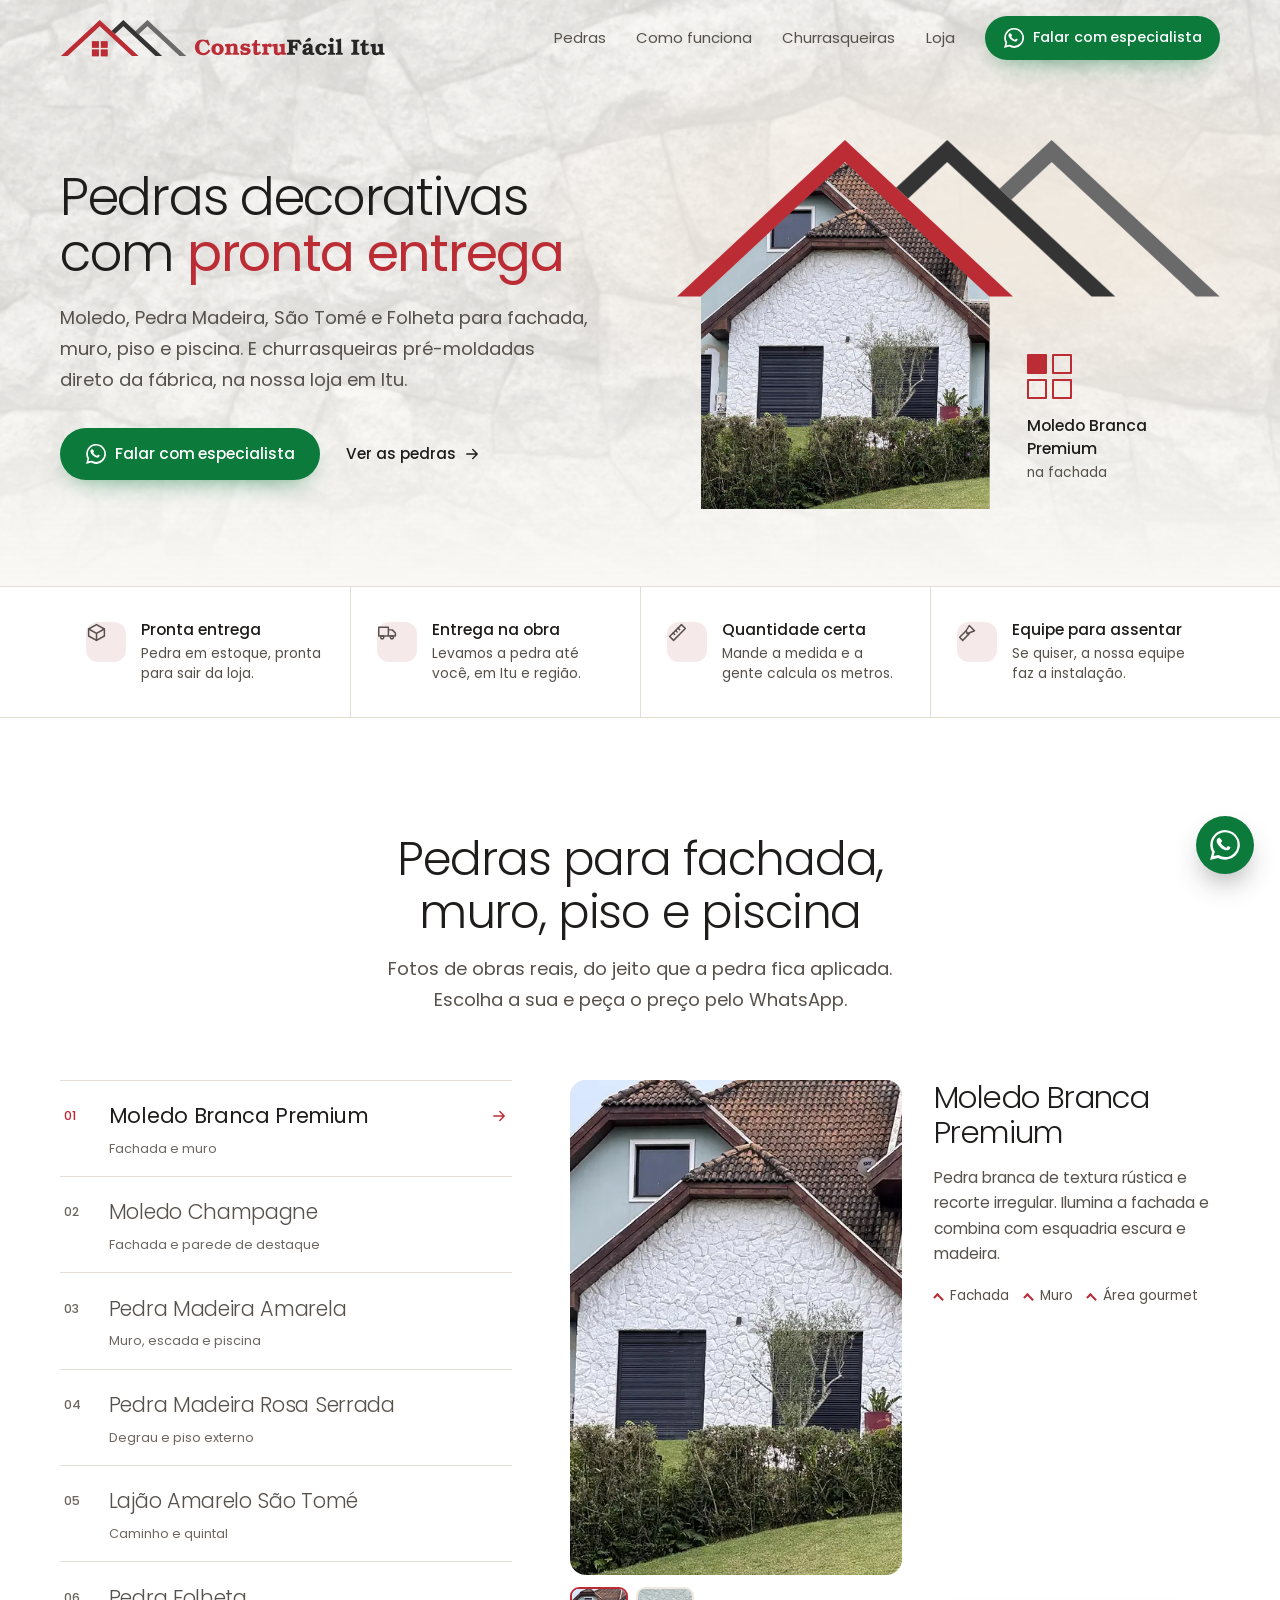
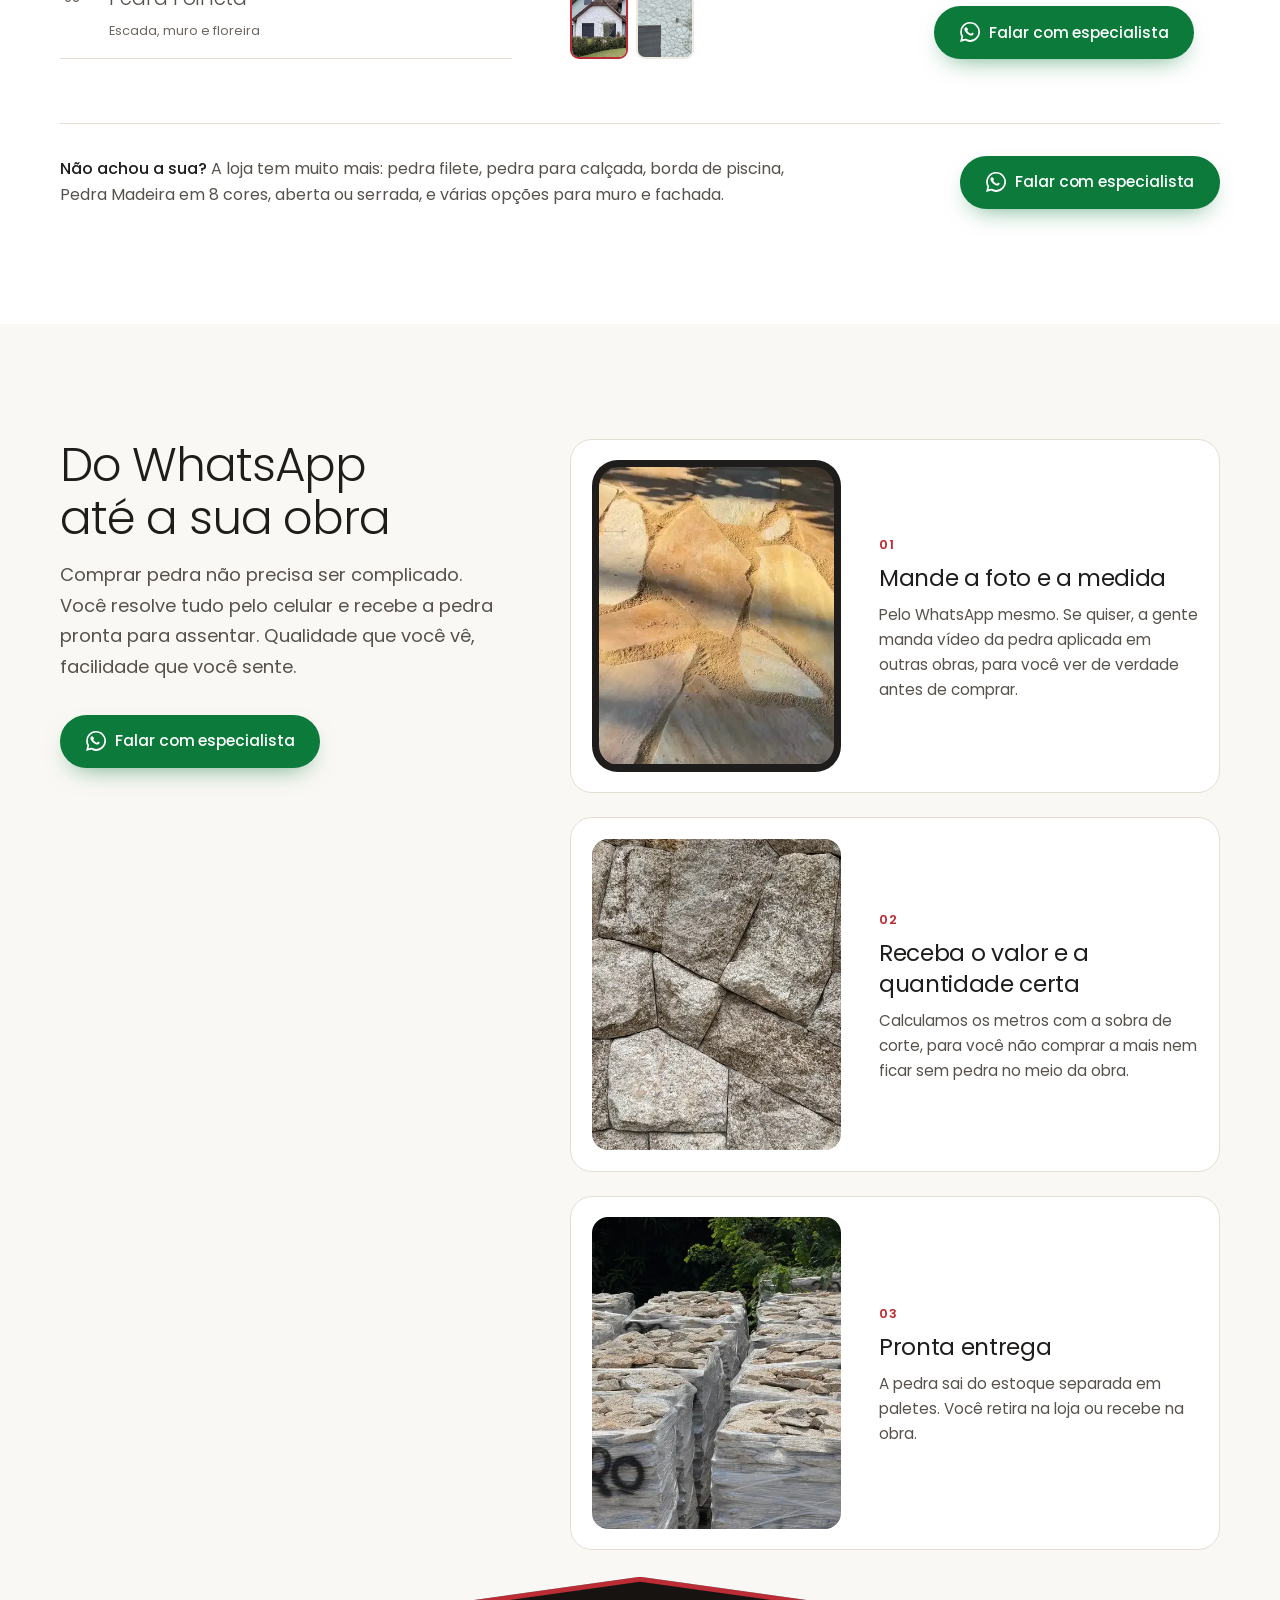
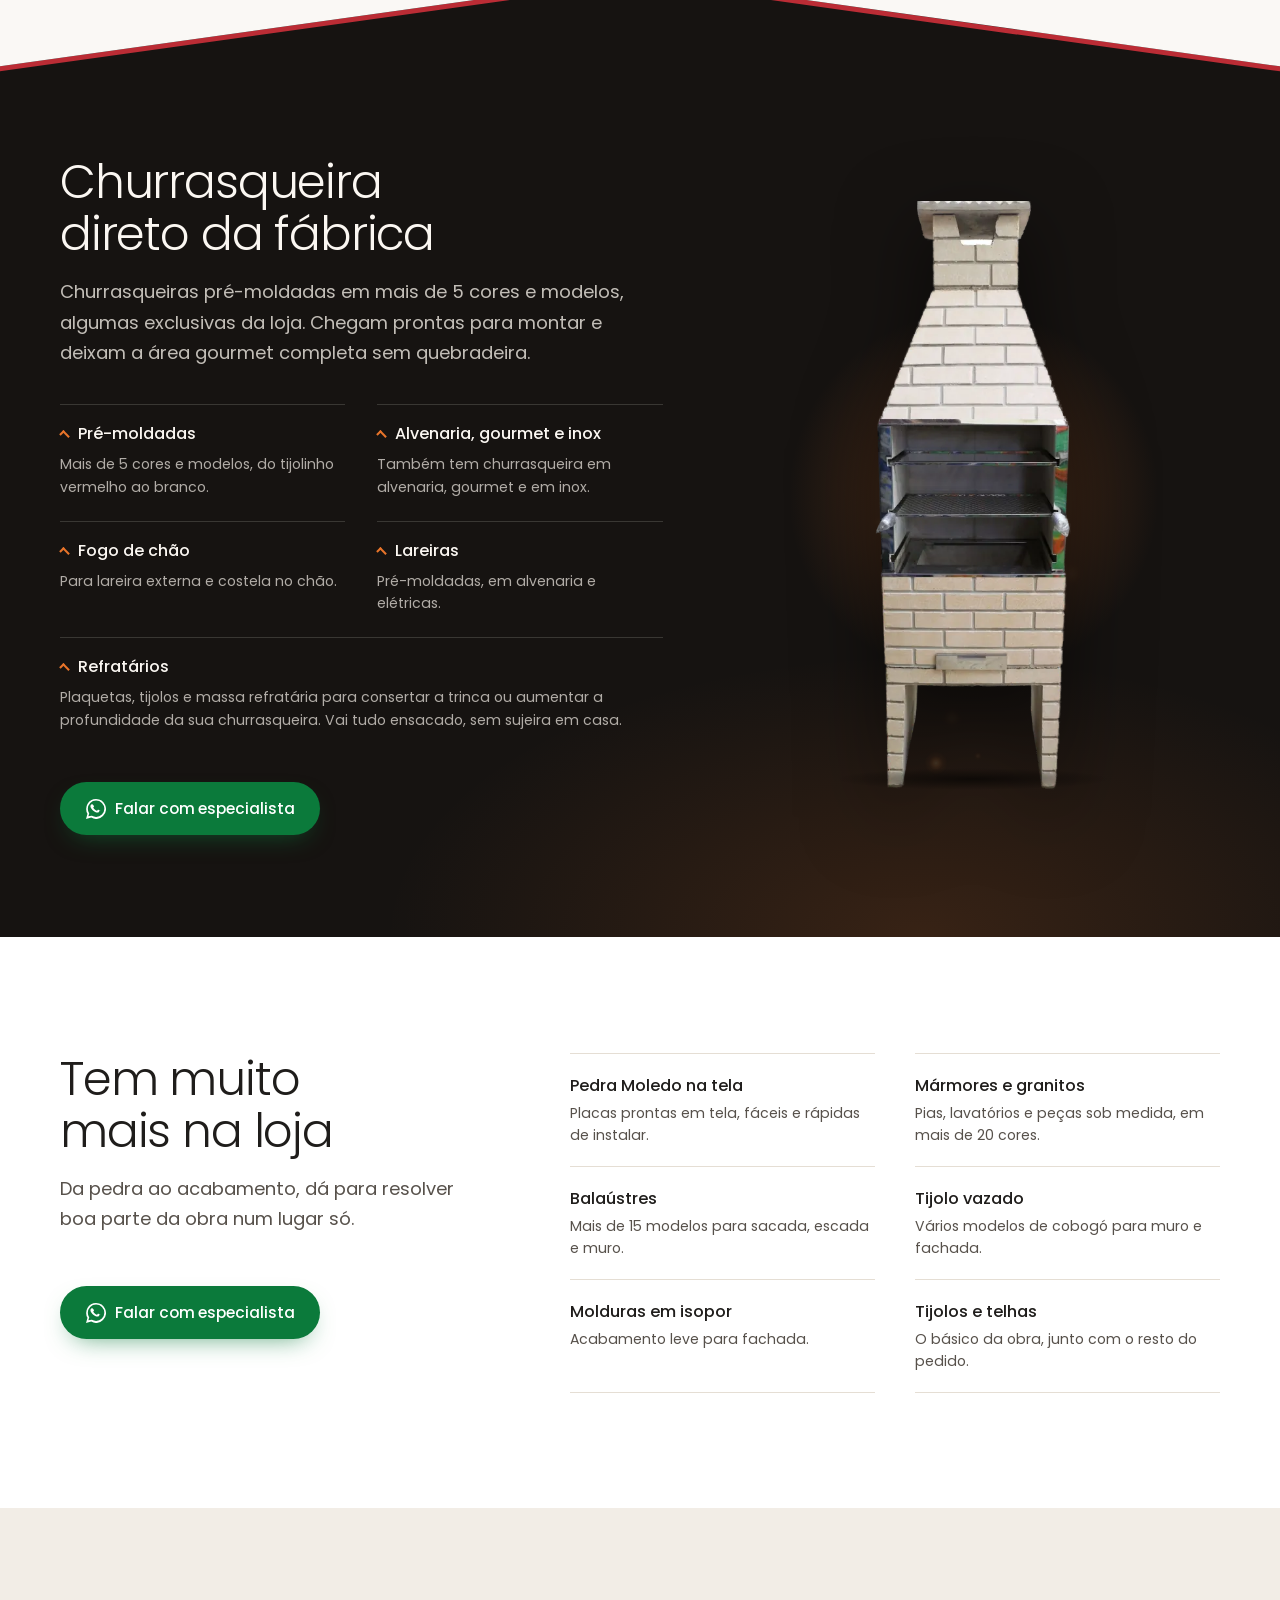
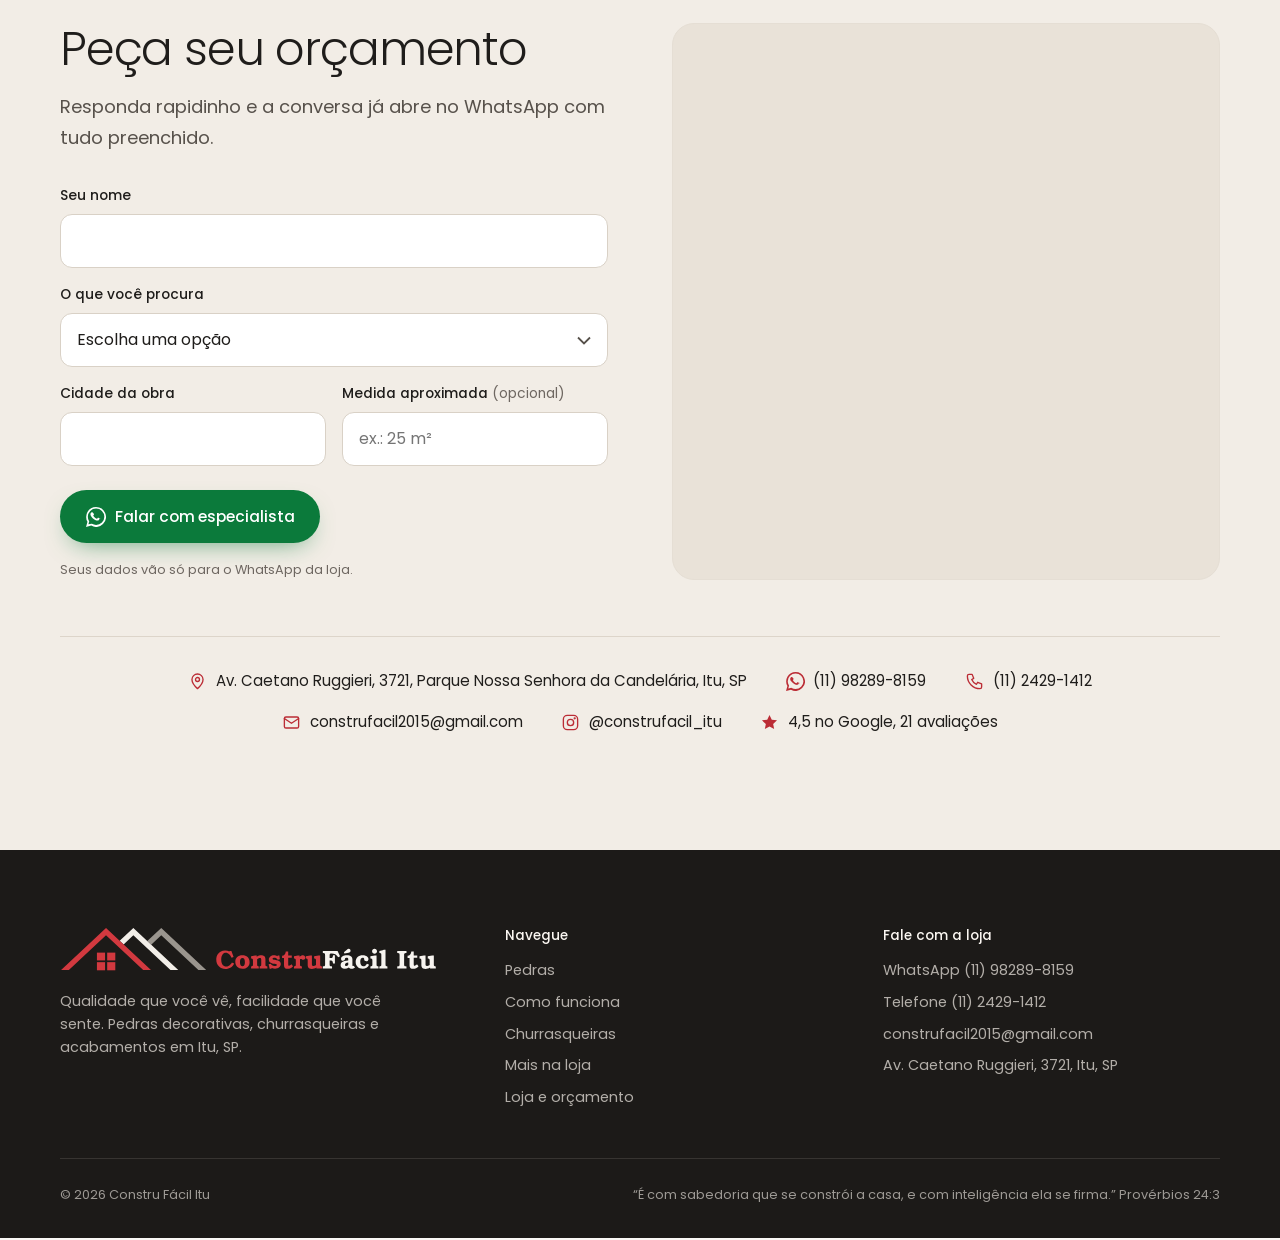
==== commit e6d1856f: "feat: install Google Tag Manager (GTM-M59HBQ38) on home and thank-you page Co-Authored-By: Claude Op" ====
--- a/index.html
+++ b/index.html
@@ -3,6 +3,13 @@
 <head>
 <meta charset="utf-8">
 <meta name="viewport" content="width=device-width,initial-scale=1,viewport-fit=cover">
+<!-- Google Tag Manager -->
+<script>(function(w,d,s,l,i){w[l]=w[l]||[];w[l].push({'gtm.start':
+new Date().getTime(),event:'gtm.js'});var f=d.getElementsByTagName(s)[0],
+j=d.createElement(s),dl=l!='dataLayer'?'&l='+l:'';j.async=true;j.src=
+'https://www.googletagmanager.com/gtm.js?id='+i+dl;f.parentNode.insertBefore(j,f);
+})(window,document,'script','dataLayer','GTM-M59HBQ38');</script>
+<!-- End Google Tag Manager -->
 <title>Pedras decorativas e churrasqueiras pré-moldadas em Itu | Constru Fácil</title>
 <meta name="description" content="Loja de pedras decorativas em Itu: Moledo, Pedra Madeira, São Tomé, Folheta e mais, com pronta entrega. Churrasqueiras pré-moldadas direto da fábrica. Orçamento pelo WhatsApp.">
 <meta name="theme-color" content="#FAF8F5">
@@ -37,6 +44,10 @@
 </script>
 </head>
 <body>
+<!-- Google Tag Manager (noscript) -->
+<noscript><iframe src="https://www.googletagmanager.com/ns.html?id=GTM-M59HBQ38"
+height="0" width="0" style="display:none;visibility:hidden"></iframe></noscript>
+<!-- End Google Tag Manager (noscript) -->
 <svg width="0" height="0" style="position:absolute" aria-hidden="true">
 <symbol id="logo" viewBox="321.5 14.5 1066.7 124.5"><path fill="var(--l-cinza,#6A6A6A)" d="M713.1 136L735.1 136L608 17.5L568.5 54.3L579.5 64.6L608 38Z"/><path fill="var(--l-preto,#343434)" d="M529 38L634.1 136L656.1 136L529 17.5L490.4 53.5L501.4 63.8Z"/><path fill="var(--l-verm,#BB2C35)" d="M324.6 136L451.7 17.5L578.9 136L556.9 136L451.7 38L346.6 136Z"/><path fill="var(--l-verm,#BB2C35)" d="M814.1 117.5 807.9 114.7C806.8 116.7 801.4 126.2 791.8 126.2C786.1 126.2 777.7 122.1 777.7 107C777.7 94.9 782.7 87.3 790.6 87.3C794.2 87.3 797.6 89 801 92.5C802.7 94.4 803.8 95.9 807 101.6L812.7 99.5L806.5 82.2H801.5L800.9 83.9C797.4 82.2 793 81.3 788.7 81.3C769.9 81.3 763.7 96.3 763.7 107.1C763.7 122.1 774.7 133 789.9 133C801 133 810.6 126.8 814.1 117.5ZM858 113.9C858 102.1 849.9 94.7 837.4 94.7C825.5 94.7 817.5 102.1 817.5 113.1C817.5 125.1 825.3 132.7 837.7 132.7C850 132.7 858 125.3 858 113.9ZM844.7 114.2C844.7 121.6 842.3 125.6 837.8 125.6C833.2 125.6 830.8 121.6 830.8 114C830.8 106.1 833.1 102.1 837.8 102.1C842.4 102.1 844.7 106.1 844.7 114.2ZM908.2 132V126.1L906 125.6C903.2 124.9 902.8 124.2 902.8 120V106.3C902.8 97 896.7 94.7 891.4 94.7C886.8 94.7 882.8 95.8 878.1 98.5V95.3H873.6L862.2 97.4V103.4L863.5 103.5C866.7 103.9 867.5 105 867.5 109.5V120C867.5 124.2 867 124.9 864.3 125.6L862.2 126.1V132H883.9V126.1L882.5 125.7C879.8 124.9 879.3 124.2 879.3 120V105.8C882.3 103.8 885.5 102.5 887.7 102.5C889.9 102.5 890.9 104.2 890.9 107.2V120C890.9 124.2 890.5 124.9 887.7 125.7L886.4 126.1V132ZM946.2 119.5C946.2 110.7 938.4 109.3 934.2 108.5L928.7 107.5C924.6 106.8 923 105.8 923 104.2C923 102.6 925.2 101.4 928.1 101.4C931.8 101.4 934.8 103.2 937.6 107L943.6 106.1L942.2 95.3H937.6L936.7 97.1C932.9 95.2 930.7 94.7 927.3 94.7C918.7 94.7 912.4 100 912.4 107.4C912.4 113.4 916.5 117.2 924.1 118.2L928.8 118.8C933.3 119.4 935.2 120.4 935.2 122.1C935.2 123.8 932.5 125.2 928.9 125.2C926 125.2 922.8 124.1 920.8 122.3C919.9 121.5 919.3 120.8 917.5 118.8L911.8 119.9L914.8 132.3H919.6L920.5 130.5C924.2 132.1 926.6 132.7 930 132.7C939.1 132.7 946.2 126.9 946.2 119.5ZM980.8 125.3 976.4 120.2C973.2 123.3 971.7 124.2 969.9 124.2C967.9 124.2 967.2 123 967.2 119.2V101.5H977.3V95.3H967.2V83.7H960.4C959.6 91.2 956.2 95.2 949.9 96.1V101.9H955.4V120.4C955.4 125.5 955.4 132.7 965.3 132.7C971.9 132.7 976.5 130.5 980.8 125.3ZM1015.6 101.4C1015.6 97.6 1012.8 94.7 1009.1 94.7C1006.1 94.7 1004.2 95.5 999.4 98.9V95.3H994.9L983.5 97.4V103.4L984.8 103.5C988 103.9 988.8 105 988.8 109.5V120C988.8 124.2 988.4 124.9 985.6 125.6L983.5 126.1V132H1006V126.1L1003.9 125.6C1001.1 124.9 1000.6 124.2 1000.6 120V105.8C1001.7 105 1002.4 104.7 1003.6 104.7C1005.8 104.7 1006.3 106.9 1009.9 106.9C1013.1 106.9 1015.6 104.6 1015.6 101.4ZM1063.2 132V126.1L1060.9 125.6C1058.2 124.9 1057.7 124.2 1057.7 120V95.3H1053.2L1040.5 97.4V103.4L1041.9 103.5C1045.1 103.9 1045.9 105 1045.9 109.5V121.9C1042.4 124 1040.3 124.7 1037.9 124.7C1035 124.7 1034.3 123.7 1034.3 119.4V95.3H1029.7L1017.1 97.4V103.4L1018.4 103.5C1021.6 103.9 1022.4 105 1022.4 109.5V119.6C1022.4 124 1022.4 133 1034.3 133C1039.1 133 1042.2 132 1047.1 129.1V132Z"/><path fill="var(--l-texto,#262626)" d="M1113.9 97.2 1106.9 82.2H1065.2V88.2L1066.6 88.4C1070.7 88.8 1071.6 89.8 1071.6 94.5V119.7C1071.6 124.4 1070.7 125.4 1066.6 125.9L1065.2 126V132H1091.3V126L1089.4 125.9C1084.7 125.4 1084.4 123.6 1084.4 119.7V109.4H1086.1C1090.9 109.4 1093.2 109.4 1094 118H1099.4V94.3H1094C1093.2 101.8 1091.9 102.3 1086.5 102.3H1084.4V95.4C1084.4 90.6 1084.4 89.2 1090.5 89.2C1098.1 89.2 1103.1 92 1108.8 99.8ZM1156.4 128.9 1152.3 124C1151.1 125.2 1150.5 125.2 1150.5 125.2C1149.1 125.2 1148.9 123.2 1148.9 121.1V106.7C1148.9 99.5 1144.8 94.7 1133 94.7C1123.6 94.7 1116.8 98.9 1116.8 104.7C1116.8 107.8 1119.1 110.2 1122.2 110.2C1123.9 110.2 1125.8 109.5 1126.8 108.2C1127.5 107.4 1127.8 106.3 1127.8 104.6C1127.8 102 1130.7 101.4 1132.5 101.4C1135.6 101.4 1137.1 102.7 1137.1 105.3V109.1C1133.1 109.4 1129.6 110.1 1126.4 111C1119.1 113.2 1115.5 117.1 1115.5 122.6C1115.5 128.6 1120.1 132.7 1127.1 132.7C1131.2 132.7 1135 131.4 1138.7 128.9C1140.5 131.2 1143.7 132.7 1147.1 132.7C1150.4 132.7 1153.1 131.6 1156.4 128.9ZM1137.1 122.2C1135.2 124 1133.4 124.8 1131.3 124.8C1129.3 124.8 1127.9 123.3 1127.9 121.1C1127.9 118 1130.7 116.1 1137.1 114.9ZM1143.7 81.6C1143.7 78.7 1141.4 76.3 1138.6 76.3C1136.8 76.3 1134.8 77.3 1132.5 79.3L1124.8 86.2L1126.3 89.8L1137.9 87.3C1141.7 86.5 1143.7 84.4 1143.7 81.6ZM1196 121.5 1190.1 118.4C1187.4 123.2 1184 125.6 1179.8 125.6C1174.5 125.6 1171.1 120.6 1171.1 113C1171.1 105.6 1173.6 101.4 1178.1 101.4C1180.3 101.4 1182.2 102.8 1182.2 104.3V106.4C1182.2 109 1185.1 111.4 1188.3 111.4C1191.7 111.4 1194.3 108.8 1194.3 105.4C1194.3 99.4 1187.2 94.7 1178.1 94.7C1166 94.7 1158.1 102.2 1158.1 113.7C1158.1 124.9 1166 132.7 1177.6 132.7C1186.3 132.7 1193.1 128.5 1196 121.5ZM1222.7 132V126.1L1220.4 125.6C1217.6 124.9 1217.2 124.2 1217.2 120V95.3H1212.7L1199.8 97.4V103.4L1201.3 103.5C1204.5 103.8 1205.4 105 1205.4 109.5V120C1205.4 124.2 1204.9 125 1202.1 125.6L1199.8 126.1V132ZM1218.5 83.3C1218.5 79.4 1215.2 76 1211.5 76C1207.5 76 1204.5 78.9 1204.5 83C1204.5 86.8 1207.7 90 1211.6 90C1215.4 90 1218.5 86.9 1218.5 83.3ZM1248 132V126.1L1245.8 125.6C1243 124.9 1242.6 124.2 1242.6 120V79.1H1237.7C1233.2 81.1 1230.1 81.8 1225.2 82.2V88.1L1226.4 88.3C1230.5 88.7 1230.7 90.6 1230.7 94.2V120C1230.7 124.2 1230.3 125 1227.5 125.6L1225.2 126.1V132ZM1301.9 132V126L1300.1 125.9C1295.5 125.5 1295.2 123.7 1295.2 119.7V94.5C1295.2 90.9 1295.3 88.8 1300.1 88.4L1301.9 88.2V82.2H1275.7V88.2L1277.4 88.4C1282.1 88.7 1282.4 90.6 1282.4 94.5V119.7C1282.4 123.3 1282.2 125.4 1277.4 125.9L1275.7 126V132ZM1336 125.3 1331.6 120.2C1328.4 123.3 1326.9 124.2 1325.1 124.2C1323.1 124.2 1322.4 123 1322.4 119.2V101.5H1332.4V95.3H1322.4V83.7H1315.6C1314.8 91.2 1311.4 95.2 1305 96.1V101.9H1310.6V120.4C1310.6 125.5 1310.6 132.7 1320.5 132.7C1327.1 132.7 1331.7 130.5 1336 125.3ZM1384.8 132V126.1L1382.5 125.6C1379.7 124.9 1379.3 124.2 1379.3 120V95.3H1374.8L1362.1 97.4V103.4L1363.4 103.5C1366.6 103.9 1367.5 105 1367.5 109.5V121.9C1364 124 1361.8 124.7 1359.5 124.7C1356.6 124.7 1355.8 123.7 1355.8 119.4V95.3H1351.3L1338.7 97.4V103.4L1340 103.5C1343.2 103.9 1344 105 1344 109.5V119.6C1344 124 1344 133 1355.9 133C1360.7 133 1363.8 132 1368.7 129.1V132Z"/><g fill="var(--l-verm,#BB2C35)"><rect x="426" y="87" width="23" height="22"/><rect x="455" y="87" width="23" height="22"/><rect x="426" y="114" width="23" height="23"/><rect x="455" y="114" width="23" height="23"/></g></symbol>
 <symbol id="ic-zap" viewBox="0 0 24 24"><path fill="currentColor" d="M.05 24l1.7-6.2A11.9 11.9 0 0 1 12 0a11.9 11.9 0 0 1 8.4 20.3A11.9 11.9 0 0 1 6.3 22.3zM6.7 20l.4.2a9.9 9.9 0 0 0 5 1.4 9.9 9.9 0 1 0-9.9-9.9c0 1.8.5 3.6 1.4 5.1l.3.4-1 3.6zM17.5 14.3c-.1-.2-.5-.4-1-.6s-1.5-.7-1.7-.8-.4-.1-.6.1-.7.8-.8 1-.3.2-.5.1a8 8 0 0 1-2.4-1.5 9 9 0 0 1-1.7-2.1c-.2-.3 0-.4.1-.6l.4-.5.3-.5v-.5L8 6.6c-.2-.4-.3-.4-.5-.4h-.5a1 1 0 0 0-.7.3 3 3 0 0 0-1 2.2c0 1.3 1 2.6 1.1 2.8s1.9 2.9 4.6 4a16 16 0 0 0 1.5.6c.6.2 1.2.2 1.7.1.5-.1 1.5-.6 1.7-1.2s.2-1.1.1-1.2z"/></symbol>
